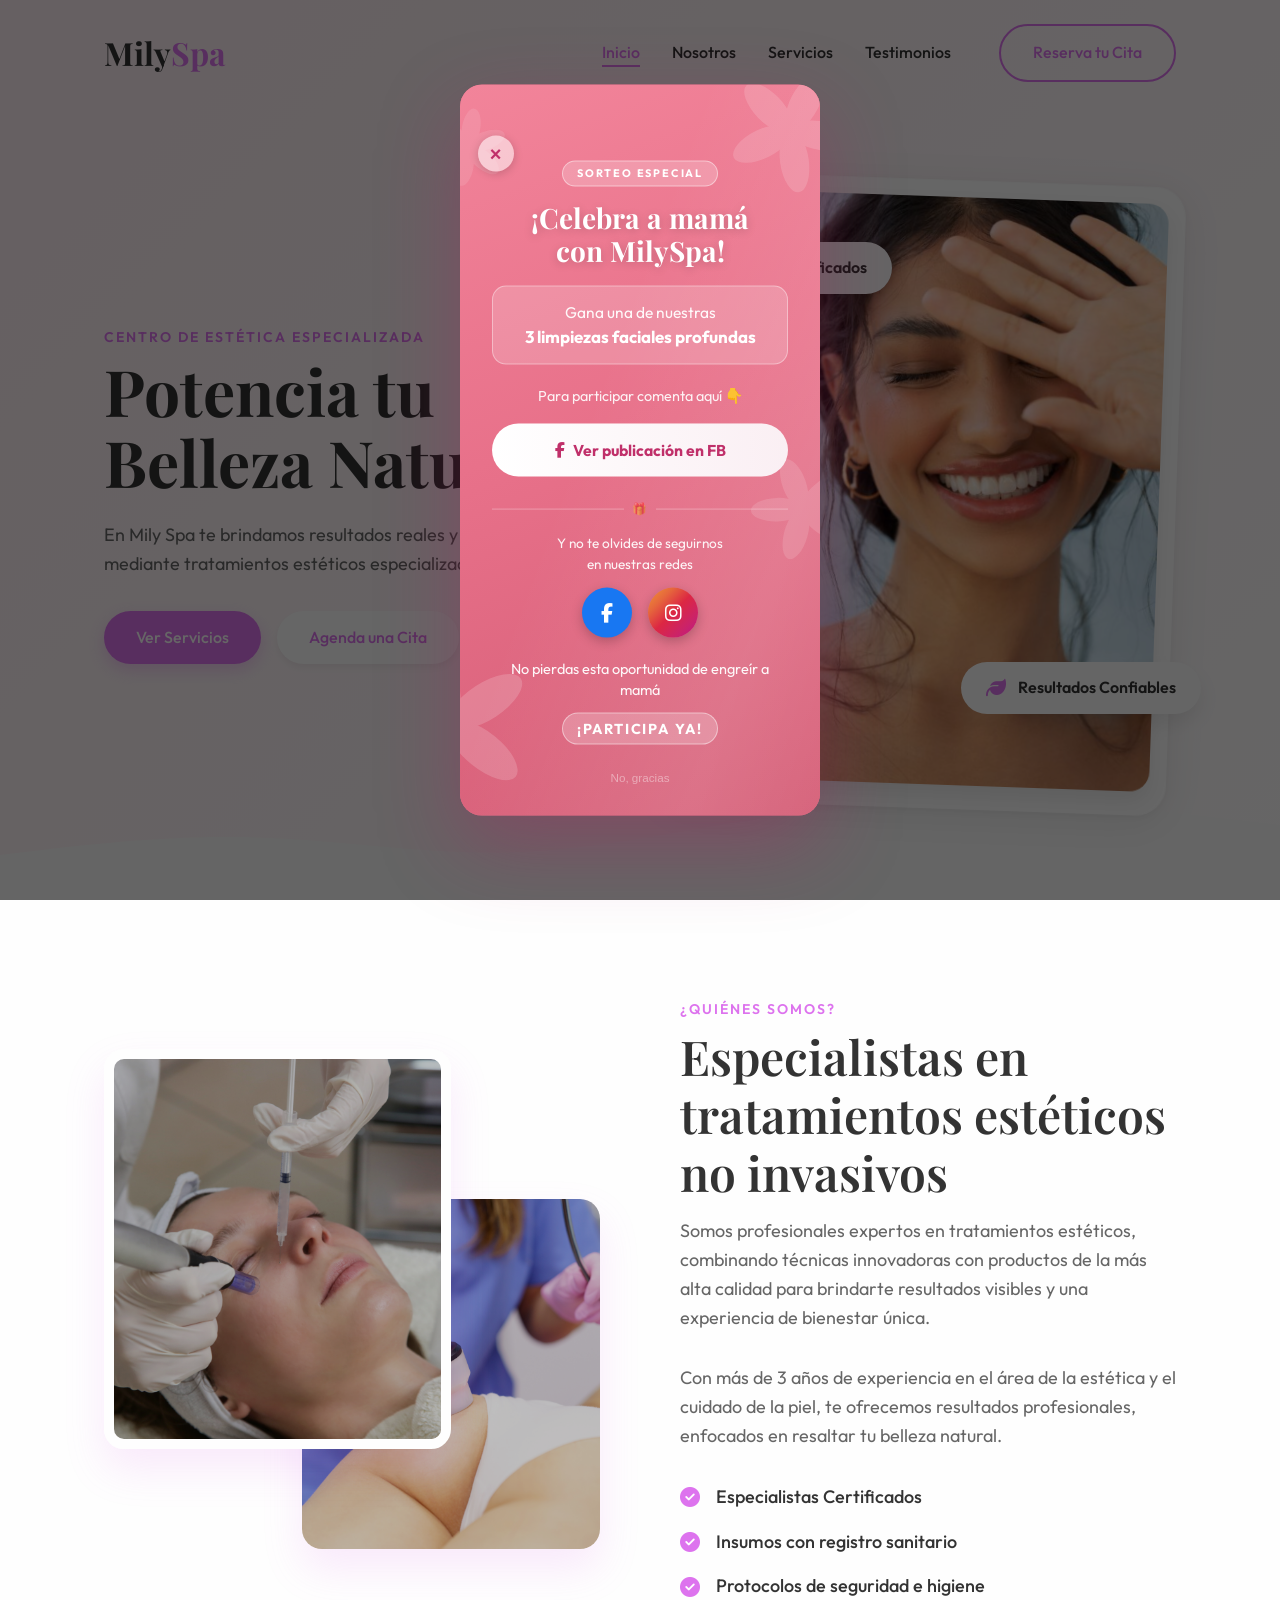
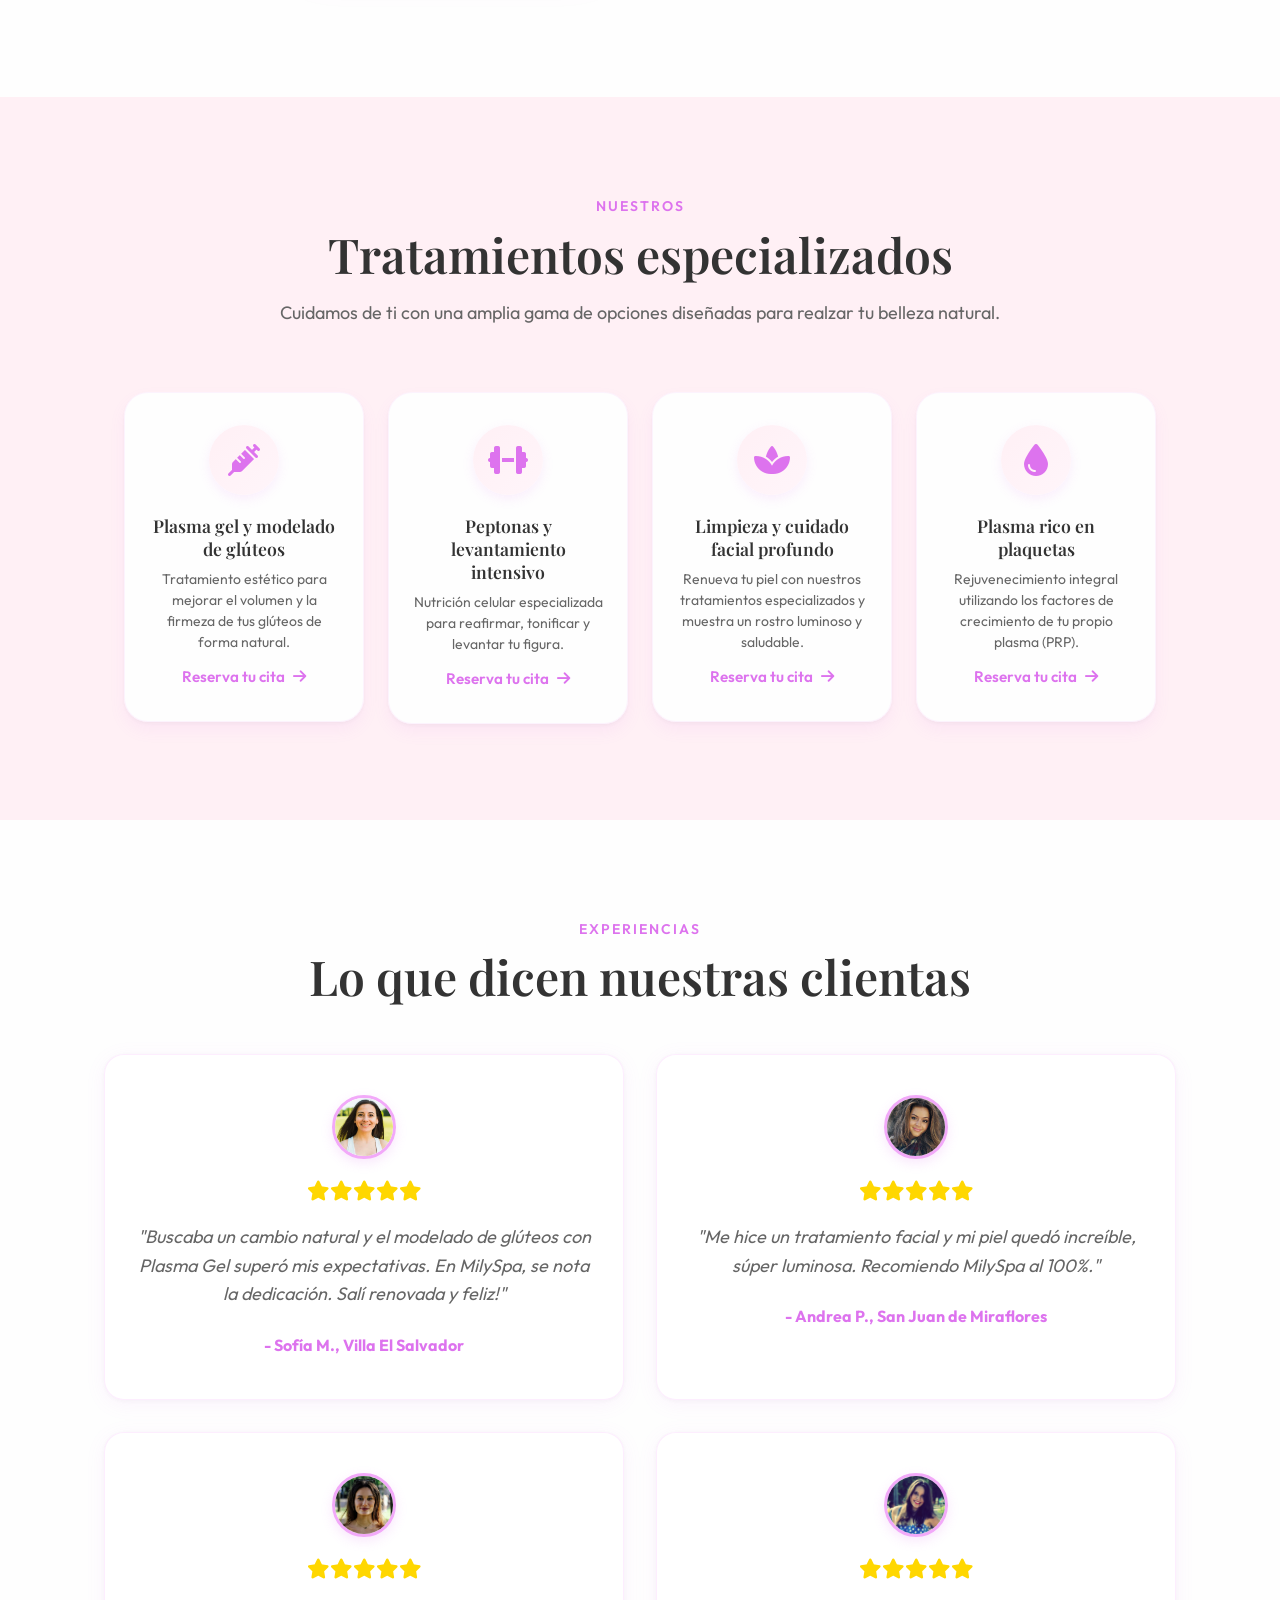
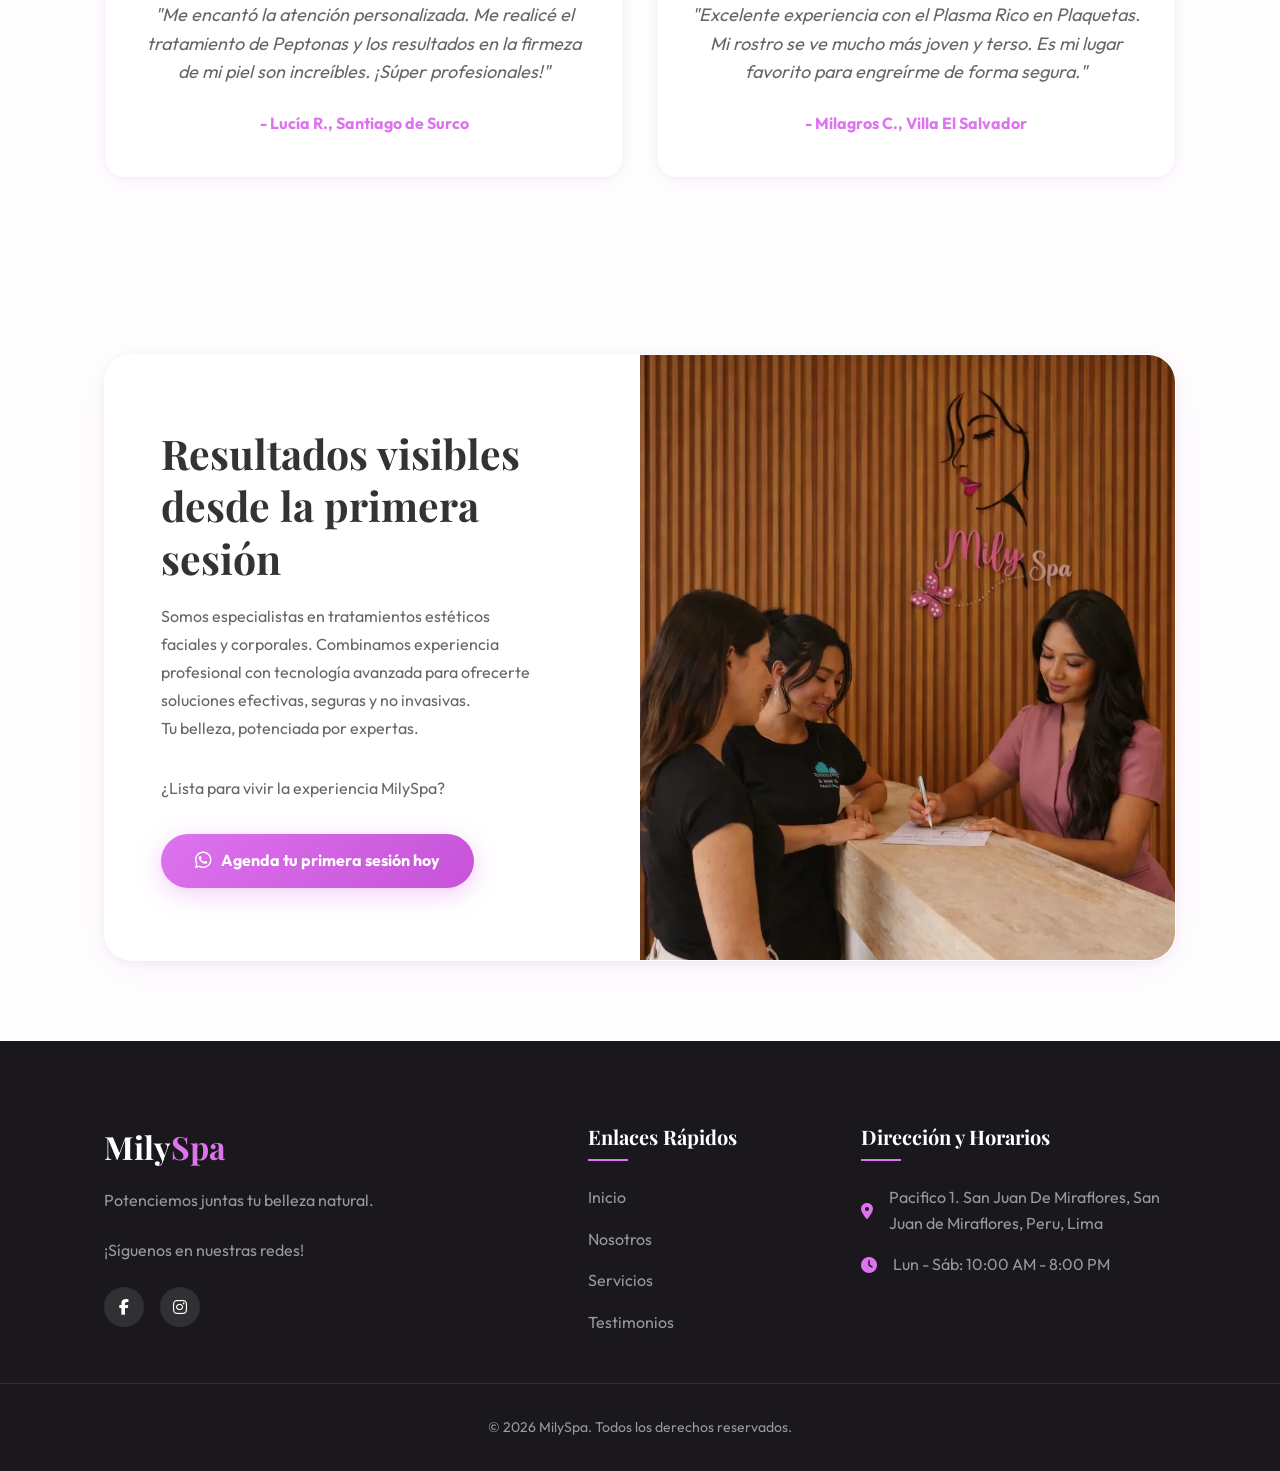
==== index.html @ a61ae5dc "agilizar" ====
﻿<!DOCTYPE html>
<html lang="es">

<head>
    <meta charset="UTF-8">
    <meta name="viewport" content="width=device-width, initial-scale=1.0">
    <title>MilySpa | Centro de Estética especializada en San Juan de Miraflores</title>
    <meta name="description"
        content="Centro de estética especializado en procedimientos no invasivos en San Juan de Miraflores. Potencia tu belleza natural con atención profesional.">
    
    <!-- Favicons -->
    <link rel="icon" type="image/png" href="favicon.png">
    <link rel="apple-touch-icon" href="favicon.png">
    <link rel="icon" type="image/png" sizes="192x192" href="favicon.png">
    <link rel="icon" type="image/png" sizes="512x512" href="favicon.png">
    
    <!-- Google tag (gtag.js) -->
    <script async src="https://www.googletagmanager.com/gtag/js?id=G-R5RX2D87QV"></script>
    <script>
        window.dataLayer = window.dataLayer || [];
        function gtag(){dataLayer.push(arguments);}
        gtag('js', new Date());

        gtag('config', 'G-R5RX2D87QV');
    </script>
    
    <!-- Google Fonts -->
    <link rel="preconnect" href="https://fonts.googleapis.com">
    <link rel="preconnect" href="https://fonts.gstatic.com" crossorigin>
    <link rel="preload" as="style" href="https://fonts.googleapis.com/css2?family=Outfit:wght@300;400;500;600&family=Playfair+Display:ital,wght@0,400;0,600;0,700;1,400&display=swap">
    <link rel="stylesheet" media="print" onload="this.media='all'" href="https://fonts.googleapis.com/css2?family=Outfit:wght@300;400;500;600&family=Playfair+Display:ital,wght@0,400;0,600;0,700;1,400&display=swap">
    <noscript><link rel="stylesheet" href="https://fonts.googleapis.com/css2?family=Outfit:wght@300;400;500;600&family=Playfair+Display:ital,wght@0,400;0,600;0,700;1,400&display=swap"></noscript>
    <!-- FontAwesome -->
    <link rel="preload" as="style" href="https://cdnjs.cloudflare.com/ajax/libs/font-awesome/6.4.0/css/all.min.css">
    <link rel="stylesheet" media="print" onload="this.media='all'" href="https://cdnjs.cloudflare.com/ajax/libs/font-awesome/6.4.0/css/all.min.css">
    <noscript><link rel="stylesheet" href="https://cdnjs.cloudflare.com/ajax/libs/font-awesome/6.4.0/css/all.min.css"></noscript>
    <!-- Custom CSS -->
    <link rel="stylesheet" href="styles.css">

    <!-- Pop-up Día de la Madre -->
    <style>
        /* ===== POP-UP DÍA DE LA MADRE — ESTILO TEMU ===== */

        /* --- Animaciones --- */
        @keyframes madreSpring {
            0%   { transform: translate(-50%, -50%) scale(0) rotate(-4deg); opacity: 0; }
            50%  { transform: translate(-50%, -50%) scale(1.13) rotate(1deg); opacity: 1; }
            70%  { transform: translate(-50%, -50%) scale(0.95) rotate(-0.5deg); opacity: 1; }
            85%  { transform: translate(-50%, -50%) scale(1.04) rotate(0deg); opacity: 1; }
            100% { transform: translate(-50%, -50%) scale(1) rotate(0deg); opacity: 1; }
        }
        @keyframes madrePulse {
            0%, 100% { box-shadow: 0 0 0 0 rgba(255,255,255,0.6), 0 4px 18px rgba(0,0,0,0.15); }
            50%       { box-shadow: 0 0 0 8px rgba(255,255,255,0), 0 4px 18px rgba(0,0,0,0.15); }
        }
        @keyframes madreShimmer {
            0%   { background-position: -200% center; }
            100% { background-position: 200% center; }
        }

        /* --- Overlay --- */
        #madre-overlay {
            position: fixed;
            inset: 0;
            background: rgba(0, 0, 0, 0);
            z-index: 9998;
            pointer-events: none;
            transition: background 0.35s ease;
        }
        #madre-overlay.visible {
            background: rgba(0, 0, 0, 0.6);
            pointer-events: all;
        }

        /* --- Tarjeta principal (fondo rosa uniforme, como el bosquejo) --- */
        #madre-popup {
            position: fixed;
            top: 50%;
            left: 50%;
            transform: translate(-50%, -50%) scale(0);
            width: min(360px, calc(100vw - 2rem));
            background: #e8718a;
            border-radius: 22px;
            overflow: hidden;
            box-shadow: 0 30px 80px rgba(176,32,96,0.35);
            z-index: 9999;
            opacity: 0;
            font-family: 'Outfit', sans-serif;
            text-align: center;
        }
        #madre-popup.open {
            animation: madreSpring 0.7s cubic-bezier(0.22, 1.4, 0.36, 1) forwards;
        }

        /* --- Tarjeta: fondo rosa con flores SVG de fondo --- */
        .madre-card {
            background: linear-gradient(160deg, #f2849a 0%, #e8718a 45%, #d45c75 100%);
            position: relative;
            padding: 2.4rem 2rem 2rem;
            overflow: hidden;
        }
        /* Shimmer Temu por encima de las flores */
        .madre-card::before {
            content: '';
            position: absolute;
            inset: 0;
            background: linear-gradient(110deg, transparent 25%, rgba(255,255,255,0.12) 50%, transparent 75%);
            background-size: 200% 100%;
            animation: madreShimmer 2.6s linear infinite;
            pointer-events: none;
            z-index: 1;
        }

        /* SVG flores decorativas de fondo */
        .madre-deco {
            position: absolute;
            inset: 0;
            width: 100%;
            height: 100%;
            pointer-events: none;
            z-index: 0;
        }

        /* Todo el contenido por encima de flores y shimmer */
        .madre-card > *:not(.madre-deco) {
            position: relative;
            z-index: 2;
        }

        /* --- Botón cerrar --- */
        .madre-close {
            position: absolute;
            top: 0.8rem;
            right: 0.9rem;
            background: rgba(255,255,255,0.55);
            border: none;
            color: #c0306a;
            width: 36px;
            height: 36px;
            border-radius: 50%;
            cursor: pointer;
            font-size: 1.25rem;
            font-weight: 700;
            display: flex;
            align-items: center;
            justify-content: center;
            transition: background 0.2s, transform 0.2s, box-shadow 0.2s;
            line-height: 1;
            z-index: 10;
            box-shadow: 0 2px 10px rgba(0,0,0,0.18);
        }
        .madre-close:hover {
            background: #fff;
            transform: scale(1.12);
            box-shadow: 0 4px 14px rgba(0,0,0,0.22);
        }

        /* --- Etiqueta tipo Temu --- */
        .madre-label {
            display: inline-block;
            background: rgba(255,255,255,0.22);
            color: #fff;
            font-size: 0.68rem;
            font-weight: 700;
            letter-spacing: 1.8px;
            text-transform: uppercase;
            padding: 0.22rem 0.9rem;
            border-radius: 50px;
            border: 1px solid rgba(255,255,255,0.45);
            margin-bottom: 0.85rem;
        }

        /* --- Título --- */
        .madre-card h2 {
            font-family: 'Playfair Display', serif;
            color: #fff;
            font-size: 1.75rem;
            font-weight: 700;
            line-height: 1.2;
            margin: 0 0 1.1rem;
            text-shadow: 0 2px 10px rgba(0,0,0,0.18);
        }

        /* --- Caja del premio (glass) --- */
        .madre-prize {
            background: rgba(255,255,255,0.18);
            border: 1px solid rgba(255,255,255,0.38);
            border-radius: 14px;
            padding: 0.85rem 1.1rem;
            margin-bottom: 1.25rem;
        }
        .madre-prize p {
            margin: 0;
            color: rgba(255,255,255,0.95);
            font-size: 0.97rem;
            line-height: 1.55;
        }
        .madre-prize strong {
            color: #fff;
            font-size: 1.06rem;
            font-weight: 700;
        }

        /* --- Texto participar --- */
        .madre-participate {
            color: rgba(255,255,255,0.9);
            font-size: 0.9rem;
            margin: 0 0 1rem;
        }

        /* --- Botón CTA con pulso blanco (estilo Temu) --- */
        .madre-cta-fb {
            display: inline-flex;
            align-items: center;
            justify-content: center;
            gap: 0.5rem;
            background: #fff;
            color: #c0306a;
            text-decoration: none;
            font-size: 0.98rem;
            font-weight: 700;
            padding: 0.85rem 1.6rem;
            border-radius: 50px;
            width: 100%;
            box-sizing: border-box;
            animation: madrePulse 1.8s ease-in-out infinite;
            transition: transform 0.15s, background 0.2s;
            margin-bottom: 1.45rem;
            position: relative;
            overflow: hidden;
        }
        .madre-cta-fb::after {
            content: '';
            position: absolute;
            inset: 0;
            background: linear-gradient(90deg, transparent, rgba(192,48,106,0.08), transparent);
            background-size: 200% 100%;
            animation: madreShimmer 1.8s linear infinite;
        }
        .madre-cta-fb:hover { transform: scale(1.03); background: #ffe8f0; }
        .madre-cta-fb i { font-size: 1rem; }

        /* --- Separador sutil --- */
        .madre-sep {
            display: flex;
            align-items: center;
            gap: 0.5rem;
            margin-bottom: 0.9rem;
            color: rgba(255,255,255,0.55);
            font-size: 0.73rem;
            letter-spacing: 0.5px;
        }
        .madre-sep::before, .madre-sep::after {
            content: '';
            flex: 1;
            height: 1px;
            background: rgba(255,255,255,0.3);
        }

        /* --- Label redes --- */
        .madre-social-label {
            color: rgba(255,255,255,0.92);
            font-size: 0.85rem;
            line-height: 1.55;
            margin: 0 0 0.85rem;
        }

        /* --- Iconos de redes sociales --- */
        .madre-social-icons {
            display: flex;
            justify-content: center;
            gap: 1rem;
            margin-bottom: 1.2rem;
        }
        .madre-social-icons a {
            display: flex;
            align-items: center;
            justify-content: center;
            width: 50px;
            height: 50px;
            border-radius: 50%;
            color: #fff;
            font-size: 1.2rem;
            text-decoration: none;
            transition: transform 0.2s, box-shadow 0.2s;
            box-shadow: 0 4px 12px rgba(0,0,0,0.22);
        }
        .madre-social-icons a.fb-icon { background: #1877f2; }
        .madre-social-icons a.ig-icon { background: linear-gradient(135deg,#f09433,#e6683c,#dc2743,#cc2366,#bc1888); }
        .madre-social-icons a:hover   { transform: scale(1.15) translateY(-3px); box-shadow: 0 7px 18px rgba(0,0,0,0.28); }

        /* --- Texto final motivacional --- */
        .madre-footer-text {
            color: rgba(255,255,255,0.95);
            font-size: 14.5px;
            line-height: 1.5;
            margin: 0 0 0.75rem;
        }
        .madre-footer-text strong { color: #fff; font-weight: 700; }

        /* --- Link "No gracias" --- */
        .madre-skip {
            display: block;
            color: rgba(255,255,255,0.42);
            font-size: 0.73rem;
            margin-top: 0.75rem;
            cursor: pointer;
            background: none;
            border: none;
            width: 100%;
            padding: 0;
            transition: color 0.2s;
        }
        .madre-skip:hover { color: rgba(255,255,255,0.78); }

        /* --- Responsive para celulares (Mobile-First / anti-penalización Google) --- */
        @media (max-width: 480px) {
            /*
             * Scale 0.85: el popup NO tapa el 100% de la pantalla.
             * Google interpreta que hay contenido de fondo visible → evita penalización
             * por "Intrusive Interstitials".
             */
            #madre-popup {
                width: calc(100vw - 1.25rem);
                /* Escala ligeramente el popup para mostrar contexto de fondo */
                transform: translate(-50%, -50%) scale(0.85);
                /* Overflow-y interno si el contenido es largo */
                max-height: 80dvh;
                max-height: 80vh; /* fallback navegadores sin dvh */
                overflow-y: auto;
                -webkit-overflow-scrolling: touch;
                scrollbar-width: none;
            }
            /* Animar desde scale(0) hasta scale(0.85) en móvil */
            @keyframes madreSpringMobile {
                0%   { transform: translate(-50%, -50%) scale(0) rotate(-4deg); opacity: 0; }
                50%  { transform: translate(-50%, -50%) scale(0.96) rotate(1deg); opacity: 1; }
                70%  { transform: translate(-50%, -50%) scale(0.81) rotate(-0.5deg); opacity: 1; }
                85%  { transform: translate(-50%, -50%) scale(0.88) rotate(0deg); opacity: 1; }
                100% { transform: translate(-50%, -50%) scale(0.85) rotate(0deg); opacity: 1; }
            }
            #madre-popup.open {
                animation: madreSpringMobile 0.7s cubic-bezier(0.22, 1.4, 0.36, 1) forwards;
            }
            #madre-popup::-webkit-scrollbar { display: none; }

            /* Área táctil X: mínimo 44×44px (Google UX guidelines) */
            .madre-close {
                width: 44px;
                height: 44px;
                font-size: 1.4rem;
                top: 0.65rem;
                right: 0.65rem;
            }

            .madre-card {
                padding: 1.9rem 1.35rem 1.5rem;
            }

            .madre-card h2 {
                font-size: 1.45rem;
                margin-bottom: 0.85rem;
            }

            .madre-prize {
                padding: 0.7rem 0.85rem;
                margin-bottom: 1rem;
            }

            .madre-prize p {
                font-size: 0.88rem;
            }

            .madre-cta-fb {
                padding: 0.75rem 1.25rem;
                font-size: 0.9rem;
                margin-bottom: 1.1rem;
            }

            .madre-social-icons a {
                width: 44px;
                height: 44px;
                font-size: 1.05rem;
            }

            .madre-footer-text {
                font-size: 13px;
                margin-bottom: 0.6rem;
            }

            .madre-label {
                font-size: 0.62rem;
            }
        }
    </style>
</head>

<body>
    <header class="header" id="header">
        <div class="container header-container">
            <a href="#" class="logo">Mily<span>Spa</span></a>
            <nav class="nav-menu" id="nav-menu">
                <ul class="nav-list">
                    <li><a href="#inicio" class="nav-link active">Inicio</a></li>
                    <li><a href="#nosotros" class="nav-link">Nosotros</a></li>
                    <li><a href="#servicios" class="nav-link">Servicios</a></li>
                    <li><a href="#testimonios" class="nav-link">Testimonios</a></li>
                </ul>
                <a href="#contacto" class="btn btn-outline nav-btn">Reserva tu Cita</a>
            </nav>
            <div class="menu-toggle" id="menu-toggle">
                <i class="fas fa-bars"></i>
            </div>
        </div>
    </header>

    <main>
        <!-- Hero Section -->
        <section class="hero" id="inicio">
            <div class="container hero-container">
                <div class="hero-content">
                    <span class="subtitle">Centro de estética especializada</span>
                    <h1 class="title"> Potencia tu Belleza Natural </h1>
                    <p class="description">
                        En Mily Spa te brindamos resultados reales y armoniosos mediante tratamientos estéticos
                        especializados y confiables.
                    </p>
                    <div class="hero-btns">
                        <a href="#servicios" class="btn btn-primary">Ver Servicios</a>
                        <a href="#contacto" class="btn btn-secondary">Agenda una Cita</a>
                    </div>
                </div>
                <div class="hero-image">
                    <div class="image-wrapper glass">
                        <!-- High quality image representing the aesthetic -->
                        <img src="img\hero-ambiente-milyspa.jpg" alt="Ambiente MilySpa Tratamiento Relajante">
                    </div>
                    <div class="floating-badge badge-1 glass">
                        <i class="fas fa-star"></i>
                        <span>Especialistas Certificados</span>
                    </div>
                    <div class="floating-badge badge-2 glass">
                        <i class="fas fa-leaf"></i>
                        <span>Resultados Confiables</span>
                    </div>
                </div>
            </div>
            <!-- Custom curved separator -->
            <div class="hero-shape">
                <svg viewBox="0 0 1440 320" preserveAspectRatio="none">
                    <path fill="#FEFEFE" fill-opacity="1"
                        d="M0,224L48,213.3C96,203,192,181,288,186.7C384,192,480,224,576,218.7C672,213,768,171,864,144C960,117,1056,107,1152,112C1248,117,1344,139,1392,149.3L1440,160L1440,320L1392,320C1344,320,1248,320,1152,320C1056,320,960,320,864,320C768,320,672,320,576,320C480,320,384,320,288,320C192,320,96,320,48,320L0,320Z">
                    </path>
                </svg>
            </div>
        </section>

        <!-- About Section -->
        <section class="about" id="nosotros">
            <div class="container about-container">
                <div class="about-images">
                    <img src="img\tratamiento-plasma-rico.png" alt="Tratamiento Facial MilySpa" class="about-img-1">
                    <img src="img\modelado-gluteos-plasma.png" alt="Masaje Relajante" class="about-img-2">
                </div>
                <div class="about-content">
                    <span class="section-subtitle">¿Quiénes Somos?</span>
                    <h2 class="section-title">Especialistas  en  tratamientos  estéticos  no  invasivos</h2>
                    <p class="section-text">
                        Somos profesionales expertos en tratamientos estéticos, combinando
                        técnicas innovadoras con productos de la más alta calidad para brindarte resultados visibles y
                        una experiencia de bienestar única.
                    </p>
                    <p class="section-text">
                        Con más de 3 años de experiencia en el área de la estética y el cuidado de la piel, te ofrecemos resultados profesionales, enfocados en resaltar tu belleza natural.
                    </p>
                    <ul class="about-features">
                        <li><i class="fas fa-check-circle"></i> Especialistas Certificados</li>
                        <li><i class="fas fa-check-circle"></i> Insumos con registro sanitario</li>
                        <li><i class="fas fa-check-circle"></i> Protocolos de seguridad e higiene</li>
                    </ul>
                </div>
            </div>
        </section>

        <!-- Services Section -->
        <section class="services" id="servicios">
            <div class="container">
                <div class="section-header center">
                    <span class="section-subtitle">NuestroS</span>
                    <h2 class="section-title">Tratamientos especializados</h2>
                    <p class="section-description">Cuidamos de ti con una amplia gama de opciones diseñadas para realzar
                        tu belleza natural.</p>
                </div>

                <div class="services-grid">
                    <div class="service-card glass">
                        <div class="service-icon">
                            <i class="fas fa-syringe"></i>
                        </div>
                        <h3>Plasma gel y modelado de glúteos</h3>
                        <p>Tratamiento estético para mejorar el volumen y la firmeza de tus glúteos de forma natural.</p>
                        <a href="#contacto" class="service-link">Reserva tu cita <i class="fas fa-arrow-right"></i></a>
                    </div>

                    <div class="service-card glass">
                        <div class="service-icon">
                            <i class="fas fa-dumbbell"></i>
                        </div>
                        <h3>Peptonas y levantamiento intensivo</h3>
                        <p>Nutrición celular especializada para reafirmar, tonificar y levantar tu figura.</p>
                        <a href="#contacto" class="service-link">Reserva tu cita <i class="fas fa-arrow-right"></i></a>
                    </div>

                    <div class="service-card glass">
                        <div class="service-icon">
                            <i class="fas fa-spa"></i>
                        </div>
                        <h3>Limpieza y cuidado facial profundo</h3>
                        <p>Renueva tu piel con nuestros tratamientos especializados y muestra un rostro luminoso y saludable.</p>
                        <a href="#contacto" class="service-link">Reserva tu cita <i class="fas fa-arrow-right"></i></a>
                    </div>

                    <div class="service-card glass">
                        <div class="service-icon">
                            <i class="fas fa-droplet"></i>
                        </div>
                        <h3>Plasma rico en plaquetas</h3>
                        <p>Rejuvenecimiento integral utilizando los factores de crecimiento de tu propio plasma (PRP).
                        </p>
                        <a href="#contacto" class="service-link">Reserva tu cita <i class="fas fa-arrow-right"></i></a>
                    </div>
                </div>
            </div>
        </section>

        <!-- Testimonials Section -->
        <section class="testimonials" id="testimonios">
            <div class="container">
                <div class="section-header center">
                    <span class="section-subtitle">Experiencias</span>
                    <h2 class="section-title">Lo que dicen nuestras clientas</h2>
                </div>
                <div class="testimonial-grid">
                    <div class="testimonial-card">
                        <img src="img/testimonios%204.webp" alt="Avatar Sofía" class="testimonial-avatar">
                        <div class="stars">
                            <i class="fas fa-star"></i><i class="fas fa-star"></i><i class="fas fa-star"></i><i
                                class="fas fa-star"></i><i class="fas fa-star"></i>
                        </div>
                        <p>"Buscaba un cambio natural y el modelado de glúteos con Plasma Gel superó mis expectativas.
                            En MilySpa, se nota la dedicación. Salí renovada y feliz!"</p>
                        <h4>- Sofía M., Villa El Salvador</h4>
                    </div>
                    <div class="testimonial-card">
                        <img src="img/testimonios%202.webp" alt="Avatar Andrea" class="testimonial-avatar">
                        <div class="stars">
                            <i class="fas fa-star"></i><i class="fas fa-star"></i><i class="fas fa-star"></i><i
                                class="fas fa-star"></i><i class="fas fa-star"></i>
                        </div>
                        <p>"Me hice un tratamiento facial y mi piel quedó increíble, súper luminosa. Recomiendo MilySpa
                            al 100%."</p>
                        <h4>- Andrea P., San Juan de Miraflores</h4>
                    </div>
                    <div class="testimonial-card">
                        <img src="img/testimonios%203.webp" alt="Avatar Lucía" class="testimonial-avatar">
                        <div class="stars">
                            <i class="fas fa-star"></i><i class="fas fa-star"></i><i class="fas fa-star"></i><i
                                class="fas fa-star"></i><i class="fas fa-star"></i>
                        </div>
                        <p>"Me encantó la atención personalizada. Me realicé el tratamiento de Peptonas y los resultados en la firmeza de mi piel son increíbles. ¡Súper profesionales!"</p>
                        <h4>- Lucía R., Santiago de Surco</h4>
                    </div>
                    <div class="testimonial-card">
                        <img src="img/testimonios%201.webp" alt="Avatar Milagros" class="testimonial-avatar">
                        <div class="stars">
                            <i class="fas fa-star"></i><i class="fas fa-star"></i><i class="fas fa-star"></i><i
                                class="fas fa-star"></i><i class="fas fa-star"></i>
                        </div>
                        <p>"Excelente experiencia con el Plasma Rico en Plaquetas. Mi rostro se ve mucho más joven y terso. Es mi lugar favorito para engreírme de forma segura."</p>
                        <h4>- Milagros C., Villa El Salvador</h4>
                    </div>
                </div>
            </div>
        </section>

        <!-- CTA Section -->
        <section class="cta" id="contacto">
            <div class="container">
                <div class="cta-container glass-dark reveal">
                    <div class="cta-content">
                        <h2>
                            <strong>Resultados <span class="italic-serif">visibles</span> desde la primera sesi&oacute;n</strong>
                        </h2>
                        <p>Somos especialistas en tratamientos est&eacute;ticos faciales y corporales. Combinamos experiencia profesional con tecnolog&iacute;a avanzada para ofrecerte soluciones efectivas, seguras y no invasivas.<br>Tu belleza, potenciada por expertas.</p>
                        <p>&iquest;Lista para vivir la experiencia MilySpa?</p>
                        
                        <a href="https://api.whatsapp.com/send?phone=51977728546&text=Hola%2C%20quiero%20agendar%20mi%20primera%20sesi%C3%B3n%20en%20MilySpa."
                            target="_blank" rel="noopener noreferrer" class="cta-btn-pro">
                            <i class="fab fa-whatsapp"></i> Agenda tu primera sesi&oacute;n hoy
                        </a>
                    </div>
                    <div class="cta-image">
                        <img src="img/Separa%20tu%20cita%20en%20milyspa.webp" alt="Separa tu cita en MilySpa" loading="lazy">
                    </div>
                </div>
            </div>
        </section>
    </main>

    <footer class="footer">
        <div class="container footer-container">
            <div class="footer-brand">
                <a href="#" class="logo">Mily<span>Spa</span></a>
                <p>Potenciemos juntas tu belleza natural.</p>
                <p>¡Síguenos en nuestras redes!</p>
                <div class="social-links">
                    <a href="https://www.facebook.com/MILYSPAOFICIAL/#" aria-label="Facebook"><i
                            class="fab fa-facebook-f"></i></a>
                    <a href="https://www.instagram.com/milyspa1/" aria-label="Instagram" target="_blank" rel="noopener noreferrer"><i
                            class="fab fa-instagram"></i></a>

                </div>
            </div>

            <div class="footer-links">
                <h3>Enlaces Rápidos</h3>
                <ul>
                    <li><a href="#inicio">Inicio</a></li>
                    <li><a href="#nosotros">Nosotros</a></li>
                    <li><a href="#servicios">Servicios</a></li>
                    <li><a href="#testimonios">Testimonios</a></li>
                </ul>
            </div>

            <div class="footer-contact">
                <h3>Dirección y Horarios</h3>
                <ul>
                    <li><i class="fas fa-map-marker-alt"></i> Pacifico 1. San Juan De Miraflores, San Juan de
                        Miraflores, Peru, Lima</li>

                    <li><i class="fas fa-clock"></i> Lun - Sáb: 10:00 AM - 8:00 PM</li>
                </ul>
            </div>
        </div>
        <div class="footer-bottom">
            <p>&copy; 2026 MilySpa. Todos los derechos reservados.</p>
        </div>
    </footer>

    <script src="script.js" defer></script>

    <!-- === POP-UP DÍA DE LA MADRE === -->
    <div id="madre-overlay" aria-hidden="true"></div>

    <div id="madre-popup" role="dialog" aria-modal="true" aria-labelledby="madre-titulo">
        <div class="madre-card">
            <button class="madre-close" id="madre-close-btn" aria-label="Cerrar">&times;</button>

            <!-- Flores decorativas SVG de fondo (sin emojis, puro CSS/SVG) -->
            <svg class="madre-deco" aria-hidden="true" xmlns="http://www.w3.org/2000/svg" viewBox="0 0 360 560" preserveAspectRatio="xMidYMid slice">
                <!-- Flor grande, zona inferior izquierda -->
                <g transform="translate(35, 490) rotate(-15)" opacity="0.17">
                    <ellipse cx="0" cy="-32" rx="14" ry="32" fill="white"/>
                    <ellipse cx="0" cy="-32" rx="14" ry="32" fill="white" transform="rotate(72)"/>
                    <ellipse cx="0" cy="-32" rx="14" ry="32" fill="white" transform="rotate(144)"/>
                    <ellipse cx="0" cy="-32" rx="14" ry="32" fill="white" transform="rotate(216)"/>
                    <ellipse cx="0" cy="-32" rx="14" ry="32" fill="white" transform="rotate(288)"/>
                    <circle cx="0" cy="0" r="12" fill="white"/>
                </g>
                <!-- Flor mediana, zona superior derecha -->
                <g transform="translate(295, 35) rotate(28)" opacity="0.15">
                    <ellipse cx="0" cy="-24" rx="11" ry="24" fill="white"/>
                    <ellipse cx="0" cy="-24" rx="11" ry="24" fill="white" transform="rotate(72)"/>
                    <ellipse cx="0" cy="-24" rx="11" ry="24" fill="white" transform="rotate(144)"/>
                    <ellipse cx="0" cy="-24" rx="11" ry="24" fill="white" transform="rotate(216)"/>
                    <ellipse cx="0" cy="-24" rx="11" ry="24" fill="white" transform="rotate(288)"/>
                    <circle cx="0" cy="0" r="9" fill="white"/>
                </g>
                <!-- Flor pequeña (6 pétalos), zona superior izquierda -->
                <g transform="translate(48, 48) rotate(10)" opacity="0.11">
                    <ellipse cx="0" cy="-15" rx="7" ry="15" fill="white"/>
                    <ellipse cx="0" cy="-15" rx="7" ry="15" fill="white" transform="rotate(60)"/>
                    <ellipse cx="0" cy="-15" rx="7" ry="15" fill="white" transform="rotate(120)"/>
                    <ellipse cx="0" cy="-15" rx="7" ry="15" fill="white" transform="rotate(180)"/>
                    <ellipse cx="0" cy="-15" rx="7" ry="15" fill="white" transform="rotate(240)"/>
                    <ellipse cx="0" cy="-15" rx="7" ry="15" fill="white" transform="rotate(300)"/>
                    <circle cx="0" cy="0" r="6" fill="white"/>
                </g>
                <!-- Flor mediana, lateral derecho centro -->
                <g transform="translate(305, 325) rotate(-20)" opacity="0.13">
                    <ellipse cx="0" cy="-20" rx="9" ry="20" fill="white"/>
                    <ellipse cx="0" cy="-20" rx="9" ry="20" fill="white" transform="rotate(72)"/>
                    <ellipse cx="0" cy="-20" rx="9" ry="20" fill="white" transform="rotate(144)"/>
                    <ellipse cx="0" cy="-20" rx="9" ry="20" fill="white" transform="rotate(216)"/>
                    <ellipse cx="0" cy="-20" rx="9" ry="20" fill="white" transform="rotate(288)"/>
                    <circle cx="0" cy="0" r="7" fill="white"/>
                </g>
            </svg>

            <span class="madre-label">Sorteo especial </span>
            <h2 id="madre-titulo">¡Celebra a mamá<br>con MilySpa!</h2>
            <div class="madre-prize">
                <p>Gana una de nuestras<br><strong>3 limpiezas faciales profundas</strong></p>
            </div>
            <p class="madre-participate">Para participar comenta aquí 👇</p>
            <a href="https://www.facebook.com/share/r/18B414eYwk/" target="_blank" rel="noopener noreferrer" class="madre-cta-fb">
                <i class="fab fa-facebook-f"></i> Ver publicación en FB
            </a>
            <div class="madre-sep">🎁</div>
            <p class="madre-social-label">Y no te olvides de seguirnos<br>en nuestras redes</p>
            <div class="madre-social-icons">
                <a href="https://www.facebook.com/MILYSPAOFICIAL/" target="_blank" rel="noopener noreferrer" class="fb-icon" aria-label="Facebook">
                    <i class="fab fa-facebook-f"></i>
                </a>
                <a href="https://www.instagram.com/milyspa1/" target="_blank" rel="noopener noreferrer" class="ig-icon" aria-label="Instagram">
                    <i class="fab fa-instagram"></i>
                </a>
            </div>
            <p class="madre-footer-text">No pierdas esta oportunidad de engreír a mamá</p>
            <a href="https://www.facebook.com/share/r/18B414eYwk/" target="_blank" rel="noopener noreferrer" class="madre-label" style="font-size:0.90rem; text-decoration:none;">¡Participa ya!</a>
            <button class="madre-skip" id="madre-skip-btn">No, gracias</button>
        </div>
    </div>

    <script>
        (function () {
            var STORAGE_KEY = 'madre2026_closed';

            /* sessionStorage: si ya se cerró en esta sesión, no mostrar nunca más */
            if (sessionStorage.getItem(STORAGE_KEY)) return;

            var popup    = document.getElementById('madre-popup');
            var overlay  = document.getElementById('madre-overlay');
            var closeBtn = document.getElementById('madre-close-btn');
            var skipBtn  = document.getElementById('madre-skip-btn');

            function openModal() {
                popup.classList.add('open');
                overlay.classList.add('visible');
                popup.removeAttribute('aria-hidden');
            }

            function closeModal() {
                popup.classList.remove('open');
                overlay.classList.remove('visible');
                popup.setAttribute('aria-hidden', 'true');
                /* Guardar en sessionStorage: no vuelve a aparecer en toda la sesión */
                sessionStorage.setItem(STORAGE_KEY, '1');
            }

            /*
             * Trigger al 70% de scroll — detectado cuando la sección #testimonios
             * entra en el viewport (IntersectionObserver + fallback de scroll ratio).
             * Funciona igual en desktop y móvil.
             */
            var triggered = false;

            function doTrigger() {
                if (triggered) return;
                triggered = true;
                setTimeout(openModal, 1000);
            }

            var testimoniosSec = document.getElementById('testimonios');

            if (testimoniosSec && 'IntersectionObserver' in window) {
                /* Método preciso: dispara cuando testimonios es al menos 10% visible */
                var observer = new IntersectionObserver(function (entries) {
                    entries.forEach(function (entry) {
                        if (entry.isIntersecting) {
                            observer.disconnect();
                            doTrigger();
                        }
                    });
                }, { threshold: 0.1 });
                observer.observe(testimoniosSec);
            } else {
                /* Fallback: scroll al 70% del documento */
                function checkScroll() {
                    if (triggered) return;
                    var scrolled = window.scrollY + window.innerHeight;
                    var total    = document.documentElement.scrollHeight;
                    if (scrolled / total >= 0.70) {
                        window.removeEventListener('scroll', checkScroll);
                        doTrigger();
                    }
                }
                window.addEventListener('scroll', checkScroll, { passive: true });
            }

            /* Cerrar con X, con "No gracias" o tocando el overlay oscuro */
            closeBtn.addEventListener('click', closeModal);
            skipBtn.addEventListener('click',  closeModal);
            overlay.addEventListener('click',  function (e) {
                /* Solo cerrar si el tap fue directamente en el overlay, no en el popup */
                if (e.target === overlay) closeModal();
            });
        })();
    </script>


</body>

</html>
---- styles.css ----
/* --- CSS Reset and Variables --- */
:root {
    --primary: #DD73EE;
    /* Brand Pink/Purple */
    --primary-light: #F2A9F9;
    --primary-dark: hsl(292, 63%, 58%);
    --secondary: #FFF0F5;
    /* Lavender blush, soft background */
    --background: #FEFEFE;
    /* Brand White */
    --text-main: #333333;
    --text-light: #666666;
    --heading-font: 'Playfair Display', serif;
    --body-font: 'Outfit', sans-serif;

    --transition: all 0.3s cubic-bezier(0.25, 0.8, 0.25, 1);
    --transition-smooth: all 0.6s cubic-bezier(0.33, 1, 0.68, 1);
    --shadow-sm: 0 4px 6px rgba(0, 0, 0, 0.05);
    --shadow-md: 0 10px 20px rgba(0, 0, 0, 0.08);
    --shadow-lg: 0 20px 40px rgba(221, 115, 238, 0.15);
}

* {
    margin: 0;
    padding: 0;
    box-sizing: border-box;
}

html {
    scroll-behavior: smooth;
    font-size: 16px;
}

body {
    font-family: var(--body-font);
    background-color: var(--background);
    color: var(--text-main);
    line-height: 1.6;
    overflow-x: hidden;
}

/* --- Typography --- */
h1,
h2,
h3,
h4,
.logo {
    font-family: var(--heading-font);
    color: var(--text-main);
}

.title {
    font-size: clamp(2.5rem, 5vw, 4.5rem);
    line-height: 1.1;
    font-weight: 700;
    margin-bottom: 1.5rem;
}

.section-title {
    font-size: clamp(2rem, 4vw, 3rem);
    font-weight: 600;
    margin-bottom: 1rem;
    line-height: 1.2;
}

.subtitle,
.section-subtitle {
    font-family: var(--body-font);
    color: var(--primary);
    font-weight: 600;
    letter-spacing: 2px;
    text-transform: uppercase;
    font-size: 0.875rem;
    display: inline-block;
    margin-bottom: 0.5rem;
}

.description,
.section-text,
.section-description {
    color: var(--text-light);
    font-size: 1.125rem;
    margin-bottom: 2rem;
}

a {
    text-decoration: none;
    color: inherit;
    transition: var(--transition);
}

ul {
    list-style: none;
}

/* --- Layout Utilities --- */
.container {
    width: 100%;
    max-width: 1200px;
    margin: 0 auto;
    padding: 0 5%;
}

.center {
    text-align: center;
}

.glass {
    background: rgba(254, 254, 254, 0.7);
    backdrop-filter: blur(10px);
    -webkit-backdrop-filter: blur(10px);
    border: 1px solid rgba(254, 254, 254, 0.5);
    border-radius: 20px;
    box-shadow: var(--shadow-md);
}

.glass-dark {
    background: linear-gradient(140deg, #c0306a 0%, #9b3db8 60%, #7c2d9e 100%);
    color: white;
    border-radius: 28px;
    box-shadow: 0 24px 60px rgba(192, 48, 106, 0.28), 0 6px 20px rgba(0,0,0,0.12);
    position: relative;
    overflow: hidden;
}

/* --- Buttons --- */
.btn {
    display: inline-flex;
    align-items: center;
    justify-content: center;
    padding: 0.875rem 2rem;
    border-radius: 50px;
    font-family: var(--body-font);
    font-weight: 500;
    font-size: 1rem;
    cursor: pointer;
    transition: var(--transition);
    border: none;
    gap: 0.5rem;
}

.btn-primary {
    background-color: #DD73EE;
    color: white;
    box-shadow: 0 6px 15px rgba(221, 115, 238, 0.30);
}

.btn-primary:hover {
    background-color: #C652D8;
    transform: translateY(-3px);
    box-shadow: 0 10px 20px rgba(221, 115, 238, 0.40);
    color: white;
}

.btn-secondary {
    background-color: white;
    color: #DD73EE;
    box-shadow: var(--shadow-sm);
}

.btn-secondary:hover {
    transform: translateY(-3px);
    box-shadow: var(--shadow-md);
}

.btn-outline {
    background-color: transparent;
    border: 2px solid #DD73EE;
    color: #DD73EE;
    animation: navBtnPulse 2.8s ease-in-out 2s infinite;
}

@keyframes navBtnPulse {
    0%   { transform: scale(1);    box-shadow: 0 0 0 0 rgba(221, 115, 238, 0.5); }
    50%  { transform: scale(1.05); box-shadow: 0 0 0 8px rgba(221, 115, 238, 0); }
    100% { transform: scale(1);    box-shadow: 0 0 0 0 rgba(221, 115, 238, 0); }
}

.btn-outline:hover {
    background-color: #DD73EE;
    color: white;
    animation: none;
}

.btn-large {
    padding: 1rem 2.5rem;
    font-size: 1.125rem;
}

/* --- Header & Nav --- */
.header {
    position: fixed;
    top: 0;
    left: 0;
    width: 100%;
    z-index: 1000;
    transition: var(--transition);
    padding: 1.5rem 0;
}

.header.scrolled {
    background-color: rgba(254, 254, 254, 0.95);
    backdrop-filter: blur(10px);
    padding: 1rem 0;
    box-shadow: var(--shadow-sm);
}

.header-container {
    display: flex;
    justify-content: space-between;
    align-items: center;
}

.logo {
    font-size: 2rem;
    font-weight: 700;
    color: var(--text-main);
}

.logo span {
    color: var(--primary);
}

.nav-menu {
    display: flex;
    align-items: center;
    gap: 3rem;
}

.nav-list {
    display: flex;
    gap: 2rem;
}

.nav-link {
    font-weight: 500;
    color: var(--text-main);
    position: relative;
}

.nav-link::after {
    content: '';
    position: absolute;
    bottom: -5px;
    left: 0;
    width: 0;
    height: 2px;
    background-color: var(--primary);
    transition: var(--transition);
}

.nav-link:hover::after,
.nav-link.active::after {
    width: 100%;
}

.nav-link:hover,
.nav-link.active {
    color: var(--primary);
}

.menu-toggle {
    display: none;
    font-size: 1.5rem;
    color: var(--text-main);
    cursor: pointer;
}

/* --- Hero Section --- */
.hero {
    position: relative;
    padding-top: 5.5rem;
    /* header offset */
    min-height: 100vh;
    display: flex;
    align-items: center;
    background: linear-gradient(135deg, var(--secondary) 0%, #FFFFFF 100%);
    overflow: hidden;
}

.hero-container {
    display: grid;
    grid-template-columns: 1fr 1fr;
    gap: 4rem;
    align-items: center;
    position: relative;
    z-index: 2;
}

.hero-content {
    opacity: 0;
    transform: translateY(40px);
    animation: heroFadeUp 1s ease-out 0.3s forwards;
    will-change: transform, opacity;
}

.hero-content .subtitle {
    opacity: 0;
    transform: translateY(20px);
    animation: fadeUpStagger 0.8s ease-out 0.5s forwards;
}

.hero-content .title {
    opacity: 0;
    transform: translateY(20px);
    animation: fadeUpStagger 0.8s ease-out 0.7s forwards;
}

.hero-content .description {
    opacity: 0;
    transform: translateY(20px);
    animation: fadeUpStagger 0.8s ease-out 0.9s forwards;
}

.hero-content .hero-btns {
    opacity: 0;
    transform: translateY(20px);
    animation: fadeUpStagger 0.8s ease-out 1.1s forwards;
}

@keyframes heroFadeUp {
    to {
        opacity: 1;
        transform: translateY(0);
    }
}

@keyframes fadeUpStagger {
    to {
        opacity: 1;
        transform: translateY(0);
    }
}

.hero-btns {
    display: flex;
    gap: 1rem;
    margin-top: 2rem;
}

.hero-image {
    position: relative;
    opacity: 0;
    transform: scale(0.95) translateY(30px);
    animation: imageZoomIn 1s ease-out 0.6s forwards;
    will-change: transform, opacity;
}

@keyframes imageZoomIn {
    to {
        opacity: 1;
        transform: scale(1) translateY(0);
    }
}

.image-wrapper {
    position: relative;
    border-radius: 30px;
    padding: 1rem;
    background: #ffffff;
    box-shadow: 0 8px 40px rgba(0, 0, 0, 0.08), 0 2px 10px rgba(0, 0, 0, 0.05);
    transform: rotate(2deg);
    transition: var(--transition-smooth);
}

.image-wrapper:hover {
    transform: rotate(0deg) scale(1.02);
    box-shadow: 0 30px 60px rgba(221, 115, 238, 0.2);
}

.image-wrapper img {
    width: 100%;
    height: auto;
    border-radius: 20px;
    object-fit: cover;
    aspect-ratio: 4/5;
    box-shadow: var(--shadow-md);
}

.floating-badge {
    position: absolute;
    display: flex;
    align-items: center;
    gap: 0.75rem;
    padding: 0.75rem 1.5rem;
    border-radius: 50px;
    font-weight: 600;
    color: var(--text-main);
    background-color: var(--background);
    z-index: 3;
    animation: float 4s ease-in-out infinite;
    opacity: 0;
}

.badge-1 {
    animation: float 4s ease-in-out infinite, badgeFadeIn 0.8s ease-out 1.2s forwards;
}

.badge-2 {
    animation: float 4s ease-in-out infinite, badgeFadeIn 0.8s ease-out 1.4s forwards;
    animation-delay: 2s, 1.4s;
}

@keyframes badgeFadeIn {
    to {
        opacity: 1;
    }
}

.floating-badge i {
    color: var(--primary);
    font-size: 1.25rem;
}

.badge-1 {
    top: 10%;
    left: -10%;
}

.badge-2 {
    bottom: 15%;
    right: -5%;
}

@keyframes float {

    0%,
    100% {
        transform: translateY(0);
    }

    50% {
        transform: translateY(-15px);
    }
}

.hero-shape {
    position: absolute;
    bottom: 0;
    left: 0;
    width: 100%;
    line-height: 0;
    z-index: 1;
}

.hero-shape svg {
    display: block;
    width: 100%;
    height: 150px;
}

/* --- About Section --- */
.about {
    padding: 6rem 0;
    background-color: var(--background);
    position: relative;
}

.about-container {
    display: grid;
    grid-template-columns: 1fr 1fr;
    gap: 5rem;
    align-items: center;
}

/* Scroll animations for about section */
.about-images,
.about-content {
    opacity: 0;
    transform: translateY(40px);
    transition: var(--transition-smooth);
}

.about-images.animate-in {
    opacity: 1;
    transform: translateY(0);
}

.about-content.animate-in {
    opacity: 1;
    transform: translateY(0);
    transition-delay: 0.2s;
}

.about-content .section-subtitle,
.about-content .section-title,
.about-content .section-text {
    opacity: 0;
    transform: translateY(20px);
    transition: var(--transition-smooth);
}

.about-content.animate-in .section-subtitle {
    opacity: 1;
    transform: translateY(0);
    transition-delay: 0.3s;
}

.about-content.animate-in .section-title {
    opacity: 1;
    transform: translateY(0);
    transition-delay: 0.4s;
}

.about-content.animate-in .section-text {
    opacity: 1;
    transform: translateY(0);
    transition-delay: 0.5s;
}

.about-images {
    position: relative;
    height: 500px;
}

.about-img-1,
.about-img-2 {
    position: absolute;
    border-radius: 20px;
    box-shadow: var(--shadow-lg);
    object-fit: cover;
    transition: var(--transition-smooth);
}

.about-img-1 {
    width: 70%;
    height: 80%;
    top: 0;
    left: 0;
    z-index: 2;
    border: 10px solid var(--background);
}

.about-img-2 {
    width: 60%;
    height: 70%;
    bottom: 0;
    right: 0;
    z-index: 1;
}

.about-img-1:hover {
    transform: scale(1.05) translateY(-5px);
    box-shadow: 0 25px 50px rgba(221, 115, 238, 0.2);
    z-index: 3;
}

.about-img-2:hover {
    transform: scale(1.05) translateY(-5px);
    box-shadow: 0 25px 50px rgba(221, 115, 238, 0.2);
    z-index: 3;
}

.about-features {
    margin-top: 2rem;
    display: grid;
    grid-template-columns: 1fr;
    gap: 1rem;
}

.about-features li {
    display: flex;
    align-items: center;
    gap: 1rem;
    font-weight: 500;
    font-size: 1.125rem;
}

.about-features i {
    color: var(--primary);
    font-size: 1.25rem;
}

/* --- Services Section --- */
.services {
    padding: 6rem 0;
    background-color: var(--secondary);
}

/* Section header animations */
.section-header {
    opacity: 0;
    transform: translateY(30px);
    transition: var(--transition-smooth);
}

.section-header.animate-in {
    opacity: 1;
    transform: translateY(0);
}

.section-header .section-subtitle {
    opacity: 0;
    transform: translateY(15px);
    transition: var(--transition-smooth);
}

.section-header.animate-in .section-subtitle {
    opacity: 1;
    transform: translateY(0);
    transition-delay: 0.1s;
}

.section-header .section-title {
    opacity: 0;
    transform: translateY(15px);
    transition: var(--transition-smooth);
}

.section-header.animate-in .section-title {
    opacity: 1;
    transform: translateY(0);
    transition-delay: 0.2s;
}

.section-header .section-description {
    opacity: 0;
    transform: translateY(15px);
    transition: var(--transition-smooth);
}

.section-header.animate-in .section-description {
    opacity: 1;
    transform: translateY(0);
    transition-delay: 0.3s;
}

.services-grid {
    display: grid;
    grid-template-columns: repeat(4, minmax(200px, 240px));
    gap: 1.5rem;
    margin-top: 4rem;
    justify-content: center;
}

.service-card {
    padding: 2rem 1.5rem;
    text-align: center;
    transition: all 0.4s cubic-bezier(0.25, 0.8, 0.25, 1);
    background-color: rgba(254, 254, 254, 0.95);
    aspect-ratio: 1 / 1;
    display: flex;
    flex-direction: column;
    justify-content: center;
    align-items: center;
    border-radius: 24px;
    border: 1px solid rgba(221, 115, 238, 0.08);
    box-shadow: 0 8px 16px rgba(221, 115, 238, 0.08), 0 2px 4px rgba(0, 0, 0, 0.04);
    opacity: 0;
    transform: translateY(30px);
    animation: fadeUp 0.8s ease-out forwards;
    animation-play-state: paused;
}

@keyframes fadeUp {
    to {
        opacity: 1;
        transform: translateY(0);
    }
}

.service-card:nth-child(1) { animation-delay: 0.1s; }
.service-card:nth-child(2) { animation-delay: 0.2s; }
.service-card:nth-child(3) { animation-delay: 0.3s; }
.service-card:nth-child(4) { animation-delay: 0.4s; }

.service-card:hover {
    transform: translateY(-12px) scale(1.02);
    border-color: rgba(221, 115, 238, 0.2);
    box-shadow: 0 20px 40px rgba(221, 115, 238, 0.18), 0 8px 16px rgba(0, 0, 0, 0.08);
    background-color: rgba(254, 254, 254, 1);
}

.service-icon {
    width: 70px;
    height: 70px;
    background: linear-gradient(135deg, var(--secondary) 0%, #FFF5FA 100%);
    border-radius: 50%;
    display: flex;
    align-items: center;
    justify-content: center;
    margin: 0 auto 1.25rem;
    color: var(--primary);
    font-size: 2rem;
    transition: all 0.4s cubic-bezier(0.25, 0.8, 0.25, 1);
    box-shadow: 0 4px 12px rgba(221, 115, 238, 0.12);
}

.service-card:hover .service-icon {
    background: linear-gradient(135deg, var(--primary) 0%, var(--primary-dark) 100%);
    color: white;
    transform: scale(1.1) rotate(5deg);
    box-shadow: 0 8px 20px rgba(221, 115, 238, 0.3);
}

.service-card h3 {
    font-size: 1.1rem;
    margin-bottom: 0.5rem;
    line-height: 1.3;
    font-weight: 600;
    color: var(--text-main);
    transition: color 0.3s ease;
}

.service-card:hover h3 {
    color: var(--primary);
}

.service-card p {
    color: var(--text-light);
    margin-bottom: 0.75rem;
    font-size: 0.875rem;
    line-height: 1.5;
}

.service-link {
    color: var(--primary);
    font-weight: 600;
    display: inline-flex;
    align-items: center;
    gap: 0.5rem;
    font-size: 0.95rem;
    margin-top: auto;
}

.service-link i {
    transition: var(--transition);
}

.service-link:hover i {
    transform: translateX(5px);
}

/* --- Testimonials Section --- */
.testimonials {
    padding: 6rem 0;
    background-color: var(--background);
}

.testimonial-grid {
    display: grid;
    grid-template-columns: repeat(2, 1fr);
    gap: 2rem;
    margin-top: 3rem;
}

.testimonial-card {
    background-color: #ffffff;
    border-radius: 20px;
    padding: 2.5rem 2rem;
    text-align: center;
    transition: var(--transition-smooth);
    opacity: 0;
    transform: translateY(40px);
    box-shadow: 0 4px 20px rgba(221, 115, 238, 0.08), 0 1px 6px rgba(0,0,0,0.04);
    border: 1px solid rgba(242, 169, 249, 0.20);
}

.testimonial-card.animate-in {
    opacity: 1;
    transform: translateY(0);
}

.testimonial-card:nth-child(1).animate-in { transition-delay: 0.1s; }
.testimonial-card:nth-child(2).animate-in { transition-delay: 0.2s; }
.testimonial-card:nth-child(3).animate-in { transition-delay: 0.3s; }
.testimonial-card:nth-child(4).animate-in { transition-delay: 0.4s; }

.testimonial-card:hover {
    box-shadow: 0 20px 40px rgba(221, 115, 238, 0.15);
    transform: translateY(-8px) scale(1.01);
    background-color: rgba(255, 240, 245, 0.9);
}

.testimonial-avatar {
    width: 64px;
    height: 64px;
    border-radius: 50%;
    object-fit: cover;
    display: block;
    margin: 0 auto 1rem;
    border: 3px solid var(--primary-light);
    box-shadow: 0 4px 12px rgba(221, 115, 238, 0.18);
}

.stars {
    color: #FFD700;
    margin-bottom: 1rem;
    font-size: 1.25rem;
}

.testimonial-card p {
    font-style: italic;
    color: var(--text-light);
    margin-bottom: 1.5rem;
    font-size: 1.125rem;
}

.testimonial-card h4 {
    color: var(--primary);
    font-family: var(--body-font);
}

/* --- CTA Section --- */
.cta {
    padding: 5rem 0;
    background-color: var(--background);
}

@keyframes ctaShimmer {
    0%   { background-position: -200% center; }
    100% { background-position: 200% center; }
}

.glass-dark {
    background: rgba(255, 255, 255, 0.70);
    backdrop-filter: blur(12px);
    -webkit-backdrop-filter: blur(12px);
    border-radius: 28px;
    box-shadow: 0 8px 40px rgba(221, 115, 238, 0.10), 0 2px 12px rgba(0,0,0,0.06);
    border: 1px solid rgba(255, 255, 255, 0.4);
    position: relative;
    overflow: hidden;
}

.glass-dark::before {
    display: none;
}

@keyframes fadeInUp {
    from {
        opacity: 0;
        transform: translateY(30px);
    }
    to {
        opacity: 1;
        transform: translateY(0);
    }
}

/* Layout dos columnas */
.cta-container {
    display: grid;
    grid-template-columns: 1fr 1fr;
    align-items: stretch;
    min-height: 400px;
    opacity: 0;
    transition: background 0.4s ease, box-shadow 0.4s ease;
}

.cta-container:hover {
    background: rgba(255, 235, 245, 0.95) !important;
    box-shadow: 0 16px 48px rgba(221, 115, 238, 0.18), 0 4px 16px rgba(0,0,0,0.06);
}

.cta-container.reveal.animate-in {
    animation: fadeInUp 1.2s ease-out forwards;
}

/* Columna izquierda: texto */
.cta-content {
    padding: 4.5rem 2.5rem 4.5rem 3.5rem;
    display: flex;
    flex-direction: column;
    justify-content: center;
    text-align: left;
}

.cta-badge {
    display: inline-block;
    font-family: var(--body-font);
    font-size: 0.75rem;
    font-weight: 600;
    letter-spacing: 1.8px;
    text-transform: uppercase;
    color: #DD73EE;
    background: #fdf5ff;
    border: 1px solid #f2c8fa;
    border-radius: 50px;
    padding: 0.3rem 1rem;
    margin-bottom: 1.2rem;
    align-self: flex-start;
}

.italic-serif {
    font-family: 'Playfair Display', serif;
    font-style: normal;
    color: #333333;
    font-weight: 700;
}

.cta-content h2 {
    font-family: var(--heading-font);
    font-size: clamp(1.9rem, 3.2vw, 2.8rem);
    font-weight: 700;
    color: #333333;
    line-height: 1.28;
    margin-bottom: 1.1rem;
}

.cta-content h2 strong {
    font-weight: 700;
    color: #333333;
}

.cta-content p {
    font-size: 1rem;
    color: #666666;
    line-height: 1.75;
    max-width: 380px;
    margin-bottom: 2rem;
}

.cta-features {
    list-style: none;
    margin-bottom: 1.5rem;
    display: flex;
    flex-direction: column;
    gap: 0.5rem;
}

.cta-features li {
    display: flex;
    align-items: center;
    gap: 0.6rem;
    font-size: 0.95rem;
    font-weight: 500;
    color: var(--text-main);
}

.cta-features li i {
    color: var(--primary);
    font-size: 0.85rem;
    flex-shrink: 0;
}

/* Botón WhatsApp blanco */
@keyframes ctaBtnBounce {
    0%   { transform: translateY(0)    scale(1); }
    25%  { transform: translateY(-6px) scale(1.03); }
    50%  { transform: translateY(-2px) scale(1.01); }
    75%  { transform: translateY(-5px) scale(1.02); }
    100% { transform: translateY(-3px) scale(1.02); }
}

@keyframes waBell {
    0%   { transform: rotate(0deg)   scale(1); }
    8%   { transform: rotate(18deg)  scale(1.15); }
    16%  { transform: rotate(-16deg) scale(1.18); }
    24%  { transform: rotate(14deg)  scale(1.12); }
    32%  { transform: rotate(-10deg) scale(1.08); }
    40%  { transform: rotate(6deg)   scale(1.04); }
    48%  { transform: rotate(-4deg)  scale(1.02); }
    56%  { transform: rotate(2deg)   scale(1); }
    64%  { transform: rotate(0deg)   scale(1); }
    100% { transform: rotate(0deg)   scale(1); }
}

.cta-btn-pro {
    display: inline-flex;
    align-items: center;
    gap: 0.6rem;
    background: linear-gradient(135deg, #DD73EE 0%, #C652D8 100%);
    color: #ffffff;
    font-family: var(--body-font);
    font-weight: 700;
    font-size: 1rem;
    padding: 0.9rem 2.1rem;
    border-radius: 50px;
    text-decoration: none;
    width: fit-content;
    box-shadow: 0 6px 24px rgba(221, 115, 238, 0.35);
    transition: transform 0.25s ease, box-shadow 0.25s ease;
}

.cta-btn-pro i {
    font-size: 1.2rem;
    color: #ffffff;
    animation: waBell 2.4s ease-in-out 1.2s infinite;
    transform-origin: top center;
    display: inline-block;
}

.cta-btn-pro:hover {
    transform: translateY(-5px);
    box-shadow: 0 14px 36px rgba(221, 115, 238, 0.50);
    color: #ffffff;
}

.cta-btn-pro:hover i {
    animation: none;
    transform: rotate(-10deg) scale(1.2);
}

/* Columna derecha: imagen */
.cta-image {
    overflow: hidden;
    position: relative;
}

.cta-image img {
    position: absolute;
    inset: 0;
    width: 100%;
    height: 100%;
    object-fit: cover;
    object-position: center top;
    display: block;
}

/* --- Footer --- */
.footer {
    background-color: #1A181C;
    /* Dark theme footer */
    color: #FFFFFF;
    padding: 5rem 0 2rem;
}

.footer-container {
    display: grid;
    grid-template-columns: 2fr 1fr 1.5fr;
    gap: 4rem;
    margin-bottom: 3rem;
}

.footer-brand .logo {
    color: white;
    margin-bottom: 1rem;
    display: inline-block;
}

.footer-brand p {
    color: #999999;
    margin-bottom: 1.5rem;
    max-width: 300px;
}

.social-links {
    display: flex;
    gap: 1rem;
}

.social-links a {
    display: inline-flex;
    align-items: center;
    justify-content: center;
    width: 40px;
    height: 40px;
    border-radius: 50%;
    background-color: rgba(255, 255, 255, 0.1);
    color: white;
    transition: var(--transition);
}

.social-links a:hover {
    background-color: var(--primary);
    transform: translateY(-3px);
}

.footer h3 {
    font-family: var(--heading-font);
    font-size: 1.25rem;
    margin-bottom: 1.5rem;
    position: relative;
    padding-bottom: 0.5rem;
    color: white;
}

.footer h3::after {
    content: '';
    position: absolute;
    bottom: 0;
    left: 0;
    width: 40px;
    height: 2px;
    background-color: var(--primary);
}

.footer-links ul,
.footer-contact ul {
    display: flex;
    flex-direction: column;
    gap: 1rem;
}

.footer-links a {
    color: #999999;
    transition: var(--transition);
}

.footer-links a:hover {
    color: var(--primary);
    padding-left: 5px;
}

.footer-contact li {
    display: flex;
    align-items: center;
    gap: 1rem;
    color: #999999;
}

.footer-contact i {
    color: var(--primary);
}

.footer-bottom {
    text-align: center;
    padding-top: 2rem;
    border-top: 1px solid rgba(255, 255, 255, 0.1);
    color: #999999;
    font-size: 0.875rem;
}

/* --- Media Queries --- */
@media (max-width: 992px) {
    .header {
        padding: 1rem 0;
    }

    .hero-container,
    .about-container,
    .footer-container {
        grid-template-columns: 1fr;
        gap: 3rem;
    }

    .hero-content {
        text-align: center;
        order: 1;
    }

    .hero-btns {
        justify-content: center;
    }

    .hero-image {
        order: 2;
        max-width: 500px;
        margin: 0 auto;
    }

    .badge-1 {
        left: 0;
    }

    .badge-2 {
        right: 0;
    }

    .about-images {
        height: 400px;
        order: 2;
    }

    .about-content {
        order: 1;
    }

    .services-grid {
        grid-template-columns: repeat(2, minmax(200px, 240px));
        justify-content: center;
    }

    .cta-container {
        padding: 3rem 1.5rem;
    }
}

@media (max-width: 768px) {
    .nav-menu {
        position: fixed;
        top: 0;
        right: -100%;
        width: 80%;
        max-width: 400px;
        height: 100vh;
        background-color: rgba(254, 254, 254, 0.98);
        flex-direction: column;
        justify-content: center;
        align-items: center;
        transition: var(--transition);
        box-shadow: -5px 0 15px rgba(0, 0, 0, 0.1);
    }

    .nav-menu.active {
        right: 0;
    }

    .nav-list {
        flex-direction: column;
        align-items: center;
        gap: 2rem;
        margin-bottom: 2rem;
    }

    .menu-toggle {
        display: block;
        z-index: 1001;
        /* Above nav menu */
    }

    .hero-btns {
        flex-direction: column;
        align-items: center;
        gap: 0.85rem;
    }

    /* No forzar width 100% — se override correctamente en 480px */
    .hero-btns .btn {
        width: 100%;
        max-width: 320px;
    }

    .testimonial-grid {
        grid-template-columns: 1fr;
        gap: 1.5rem;
        padding: 0;
    }

    .testimonial-card {
        margin: 0 auto;
        max-width: 100%;
    }

    .services-grid {
        grid-template-columns: 1fr;
        padding: 0;
    }

    .service-card {
        max-width: 100%;
        margin: 0 auto;
    }

    .container {
        padding: 0 1rem;
    }

    /* CTA mobile: columna única, imagen arriba */
    .cta-container {
        grid-template-columns: 1fr;
    }

    .cta-image {
        min-height: 0;
        height: 72vw;
        max-height: 380px;
        order: -1;
    }

    .cta-image img {
        object-position: center 20%;
    }

    .glass-dark {
        padding: 1.5rem;
    }

    .cta-content {
        padding: 2rem 1rem 2.25rem;
        text-align: center;
        align-items: center;
    }

    .cta-content h2 {
        font-size: clamp(1.4rem, 6vw, 1.8rem);
    }

    .cta-content p {
        max-width: 100%;
        font-size: 0.97rem;
        margin-bottom: 1.5rem;
    }

    .cta-badge {
        align-self: center;
    }

    .cta {
        padding: 3rem 0;
    }

    .cta-btn-pro {
        width: 100%;
        justify-content: center;
        font-size: 1rem;
        padding: 0.9rem 1.5rem;
    }

    .section-title {
        font-size: clamp(1.75rem, 5vw, 2.5rem);
    }

    .footer-container {
        gap: 2rem;
    }

    .footer {
        padding: 3rem 0 1.5rem;
    }

    .service-icon {
        width: 60px;
        height: 60px;
        font-size: 1.75rem;
        margin-bottom: 1rem;
    }

    .hero-image {
        max-width: 100%;
    }

    .floating-badge {
        padding: 0.5rem 1rem;
        font-size: 0.75rem;
    }

    .floating-badge i {
        font-size: 1rem;
    }

    .about-features li {
        font-size: 0.95rem;
    }

    .btn-large {
        padding: 0.875rem 1.5rem;
        font-size: 1rem;
    }

    .btn {
        font-size: 0.95rem;
        padding: 0.75rem 1.5rem;
    }

    .nav-btn {
        display: none;
    }

    /* Reducir padding de secciones en móvil */
    .about,
    .services,
    .testimonials {
        padding: 3.5rem 0;
    }

    /* Hero: reducir offset superior */
    .hero {
        padding-top: 5.5rem;
        min-height: auto;
    }

    /* About images: reducir alto en tablets */
    .about-images {
        height: 300px;
    }

    /* Quitar restricción cuadrada en tarjetas de servicio */
    .service-card {
        aspect-ratio: auto;
    }

    /* Footer: colapsar columnas en 1 */
    .footer-container {
        grid-template-columns: 1fr;
    }
}

/* --- Breakpoint teléfonos (≤ 480px) --- */
@media (max-width: 480px) {
    /* Hero más compacto con buena respiración */
    .hero {
        padding-top: 4.25rem;
        padding-bottom: 2rem;
        min-height: auto;
        align-items: flex-start;
    }

    .hero-container {
        gap: 1.75rem;
    }

    .hero-content {
        text-align: center;
    }

    /* Etiqueta superior: espacio arriba y abajo para que respire */
    .hero-content .subtitle {
        margin-top: 1rem;
        margin-bottom: 0.85rem;
        font-size: 0.75rem;
        letter-spacing: 2.5px;
    }

    /* Título principal: tamaño y márgen inferior cómodo */
    .title {
        font-size: clamp(1.75rem, 7.5vw, 2.4rem);
        line-height: 1.2;
        margin-bottom: 1rem;
    }

    /* Descripción: más aire y tamaño legible */
    .description {
        font-size: 0.97rem;
        line-height: 1.7;
        color: var(--text-light);
        margin-bottom: 0;
        padding: 0 0.25rem;
    }

    /* Botones: pills centrados, NO full-width */
    .hero-btns {
        flex-direction: column;
        align-items: center;
        gap: 0.75rem;
        margin-top: 1.5rem;
    }

    .hero-btns .btn {
        width: auto !important;
        min-width: 190px;
        max-width: 260px;
        padding: 0.7rem 1.75rem;
        font-size: 0.95rem;
    }

    /* Botón secundario: solo borde fino, sin caja blanca pesada */
    .hero-btns .btn-secondary {
        background: transparent;
        box-shadow: none;
        border: 1.5px solid var(--primary);
    }

    /* Imagen sin rotación en mobile */
    .hero-image .image-wrapper {
        transform: rotate(0deg);
    }

    /* Ocultar badges flotantes */
    .floating-badge {
        display: none;
    }

    /* Secciones más compactas */
    .about,
    .services,
    .testimonials {
        padding: 3rem 0;
    }

    .about-images {
        height: 240px;
    }

    .section-description {
        font-size: 1rem;
    }

    .testimonial-card {
        padding: 1.75rem 1.25rem;
    }

    .testimonial-card p {
        font-size: 1rem;
    }

    .footer {
        padding: 2.5rem 0 1.25rem;
    }

    .footer-container {
        gap: 1.5rem;
    }

    .cta {
        padding: 2.5rem 0;
    }
}

/* --- Reduced Motion Accessibility --- */
@media (prefers-reduced-motion: reduce) {
    *,
    *::before,
    *::after {
        animation-duration: 0.01ms !important;
        animation-iteration-count: 1 !important;
        transition-duration: 0.01ms !important;
        scroll-behavior: auto !important;
    }

    .hero-content,
    .hero-image,
    .floating-badge,
    .service-card,
    .testimonial-card,
    .about-images,
    .about-content {
        animation: none !important;
        opacity: 1 !important;
        transform: none !important;
    }
}

/* --- Performance Optimizations --- */
.hero-content,
.hero-image,
.service-card,
.testimonial-card,
.about-images,
.cta-container {
    will-change: auto;
}

.hero-content:hover,
.hero-image:hover,
.service-card:hover,
.testimonial-card:hover {
    will-change: transform, opacity;
}
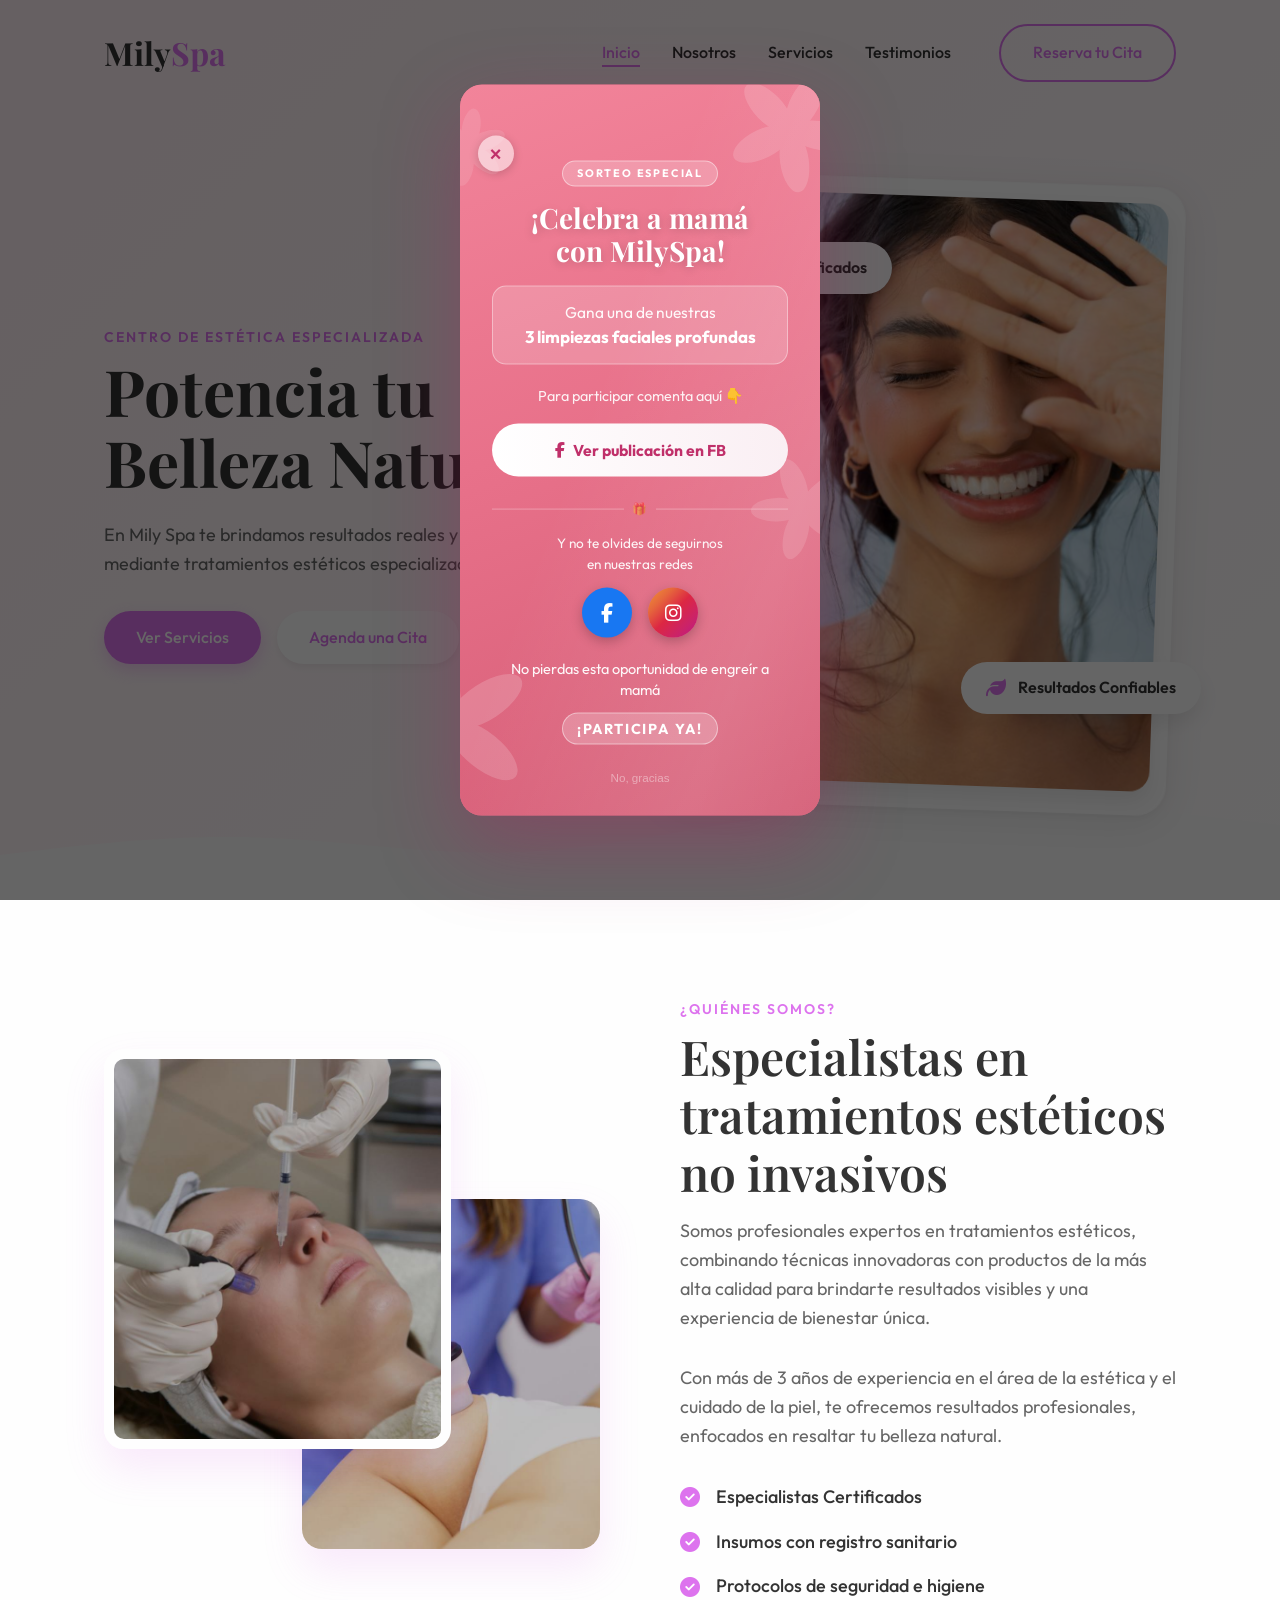
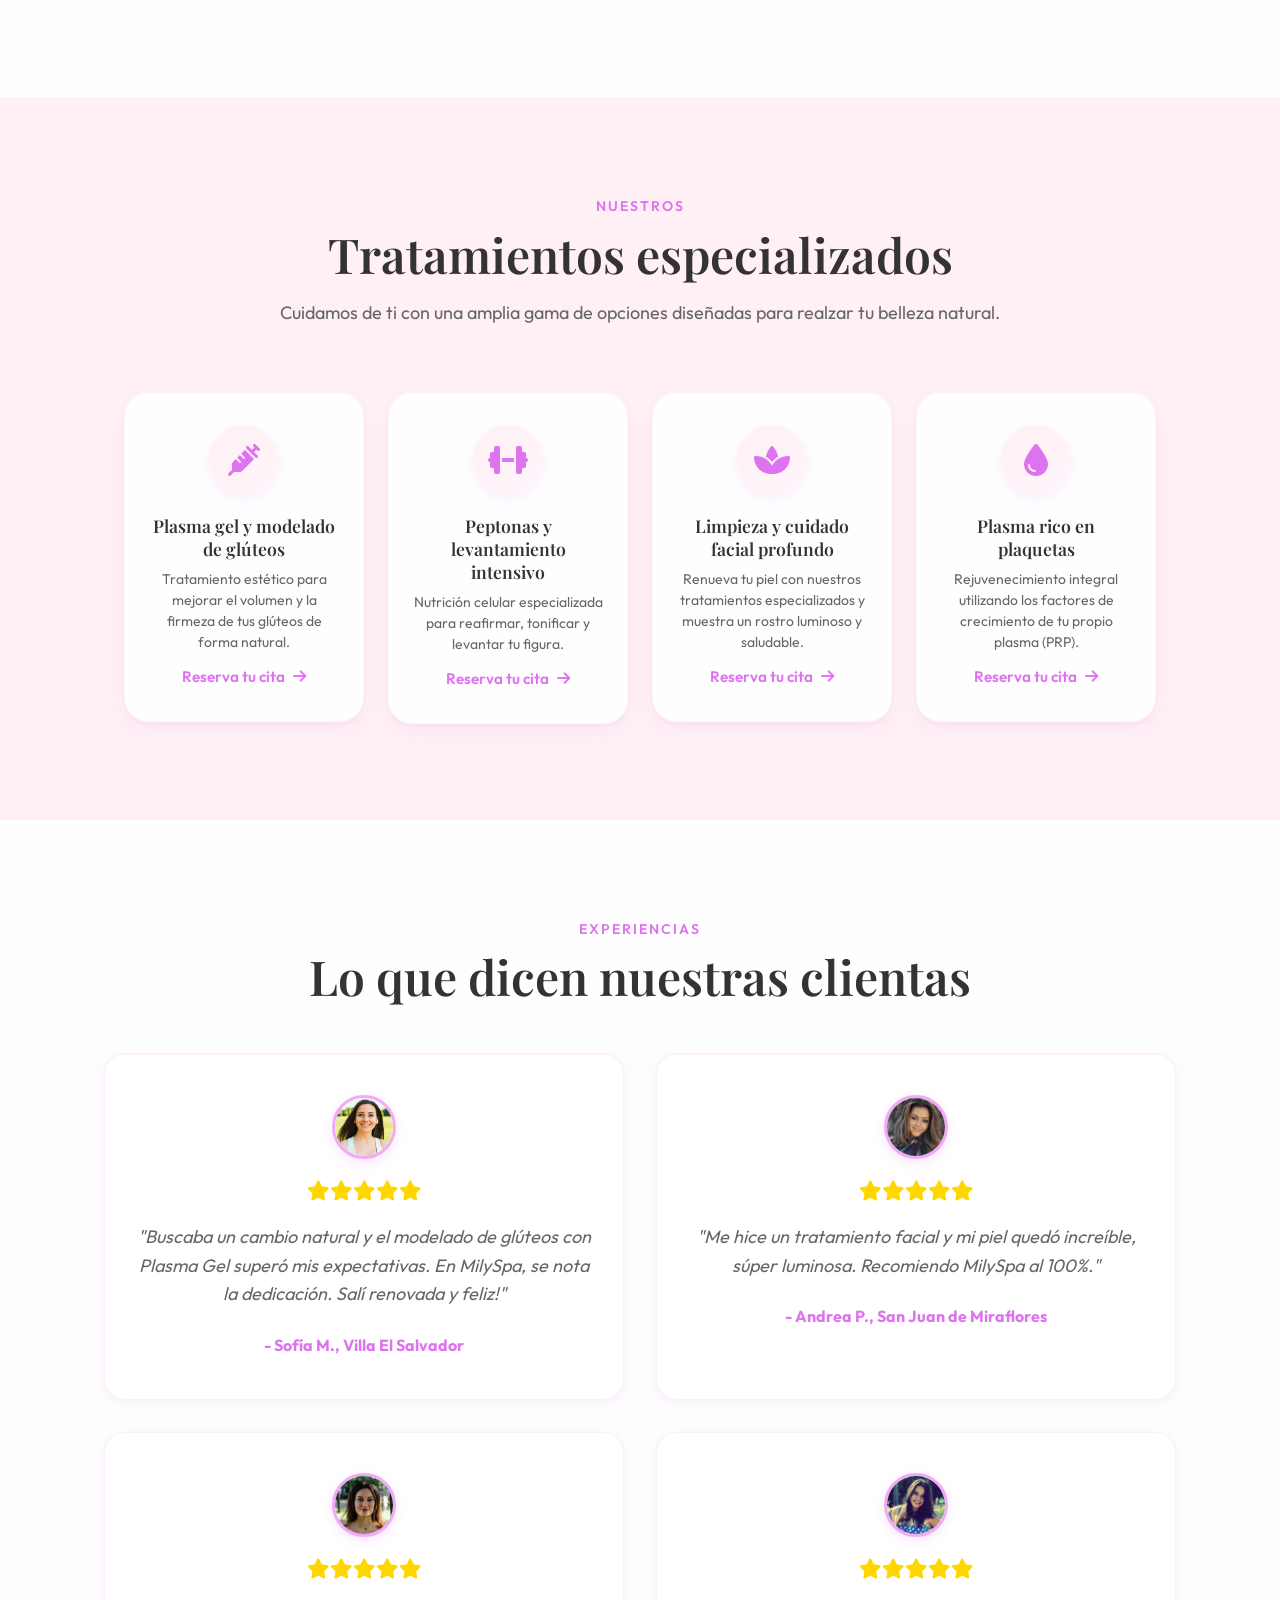
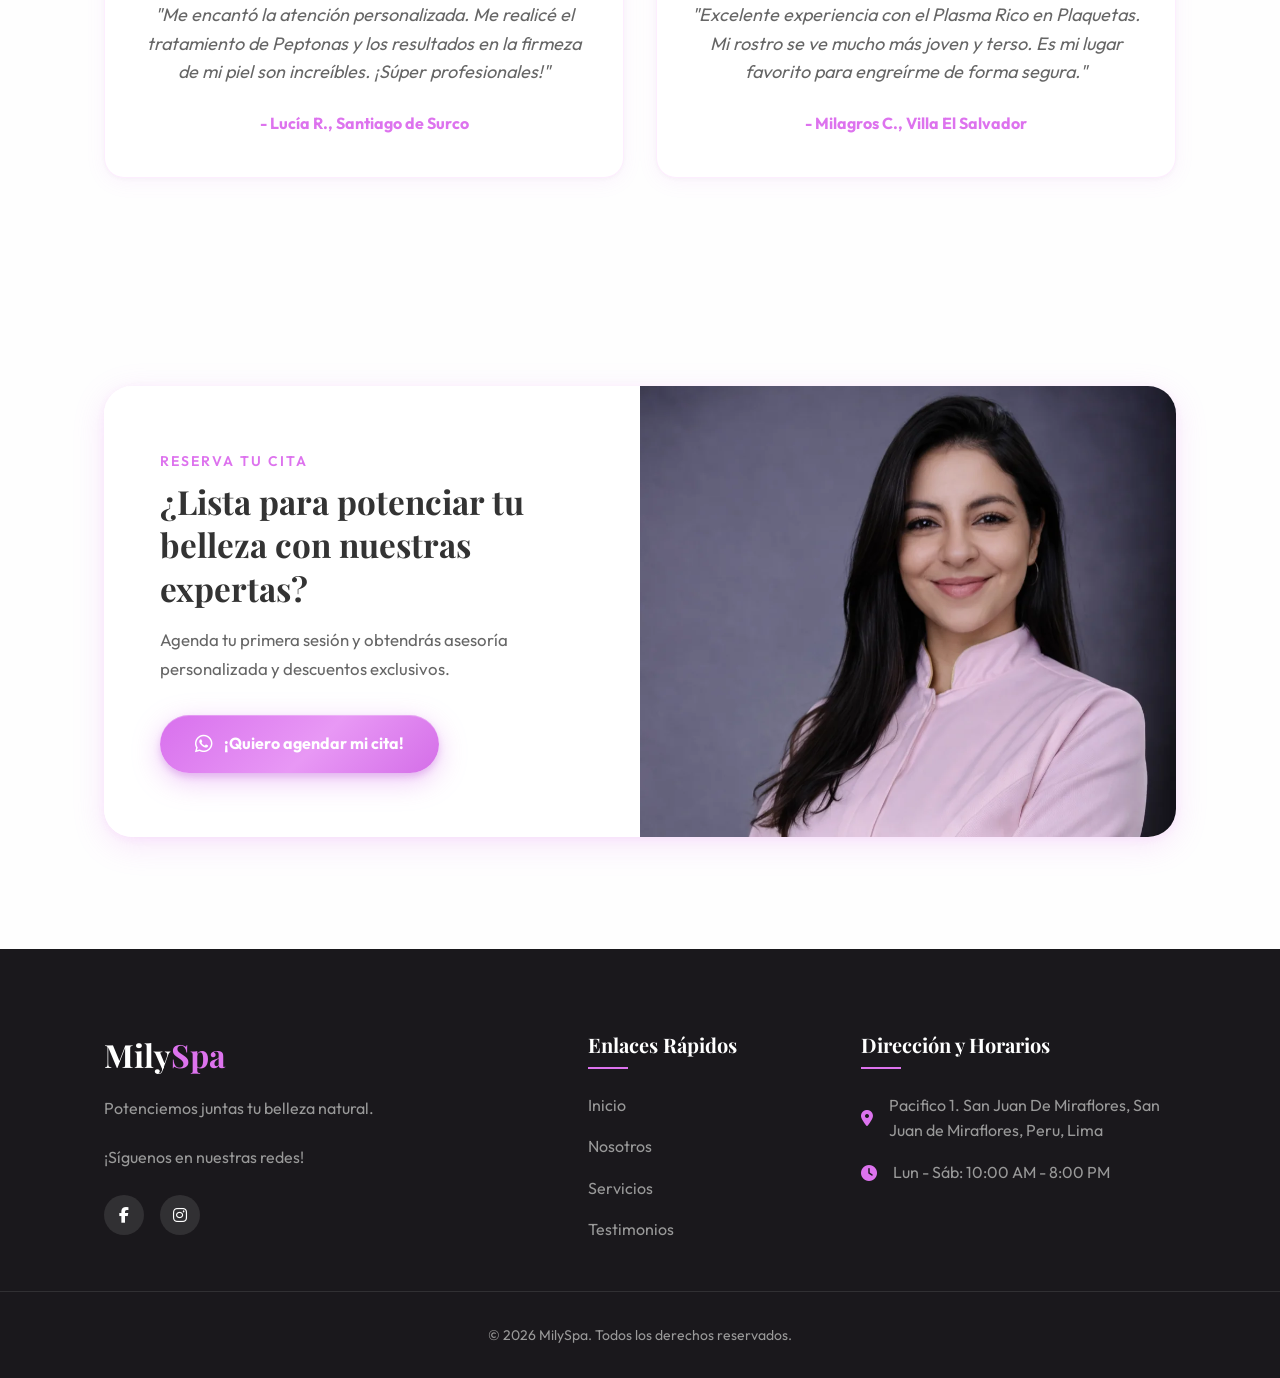
==== commit 7cbd4c01: "cambios finales" ====
--- a/index.html
+++ b/index.html
@@ -14,6 +14,9 @@
     <link rel="icon" type="image/png" sizes="192x192" href="favicon.png">
     <link rel="icon" type="image/png" sizes="512x512" href="favicon.png">
     
+    <!-- Preload LCP image -->
+    <link rel="preload" as="image" href="img/hero-ambiente-milyspa.jpg" fetchpriority="high">
+
     <!-- Google tag (gtag.js) -->
     <script async src="https://www.googletagmanager.com/gtag/js?id=G-R5RX2D87QV"></script>
     <script>
@@ -107,6 +110,7 @@
             background: linear-gradient(110deg, transparent 25%, rgba(255,255,255,0.12) 50%, transparent 75%);
             background-size: 200% 100%;
             animation: madreShimmer 2.6s linear infinite;
+            animation-play-state: paused;
             pointer-events: none;
             z-index: 1;
         }
@@ -224,6 +228,7 @@
             width: 100%;
             box-sizing: border-box;
             animation: madrePulse 1.8s ease-in-out infinite;
+            animation-play-state: paused;
             transition: transform 0.15s, background 0.2s;
             margin-bottom: 1.45rem;
             position: relative;
@@ -236,6 +241,12 @@
             background: linear-gradient(90deg, transparent, rgba(192,48,106,0.08), transparent);
             background-size: 200% 100%;
             animation: madreShimmer 1.8s linear infinite;
+            animation-play-state: paused;
+        }
+        #madre-popup.open .madre-card::before,
+        #madre-popup.open .madre-cta-fb,
+        #madre-popup.open .madre-cta-fb::after {
+            animation-play-state: running;
         }
         .madre-cta-fb:hover { transform: scale(1.03); background: #ffe8f0; }
         .madre-cta-fb i { font-size: 1rem; }
@@ -433,7 +444,7 @@
                 <div class="hero-image">
                     <div class="image-wrapper glass">
                         <!-- High quality image representing the aesthetic -->
-                        <img src="img\hero-ambiente-milyspa.jpg" alt="Ambiente MilySpa Tratamiento Relajante">
+                        <img src="img/hero-ambiente-milyspa.jpg" alt="Ambiente MilySpa Tratamiento Relajante" fetchpriority="high">
                     </div>
                     <div class="floating-badge badge-1 glass">
                         <i class="fas fa-star"></i>
@@ -459,8 +470,8 @@
         <section class="about" id="nosotros">
             <div class="container about-container">
                 <div class="about-images">
-                    <img src="img\tratamiento-plasma-rico.png" alt="Tratamiento Facial MilySpa" class="about-img-1">
-                    <img src="img\modelado-gluteos-plasma.png" alt="Masaje Relajante" class="about-img-2">
+                    <img src="img/tratamiento-plasma-rico.jpg" alt="Tratamiento Facial MilySpa" class="about-img-1" loading="lazy">
+                    <img src="img/modelado-gluteos-plasma.jpg" alt="Masaje Relajante" class="about-img-2" loading="lazy">
                 </div>
                 <div class="about-content">
                     <span class="section-subtitle">¿Quiénes Somos?</span>
@@ -586,21 +597,18 @@
         <!-- CTA Section -->
         <section class="cta" id="contacto">
             <div class="container">
-                <div class="cta-container glass-dark reveal">
+                <div class="cta-container reveal">
                     <div class="cta-content">
-                        <h2>
-                            <strong>Resultados <span class="italic-serif">visibles</span> desde la primera sesi&oacute;n</strong>
-                        </h2>
-                        <p>Somos especialistas en tratamientos est&eacute;ticos faciales y corporales. Combinamos experiencia profesional con tecnolog&iacute;a avanzada para ofrecerte soluciones efectivas, seguras y no invasivas.<br>Tu belleza, potenciada por expertas.</p>
-                        <p>&iquest;Lista para vivir la experiencia MilySpa?</p>
-                        
+                        <span class="section-subtitle">Reserva tu cita</span>
+                        <h2>¿Lista para potenciar tu belleza con nuestras expertas?</h2>
+                        <p class="cta-subheading">Agenda tu primera sesión y obtendrás asesoría personalizada y descuentos exclusivos.</p>
                         <a href="https://api.whatsapp.com/send?phone=51977728546&text=Hola%2C%20quiero%20agendar%20mi%20primera%20sesi%C3%B3n%20en%20MilySpa."
                             target="_blank" rel="noopener noreferrer" class="cta-btn-pro">
-                            <i class="fab fa-whatsapp"></i> Agenda tu primera sesi&oacute;n hoy
+                            <i class="fab fa-whatsapp"></i> ¡Quiero agendar mi cita!
                         </a>
                     </div>
                     <div class="cta-image">
-                        <img src="img/Separa%20tu%20cita%20en%20milyspa.webp" alt="Separa tu cita en MilySpa" loading="lazy">
+                        <img src="img/cosmetologamily.webp" alt="Cosmetóloga MilySpa" loading="lazy">
                     </div>
                 </div>
             </div>
--- a/styles.css
+++ b/styles.css
@@ -803,199 +803,119 @@
 
 /* --- CTA Section --- */
 .cta {
-    padding: 5rem 0;
+    padding: 7rem 0;
     background-color: var(--background);
 }
 
-@keyframes ctaShimmer {
-    0%   { background-position: -200% center; }
-    100% { background-position: 200% center; }
-}
-
-.glass-dark {
-    background: rgba(255, 255, 255, 0.70);
-    backdrop-filter: blur(12px);
-    -webkit-backdrop-filter: blur(12px);
-    border-radius: 28px;
-    box-shadow: 0 8px 40px rgba(221, 115, 238, 0.10), 0 2px 12px rgba(0,0,0,0.06);
-    border: 1px solid rgba(255, 255, 255, 0.4);
-    position: relative;
-    overflow: hidden;
-}
-
-.glass-dark::before {
-    display: none;
-}
-
 @keyframes fadeInUp {
-    from {
-        opacity: 0;
-        transform: translateY(30px);
-    }
-    to {
-        opacity: 1;
-        transform: translateY(0);
-    }
-}
-
-/* Layout dos columnas */
+    from { opacity: 0; transform: translateY(30px); }
+    to   { opacity: 1; transform: translateY(0); }
+}
+
+/* Contenedor dos columnas */
 .cta-container {
     display: grid;
     grid-template-columns: 1fr 1fr;
     align-items: stretch;
-    min-height: 400px;
-    opacity: 0;
-    transition: background 0.4s ease, box-shadow 0.4s ease;
+    min-height: 420px;
+    opacity: 0;
+    border-radius: 28px;
+    overflow: hidden;
+    background: #ffffff;
+    box-shadow: 0 8px 32px rgba(221, 115, 238, 0.18), 0 2px 10px rgba(221, 115, 238, 0.10);
+    transition: box-shadow 0.4s ease;
 }
 
 .cta-container:hover {
-    background: rgba(255, 235, 245, 0.95) !important;
-    box-shadow: 0 16px 48px rgba(221, 115, 238, 0.18), 0 4px 16px rgba(0,0,0,0.06);
+    box-shadow: 0 20px 60px rgba(221, 115, 238, 0.18), 0 4px 16px rgba(0,0,0,0.07);
 }
 
 .cta-container.reveal.animate-in {
-    animation: fadeInUp 1.2s ease-out forwards;
-}
-
-/* Columna izquierda: texto */
+    animation: fadeInUp 1s ease-out forwards;
+}
+
+/* Columna izquierda */
 .cta-content {
-    padding: 4.5rem 2.5rem 4.5rem 3.5rem;
+    padding: 4rem 3rem 4rem 3.5rem;
     display: flex;
     flex-direction: column;
     justify-content: center;
     text-align: left;
-}
-
-.cta-badge {
-    display: inline-block;
-    font-family: var(--body-font);
-    font-size: 0.75rem;
-    font-weight: 600;
-    letter-spacing: 1.8px;
-    text-transform: uppercase;
-    color: #DD73EE;
-    background: #fdf5ff;
-    border: 1px solid #f2c8fa;
-    border-radius: 50px;
-    padding: 0.3rem 1rem;
-    margin-bottom: 1.2rem;
-    align-self: flex-start;
-}
-
-.italic-serif {
-    font-family: 'Playfair Display', serif;
-    font-style: normal;
-    color: #333333;
-    font-weight: 700;
+    background: #ffffff;
 }
 
 .cta-content h2 {
     font-family: var(--heading-font);
-    font-size: clamp(1.9rem, 3.2vw, 2.8rem);
+    font-size: clamp(1.6rem, 2.6vw, 2.2rem);
     font-weight: 700;
     color: #333333;
-    line-height: 1.28;
-    margin-bottom: 1.1rem;
-}
-
-.cta-content h2 strong {
-    font-weight: 700;
-    color: #333333;
-}
-
-.cta-content p {
-    font-size: 1rem;
+    line-height: 1.3;
+    margin-bottom: 1rem;
+}
+
+.cta-subheading {
+    font-family: var(--body-font);
+    font-size: 1.05rem;
+    font-weight: 400;
     color: #666666;
-    line-height: 1.75;
-    max-width: 380px;
+    line-height: 1.7;
     margin-bottom: 2rem;
-}
-
-.cta-features {
-    list-style: none;
-    margin-bottom: 1.5rem;
-    display: flex;
-    flex-direction: column;
-    gap: 0.5rem;
-}
-
-.cta-features li {
-    display: flex;
-    align-items: center;
-    gap: 0.6rem;
-    font-size: 0.95rem;
-    font-weight: 500;
-    color: var(--text-main);
-}
-
-.cta-features li i {
-    color: var(--primary);
-    font-size: 0.85rem;
-    flex-shrink: 0;
-}
-
-/* Botón WhatsApp blanco */
-@keyframes ctaBtnBounce {
-    0%   { transform: translateY(0)    scale(1); }
-    25%  { transform: translateY(-6px) scale(1.03); }
-    50%  { transform: translateY(-2px) scale(1.01); }
-    75%  { transform: translateY(-5px) scale(1.02); }
-    100% { transform: translateY(-3px) scale(1.02); }
-}
-
+    max-width: 360px;
+}
+
+/* Botón WhatsApp */
 @keyframes waBell {
-    0%   { transform: rotate(0deg)   scale(1); }
-    8%   { transform: rotate(18deg)  scale(1.15); }
-    16%  { transform: rotate(-16deg) scale(1.18); }
-    24%  { transform: rotate(14deg)  scale(1.12); }
-    32%  { transform: rotate(-10deg) scale(1.08); }
-    40%  { transform: rotate(6deg)   scale(1.04); }
-    48%  { transform: rotate(-4deg)  scale(1.02); }
-    56%  { transform: rotate(2deg)   scale(1); }
-    64%  { transform: rotate(0deg)   scale(1); }
-    100% { transform: rotate(0deg)   scale(1); }
+    0%,100% { transform: rotate(0deg)   scale(1); }
+    8%       { transform: rotate(18deg)  scale(1.15); }
+    16%      { transform: rotate(-16deg) scale(1.18); }
+    24%      { transform: rotate(14deg)  scale(1.12); }
+    32%      { transform: rotate(-10deg) scale(1.08); }
+    40%      { transform: rotate(6deg)   scale(1.04); }
+    56%      { transform: rotate(0deg)   scale(1); }
 }
 
 .cta-btn-pro {
     display: inline-flex;
     align-items: center;
-    gap: 0.6rem;
-    background: linear-gradient(135deg, #DD73EE 0%, #C652D8 100%);
+    gap: 0.65rem;
+    background: linear-gradient(135deg, #D870ED 0%, #E898F5 55%, #D46EE8 100%);
     color: #ffffff;
     font-family: var(--body-font);
     font-weight: 700;
     font-size: 1rem;
-    padding: 0.9rem 2.1rem;
+    padding: 1rem 2.2rem;
     border-radius: 50px;
     text-decoration: none;
     width: fit-content;
-    box-shadow: 0 6px 24px rgba(221, 115, 238, 0.35);
-    transition: transform 0.25s ease, box-shadow 0.25s ease;
+    box-shadow: 0 4px 6px rgba(180, 80, 210, 0.25), 0 8px 28px rgba(216, 112, 237, 0.38), inset 0 1px 0 rgba(255,255,255,0.25);
+    transition: transform 0.25s ease, box-shadow 0.25s ease, filter 0.25s ease;
 }
 
 .cta-btn-pro i {
-    font-size: 1.2rem;
+    font-size: 1.25rem;
     color: #ffffff;
-    animation: waBell 2.4s ease-in-out 1.2s infinite;
+    animation: waBell 2.8s ease-in-out 1.5s infinite;
     transform-origin: top center;
     display: inline-block;
 }
 
 .cta-btn-pro:hover {
-    transform: translateY(-5px);
-    box-shadow: 0 14px 36px rgba(221, 115, 238, 0.50);
+    filter: brightness(1.07);
+    transform: translateY(-4px);
+    box-shadow: 0 4px 6px rgba(180, 80, 210, 0.20), 0 16px 40px rgba(216, 112, 237, 0.50), inset 0 1px 0 rgba(255,255,255,0.30);
     color: #ffffff;
 }
 
 .cta-btn-pro:hover i {
     animation: none;
-    transform: rotate(-10deg) scale(1.2);
+    transform: rotate(-12deg) scale(1.2);
 }
 
 /* Columna derecha: imagen */
 .cta-image {
     overflow: hidden;
     position: relative;
+    align-self: stretch;
 }
 
 .cta-image img {
@@ -1237,55 +1157,79 @@
         padding: 0 1rem;
     }
 
-    /* CTA mobile: columna única, imagen arriba */
+    /* CTA mobile */
+    .cta {
+        padding: 4rem 0;
+    }
+
     .cta-container {
         grid-template-columns: 1fr;
-    }
-
-    .cta-image {
-        min-height: 0;
-        height: 72vw;
-        max-height: 380px;
-        order: -1;
-    }
-
-    .cta-image img {
-        object-position: center 20%;
-    }
-
-    .glass-dark {
-        padding: 1.5rem;
+        min-height: unset;
+        border-radius: 20px;
+        position: relative;
+        isolation: isolate;
+        background:
+            repeating-linear-gradient(
+                124deg,
+                transparent 0px,
+                transparent 38px,
+                rgba(242, 169, 249, 0.32) 38px,
+                rgba(242, 169, 249, 0.32) 39px,
+                transparent 39px,
+                transparent 82px,
+                rgba(242, 169, 249, 0.22) 82px,
+                rgba(242, 169, 249, 0.22) 83px
+            ),
+            repeating-linear-gradient(
+                47deg,
+                transparent 0px,
+                transparent 60px,
+                rgba(242, 169, 249, 0.18) 60px,
+                rgba(242, 169, 249, 0.18) 61px,
+                transparent 61px,
+                transparent 110px
+            ),
+            linear-gradient(160deg, #fdf8fe 0%, #faeefe 50%, #fdf5fe 100%);
+        border: 1px solid #E2B4D8;
+        box-shadow: 0 8px 32px rgba(221, 115, 238, 0.22), 0 2px 10px rgba(221, 115, 238, 0.12);
+    }
+
+    .cta-container::before {
+        display: none;
     }
 
     .cta-content {
-        padding: 2rem 1rem 2.25rem;
+        position: relative;
+        z-index: 1;
+        padding: 1.75rem 1.75rem 2.5rem;
         text-align: center;
         align-items: center;
+        background: transparent;
     }
 
     .cta-content h2 {
-        font-size: clamp(1.4rem, 6vw, 1.8rem);
-    }
-
-    .cta-content p {
+        font-size: clamp(1.3rem, 5.5vw, 1.7rem);
+        margin-bottom: 0.75rem;
+    }
+
+    .cta-subheading {
+        font-size: 0.95rem;
+        margin-bottom: 1.75rem;
         max-width: 100%;
-        font-size: 0.97rem;
-        margin-bottom: 1.5rem;
-    }
-
-    .cta-badge {
-        align-self: center;
-    }
-
-    .cta {
-        padding: 3rem 0;
     }
 
     .cta-btn-pro {
         width: 100%;
         justify-content: center;
-        font-size: 1rem;
-        padding: 0.9rem 1.5rem;
+        padding: 1rem 1.5rem;
+    }
+
+    .cta-image {
+        display: none;
+    }
+
+    .cta {
+        padding: 3rem 0;
     }
 
     .section-title {
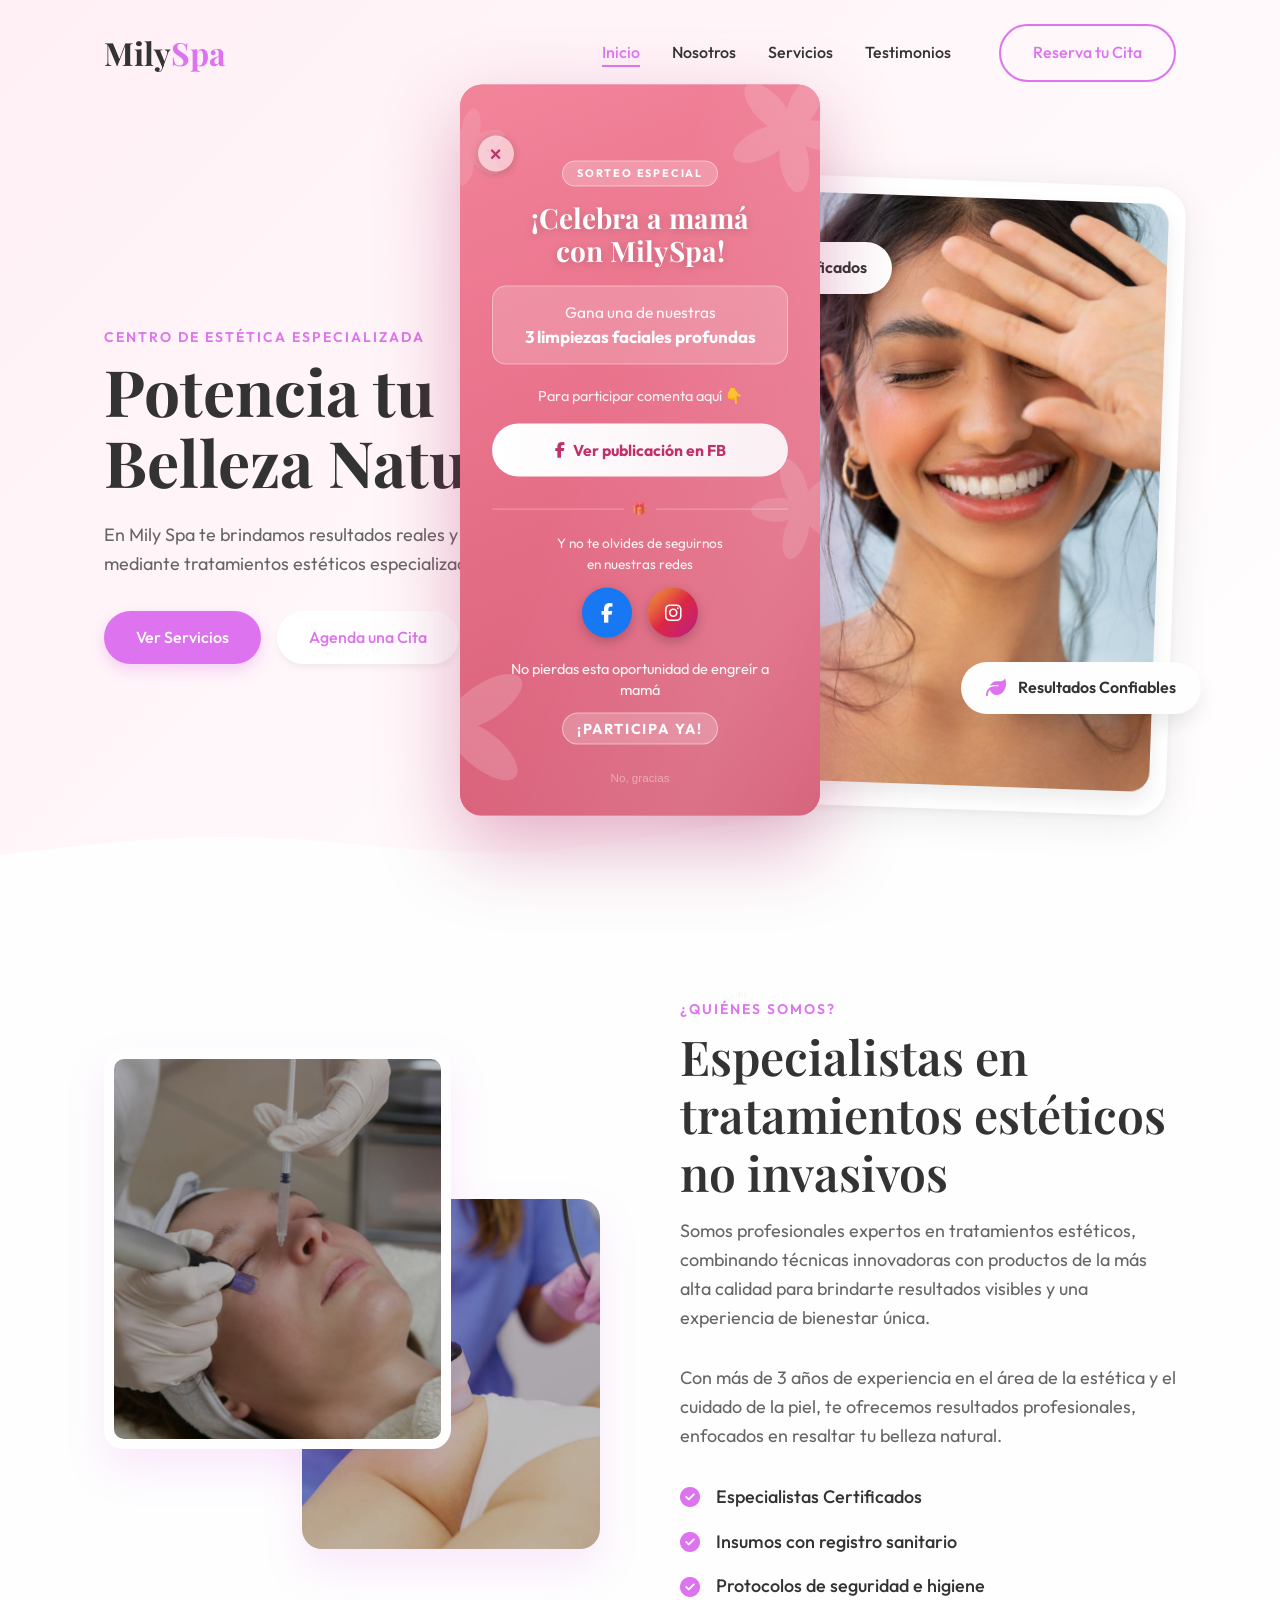
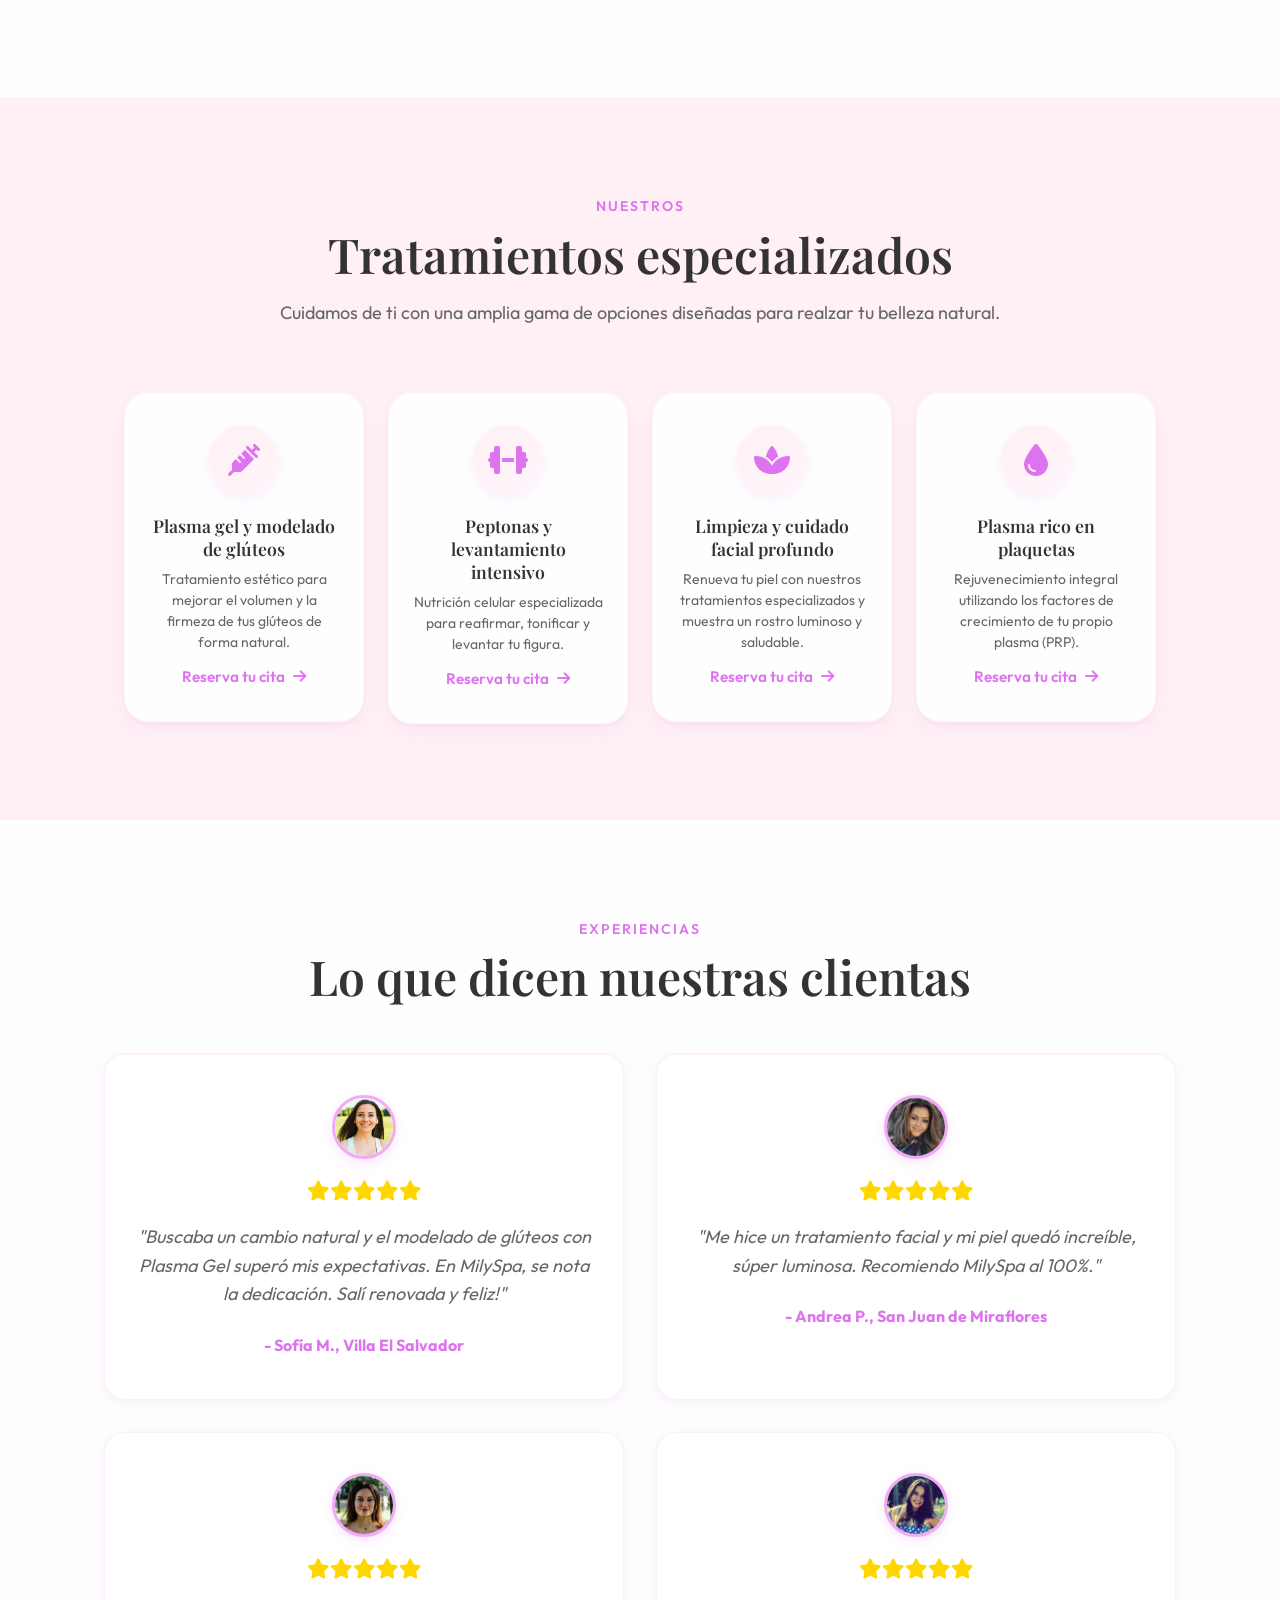
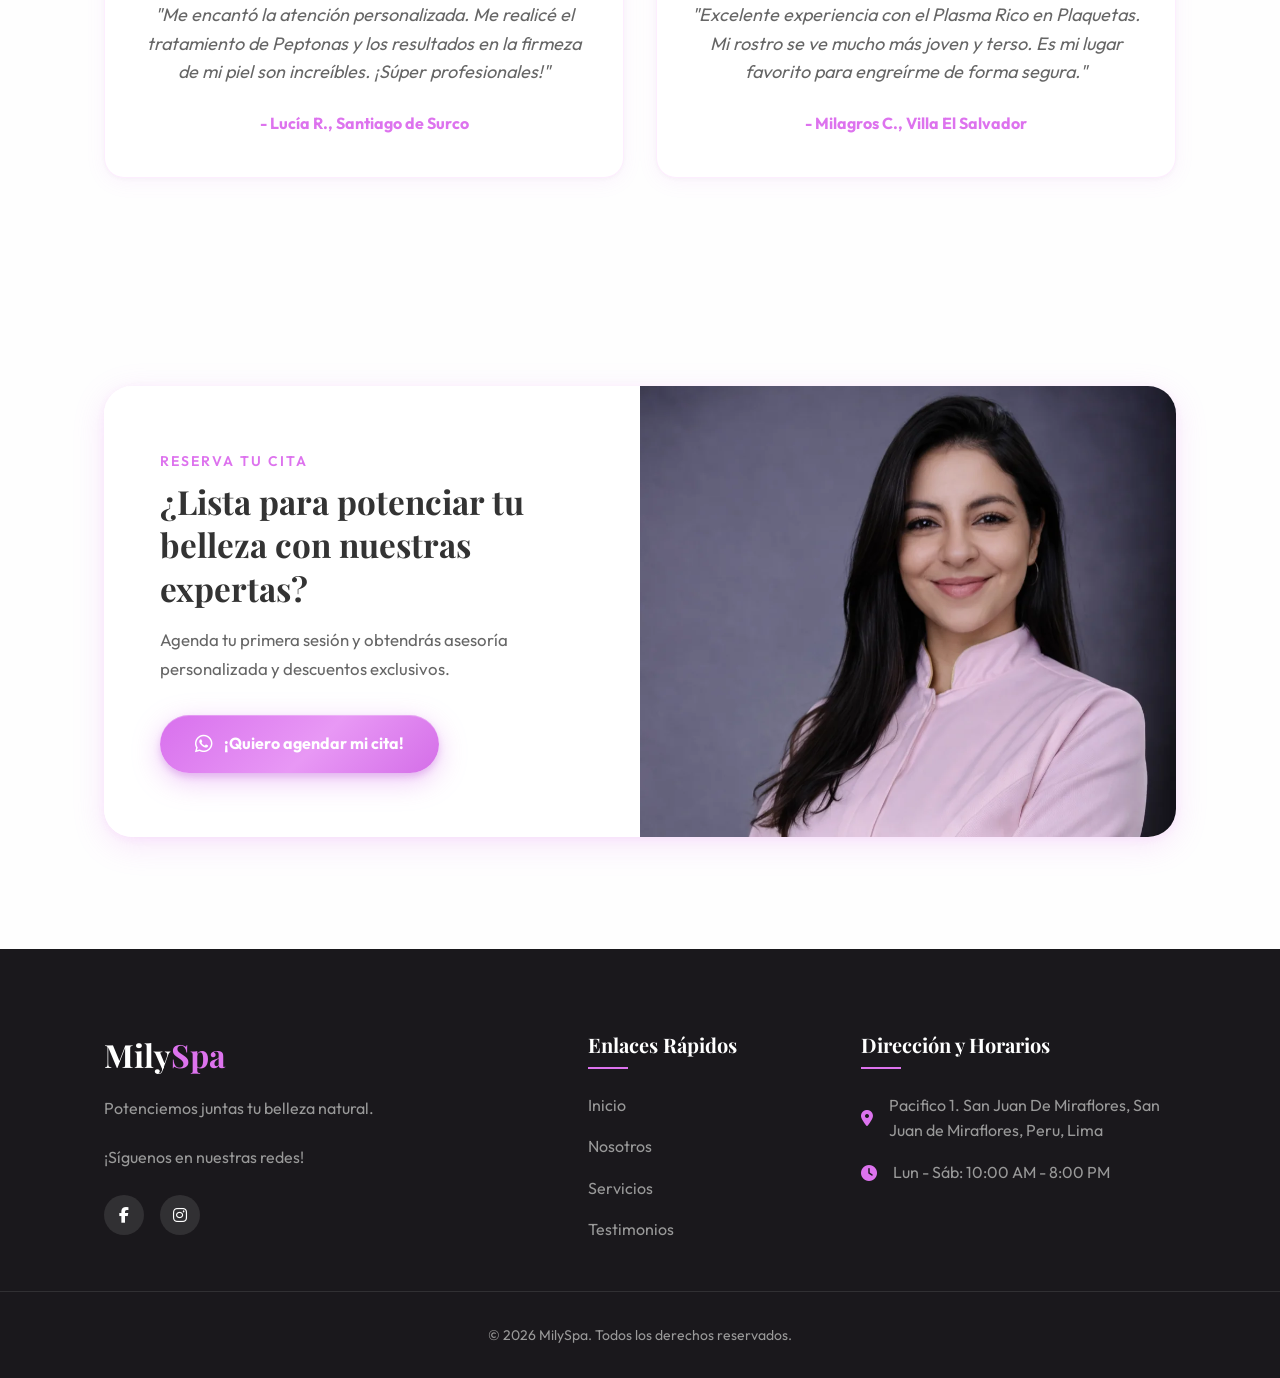
==== commit 0705dab6: "final de finales" ====
--- a/index.html
+++ b/index.html
@@ -66,9 +66,10 @@
             position: fixed;
             inset: 0;
             background: rgba(0, 0, 0, 0);
-            z-index: 9998;
+            z-index: 500;
             pointer-events: none;
             transition: background 0.35s ease;
+            display: none;
         }
         #madre-overlay.visible {
             background: rgba(0, 0, 0, 0.6);
@@ -86,13 +87,17 @@
             border-radius: 22px;
             overflow: hidden;
             box-shadow: 0 30px 80px rgba(176,32,96,0.35);
-            z-index: 9999;
+            z-index: 501;
             opacity: 0;
             font-family: 'Outfit', sans-serif;
             text-align: center;
+            display: none;
+            pointer-events: none;
         }
         #madre-popup.open {
             animation: madreSpring 0.7s cubic-bezier(0.22, 1.4, 0.36, 1) forwards;
+            display: block;
+            pointer-events: auto;
         }
 
         /* --- Tarjeta: fondo rosa con flores SVG de fondo --- */
@@ -419,9 +424,9 @@
                 </ul>
                 <a href="#contacto" class="btn btn-outline nav-btn">Reserva tu Cita</a>
             </nav>
-            <div class="menu-toggle" id="menu-toggle">
+            <button class="menu-toggle" id="menu-toggle" type="button" aria-label="Abrir menú" aria-expanded="false" aria-controls="nav-menu">
                 <i class="fas fa-bars"></i>
-            </div>
+            </button>
         </div>
     </header>
 
@@ -743,6 +748,8 @@
             var skipBtn  = document.getElementById('madre-skip-btn');
 
             function openModal() {
+                popup.style.display = '';
+                overlay.style.display = '';
                 popup.classList.add('open');
                 overlay.classList.add('visible');
                 popup.removeAttribute('aria-hidden');
@@ -754,6 +761,7 @@
                 popup.setAttribute('aria-hidden', 'true');
                 /* Guardar en sessionStorage: no vuelve a aparecer en toda la sesión */
                 sessionStorage.setItem(STORAGE_KEY, '1');
+                setTimeout(function () { popup.style.display = 'none'; overlay.style.display = 'none'; }, 400);
             }
 
             /*
--- a/styles.css
+++ b/styles.css
@@ -134,7 +134,7 @@
     font-weight: 500;
     font-size: 1rem;
     cursor: pointer;
-    transition: var(--transition);
+    transition: background-color 0.3s ease, transform 0.3s ease, box-shadow 0.3s ease, color 0.3s ease;
     border: none;
     gap: 0.5rem;
 }
@@ -194,7 +194,7 @@
     left: 0;
     width: 100%;
     z-index: 1000;
-    transition: var(--transition);
+    transition: background-color 0.3s ease, box-shadow 0.3s ease, padding 0.3s ease;
     padding: 1.5rem 0;
 }
 
@@ -236,6 +236,7 @@
     font-weight: 500;
     color: var(--text-main);
     position: relative;
+    transition: color 0.3s ease;
 }
 
 .nav-link::after {
@@ -246,7 +247,7 @@
     width: 0;
     height: 2px;
     background-color: var(--primary);
-    transition: var(--transition);
+    transition: width 0.3s ease;
 }
 
 .nav-link:hover::after,
@@ -264,6 +265,10 @@
     font-size: 1.5rem;
     color: var(--text-main);
     cursor: pointer;
+    background: none;
+    border: none;
+    padding: 0.5rem;
+    line-height: 1;
 }
 
 /* --- Hero Section --- */
@@ -724,7 +729,7 @@
 }
 
 .service-link i {
-    transition: var(--transition);
+    transition: transform 0.3s ease;
 }
 
 .service-link:hover i {
@@ -749,7 +754,7 @@
     border-radius: 20px;
     padding: 2.5rem 2rem;
     text-align: center;
-    transition: var(--transition-smooth);
+    transition: transform 0.4s ease, box-shadow 0.4s ease, background-color 0.4s ease, opacity 0.6s cubic-bezier(0.33, 1, 0.68, 1);
     opacity: 0;
     transform: translateY(40px);
     box-shadow: 0 4px 20px rgba(221, 115, 238, 0.08), 0 1px 6px rgba(0,0,0,0.04);
@@ -969,7 +974,7 @@
     border-radius: 50%;
     background-color: rgba(255, 255, 255, 0.1);
     color: white;
-    transition: var(--transition);
+    transition: background-color 0.3s ease, transform 0.3s ease;
 }
 
 .social-links a:hover {
@@ -1005,7 +1010,7 @@
 
 .footer-links a {
     color: #999999;
-    transition: var(--transition);
+    transition: color 0.3s ease, padding-left 0.3s ease;
 }
 
 .footer-links a:hover {
@@ -1091,7 +1096,7 @@
     .nav-menu {
         position: fixed;
         top: 0;
-        right: -100%;
+        right: 0;
         width: 80%;
         max-width: 400px;
         height: 100vh;
@@ -1099,12 +1104,15 @@
         flex-direction: column;
         justify-content: center;
         align-items: center;
-        transition: var(--transition);
+        transform: translateX(100%);
+        transition: transform 0.3s ease;
         box-shadow: -5px 0 15px rgba(0, 0, 0, 0.1);
+        z-index: 999;
+        overflow-y: auto;
     }
 
     .nav-menu.active {
-        right: 0;
+        transform: translateX(0);
     }
 
     .nav-list {
@@ -1116,8 +1124,10 @@
 
     .menu-toggle {
         display: block;
+        position: relative;
         z-index: 1001;
         /* Above nav menu */
+        touch-action: manipulation;
     }
 
     .hero-btns {
@@ -1166,30 +1176,9 @@
         grid-template-columns: 1fr;
         min-height: unset;
         border-radius: 20px;
-        position: relative;
-        isolation: isolate;
         background:
-            repeating-linear-gradient(
-                124deg,
-                transparent 0px,
-                transparent 38px,
-                rgba(242, 169, 249, 0.32) 38px,
-                rgba(242, 169, 249, 0.32) 39px,
-                transparent 39px,
-                transparent 82px,
-                rgba(242, 169, 249, 0.22) 82px,
-                rgba(242, 169, 249, 0.22) 83px
-            ),
-            repeating-linear-gradient(
-                47deg,
-                transparent 0px,
-                transparent 60px,
-                rgba(242, 169, 249, 0.18) 60px,
-                rgba(242, 169, 249, 0.18) 61px,
-                transparent 61px,
-                transparent 110px
-            ),
             linear-gradient(160deg, #fdf8fe 0%, #faeefe 50%, #fdf5fe 100%);
+        border-image: none;
         border: 1px solid #E2B4D8;
         box-shadow: 0 8px 32px rgba(221, 115, 238, 0.22), 0 2px 10px rgba(221, 115, 238, 0.12);
     }
@@ -1447,18 +1436,28 @@
 }
 
 /* --- Performance Optimizations --- */
-.hero-content,
-.hero-image,
-.service-card,
-.testimonial-card,
-.about-images,
-.cta-container {
-    will-change: auto;
-}
-
-.hero-content:hover,
-.hero-image:hover,
 .service-card:hover,
 .testimonial-card:hover {
-    will-change: transform, opacity;
+    will-change: transform;
+}
+
+/* Disable expensive animations and backdrop-filter on mobile */
+@media (max-width: 768px) {
+    .header.scrolled {
+        backdrop-filter: none;
+        -webkit-backdrop-filter: none;
+        background-color: rgba(254, 254, 254, 0.97);
+    }
+    .btn-outline {
+        animation: none;
+    }
+}
+
+/* Respect reduced-motion preferences */
+@media (prefers-reduced-motion: reduce) {
+    *, *::before, *::after {
+        animation-duration: 0.01ms !important;
+        animation-iteration-count: 1 !important;
+        transition-duration: 0.01ms !important;
+    }
 }
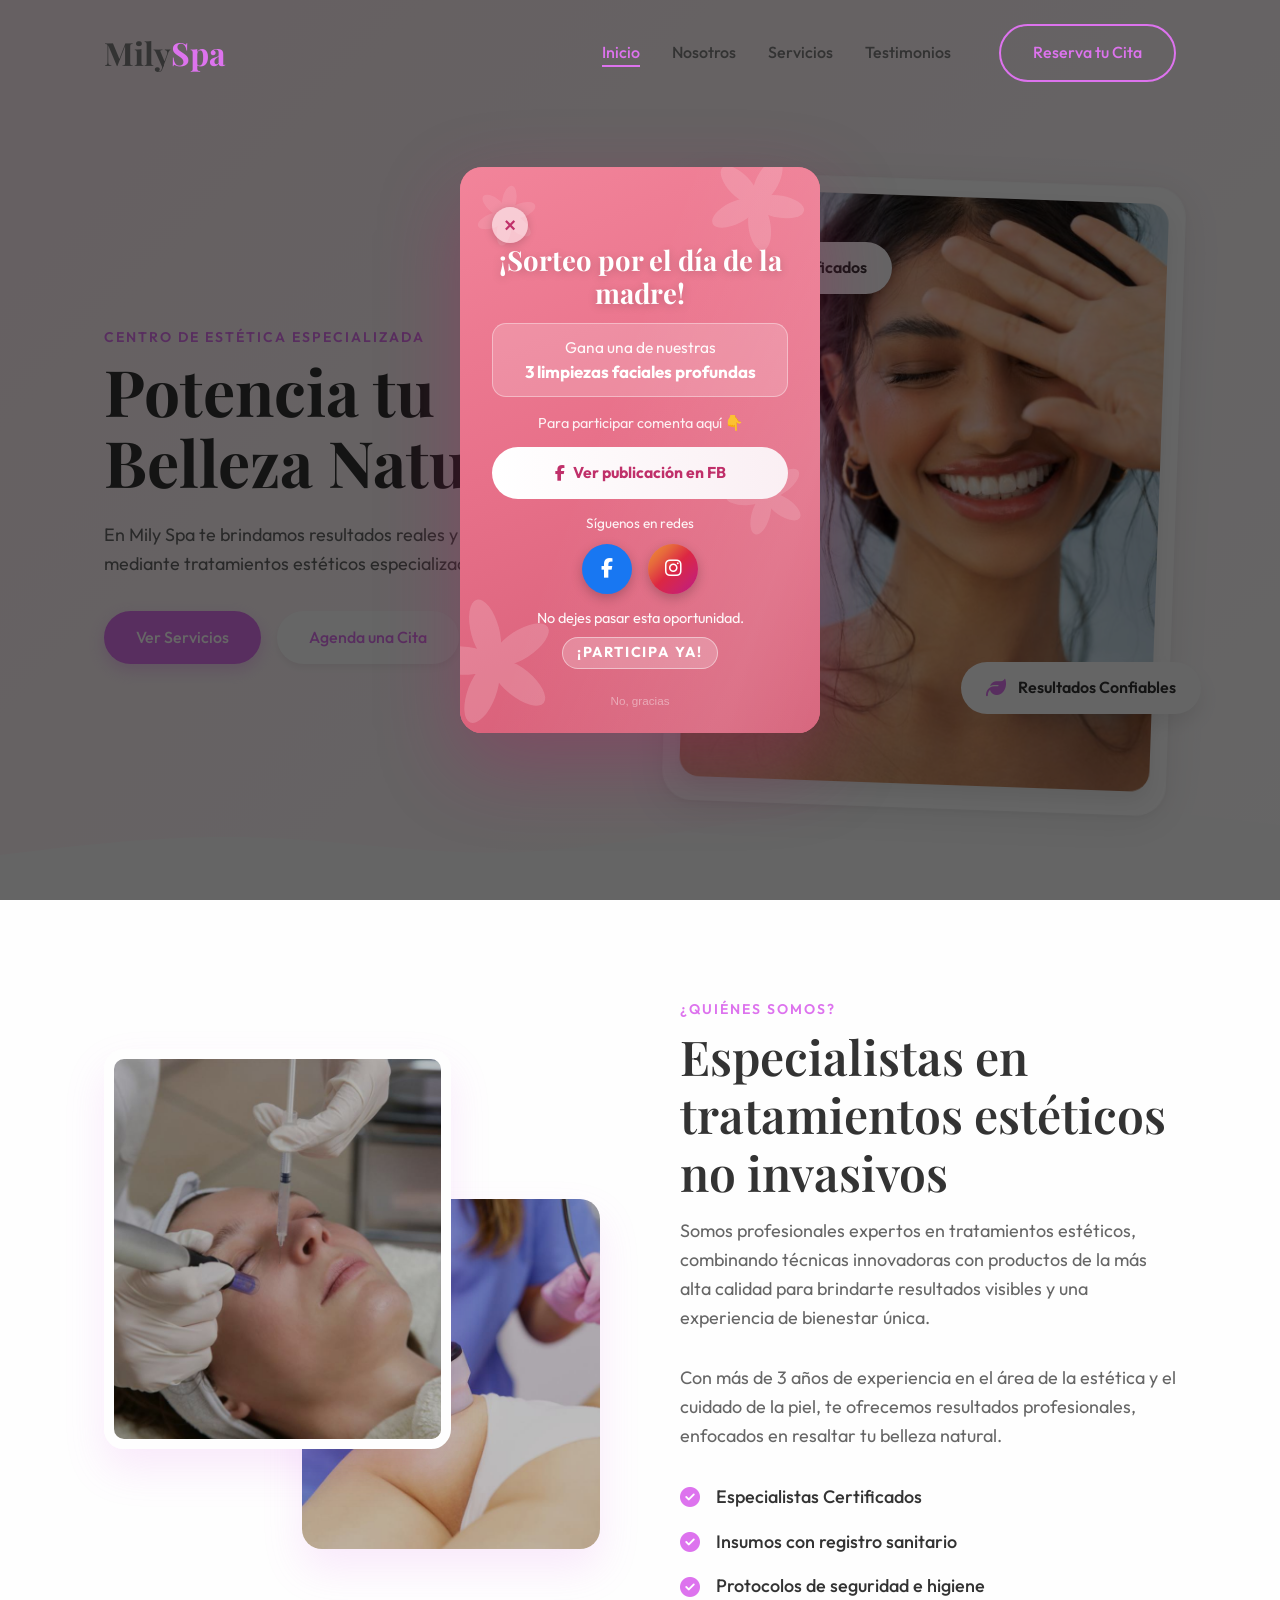
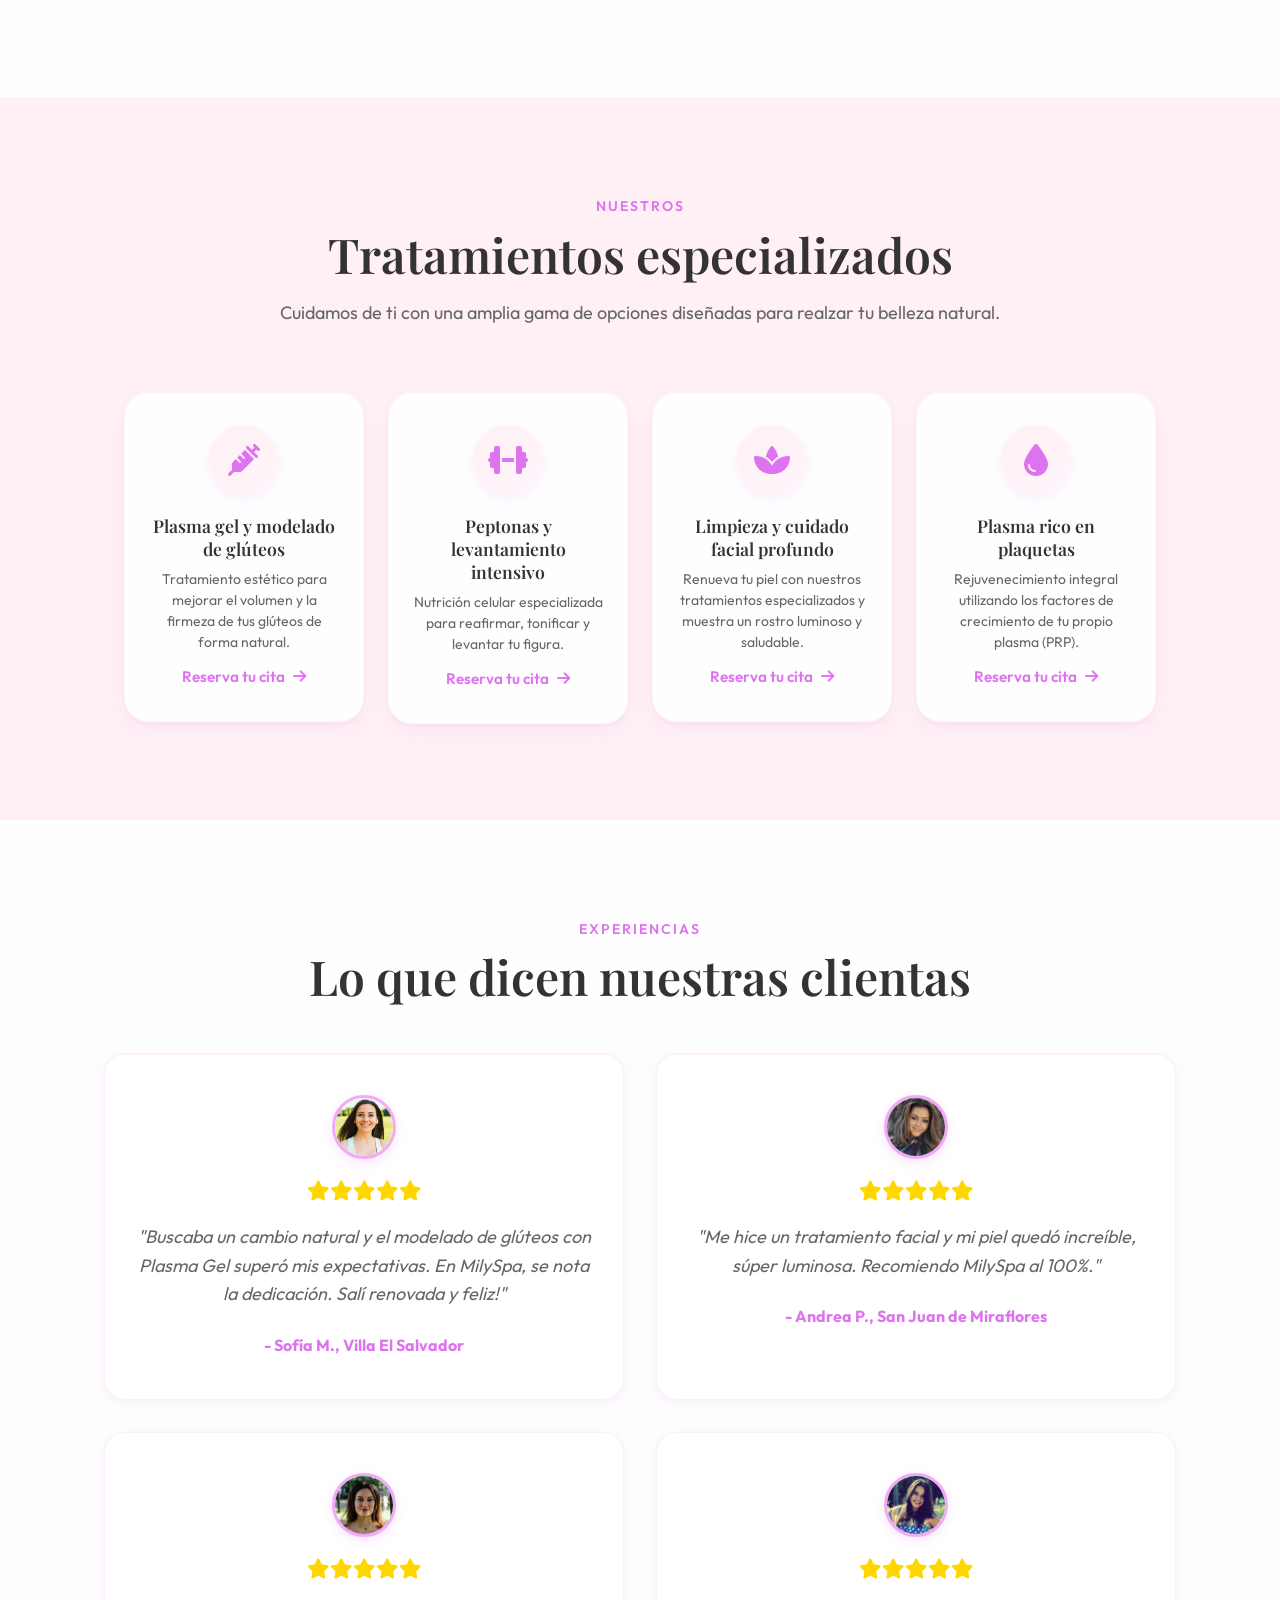
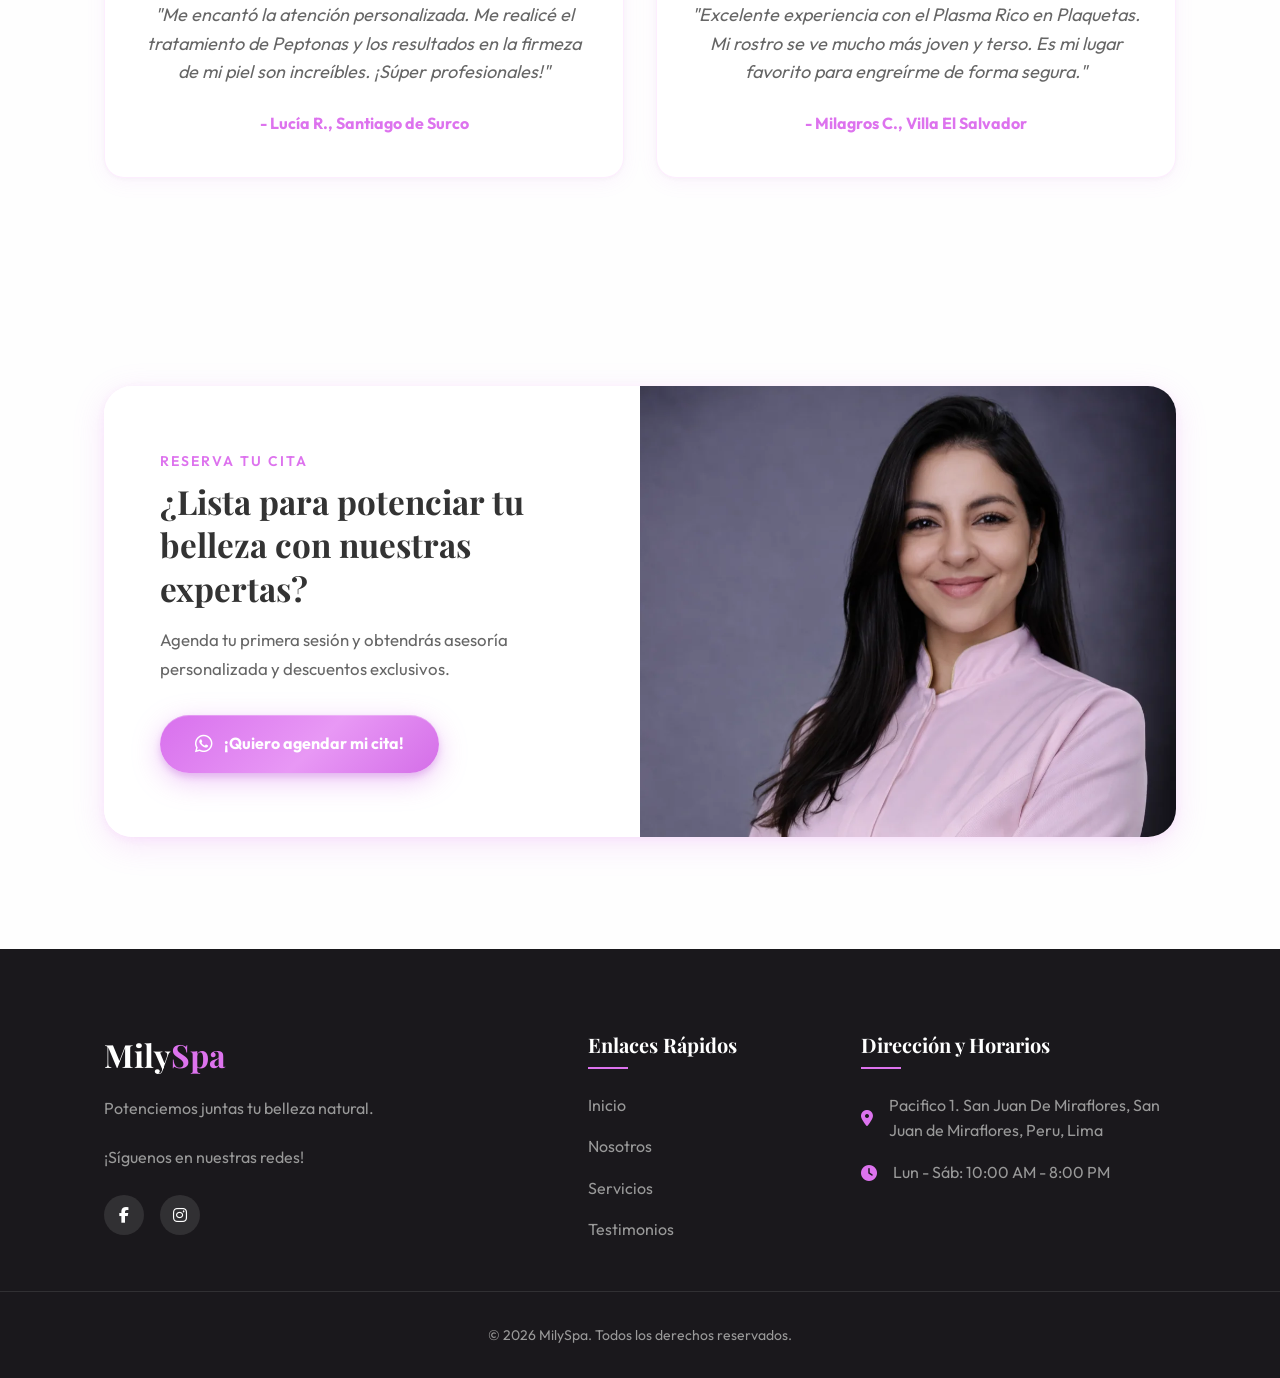
==== commit 0613c6d8: "para dormir" ====
--- a/index.html
+++ b/index.html
@@ -72,6 +72,7 @@
             display: none;
         }
         #madre-overlay.visible {
+            display: block;
             background: rgba(0, 0, 0, 0.6);
             pointer-events: all;
         }
@@ -85,7 +86,7 @@
             width: min(360px, calc(100vw - 2rem));
             background: #e8718a;
             border-radius: 22px;
-            overflow: hidden;
+            overflow: visible;
             box-shadow: 0 30px 80px rgba(176,32,96,0.35);
             z-index: 501;
             opacity: 0;
@@ -93,6 +94,8 @@
             text-align: center;
             display: none;
             pointer-events: none;
+            max-height: 90vh;
+            overflow-y: auto;
         }
         #madre-popup.open {
             animation: madreSpring 0.7s cubic-bezier(0.22, 1.4, 0.36, 1) forwards;
@@ -104,8 +107,8 @@
         .madre-card {
             background: linear-gradient(160deg, #f2849a 0%, #e8718a 45%, #d45c75 100%);
             position: relative;
-            padding: 2.4rem 2rem 2rem;
-            overflow: hidden;
+            padding: 3.5rem 2rem 1.6rem;
+            overflow: visible;
         }
         /* Shimmer Temu por encima de las flores */
         .madre-card::before {
@@ -138,9 +141,11 @@
 
         /* --- Botón cerrar --- */
         .madre-close {
-            position: absolute;
-            top: 0.8rem;
-            right: 0.9rem;
+            position: fixed;
+            top: auto;
+            right: auto;
+            margin-top: -1rem;
+            margin-right: -1rem;
             background: rgba(255,255,255,0.55);
             border: none;
             color: #c0306a;
@@ -155,7 +160,7 @@
             justify-content: center;
             transition: background 0.2s, transform 0.2s, box-shadow 0.2s;
             line-height: 1;
-            z-index: 10;
+            z-index: 20;
             box-shadow: 0 2px 10px rgba(0,0,0,0.18);
         }
         .madre-close:hover {
@@ -183,10 +188,10 @@
         .madre-card h2 {
             font-family: 'Playfair Display', serif;
             color: #fff;
-            font-size: 1.75rem;
+            font-size: 1.72rem;
             font-weight: 700;
             line-height: 1.2;
-            margin: 0 0 1.1rem;
+            margin: 0 0 0.85rem;
             text-shadow: 0 2px 10px rgba(0,0,0,0.18);
         }
 
@@ -195,8 +200,8 @@
             background: rgba(255,255,255,0.18);
             border: 1px solid rgba(255,255,255,0.38);
             border-radius: 14px;
-            padding: 0.85rem 1.1rem;
-            margin-bottom: 1.25rem;
+            padding: 0.7rem 1rem;
+            margin-bottom: 0.9rem;
         }
         .madre-prize p {
             margin: 0;
@@ -214,7 +219,7 @@
         .madre-participate {
             color: rgba(255,255,255,0.9);
             font-size: 0.9rem;
-            margin: 0 0 1rem;
+            margin: 0 0 0.75rem;
         }
 
         /* --- Botón CTA con pulso blanco (estilo Temu) --- */
@@ -235,7 +240,7 @@
             animation: madrePulse 1.8s ease-in-out infinite;
             animation-play-state: paused;
             transition: transform 0.15s, background 0.2s;
-            margin-bottom: 1.45rem;
+            margin-bottom: 0.9rem;
             position: relative;
             overflow: hidden;
         }
@@ -261,7 +266,7 @@
             display: flex;
             align-items: center;
             gap: 0.5rem;
-            margin-bottom: 0.9rem;
+            margin-bottom: 0.6rem;
             color: rgba(255,255,255,0.55);
             font-size: 0.73rem;
             letter-spacing: 0.5px;
@@ -278,7 +283,7 @@
             color: rgba(255,255,255,0.92);
             font-size: 0.85rem;
             line-height: 1.55;
-            margin: 0 0 0.85rem;
+            margin: 0 0 0.6rem;
         }
 
         /* --- Iconos de redes sociales --- */
@@ -286,7 +291,7 @@
             display: flex;
             justify-content: center;
             gap: 1rem;
-            margin-bottom: 1.2rem;
+            margin-bottom: 0.8rem;
         }
         .madre-social-icons a {
             display: flex;
@@ -310,7 +315,7 @@
             color: rgba(255,255,255,0.95);
             font-size: 14.5px;
             line-height: 1.5;
-            margin: 0 0 0.75rem;
+            margin: 0 0 0.5rem;
         }
         .madre-footer-text strong { color: #fff; font-weight: 700; }
 
@@ -365,16 +370,17 @@
                 width: 44px;
                 height: 44px;
                 font-size: 1.4rem;
-                top: 0.65rem;
-                right: 0.65rem;
+                top: 0.5rem;
+                right: 0.5rem;
             }
 
             .madre-card {
-                padding: 1.9rem 1.35rem 1.5rem;
+                padding: 3.5rem 1.35rem 1.35rem;
             }
 
             .madre-card h2 {
-                font-size: 1.45rem;
+                font-size: 1.6rem;
+                margin-top: 1rem;
                 margin-bottom: 0.85rem;
             }
 
@@ -710,8 +716,7 @@
                 </g>
             </svg>
 
-            <span class="madre-label">Sorteo especial </span>
-            <h2 id="madre-titulo">¡Celebra a mamá<br>con MilySpa!</h2>
+            <h2 id="madre-titulo">¡Sorteo por el día de la madre!</h2>
             <div class="madre-prize">
                 <p>Gana una de nuestras<br><strong>3 limpiezas faciales profundas</strong></p>
             </div>
@@ -719,8 +724,7 @@
             <a href="https://www.facebook.com/share/r/18B414eYwk/" target="_blank" rel="noopener noreferrer" class="madre-cta-fb">
                 <i class="fab fa-facebook-f"></i> Ver publicación en FB
             </a>
-            <div class="madre-sep">🎁</div>
-            <p class="madre-social-label">Y no te olvides de seguirnos<br>en nuestras redes</p>
+            <p class="madre-social-label">Síguenos en redes</p>
             <div class="madre-social-icons">
                 <a href="https://www.facebook.com/MILYSPAOFICIAL/" target="_blank" rel="noopener noreferrer" class="fb-icon" aria-label="Facebook">
                     <i class="fab fa-facebook-f"></i>
@@ -729,7 +733,7 @@
                     <i class="fab fa-instagram"></i>
                 </a>
             </div>
-            <p class="madre-footer-text">No pierdas esta oportunidad de engreír a mamá</p>
+            <p class="madre-footer-text">No dejes pasar esta oportunidad.</p>
             <a href="https://www.facebook.com/share/r/18B414eYwk/" target="_blank" rel="noopener noreferrer" class="madre-label" style="font-size:0.90rem; text-decoration:none;">¡Participa ya!</a>
             <button class="madre-skip" id="madre-skip-btn">No, gracias</button>
         </div>
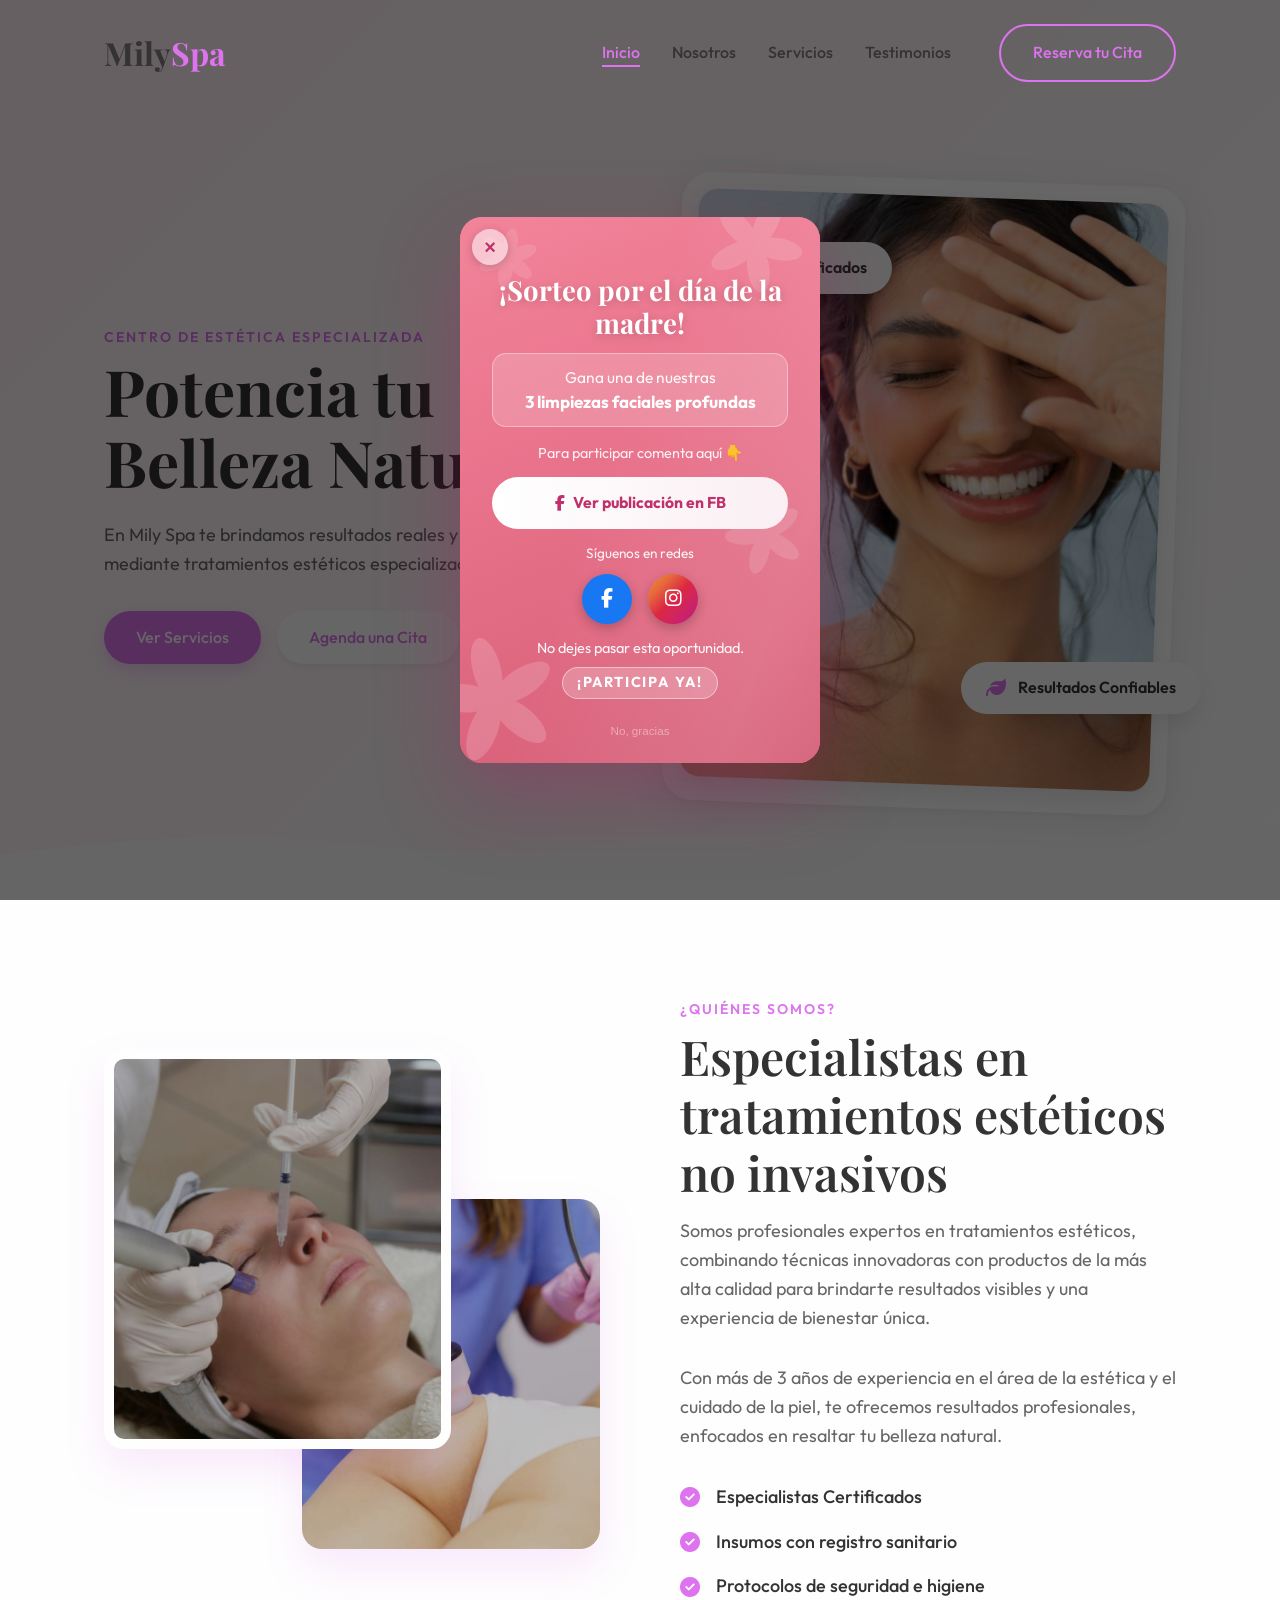
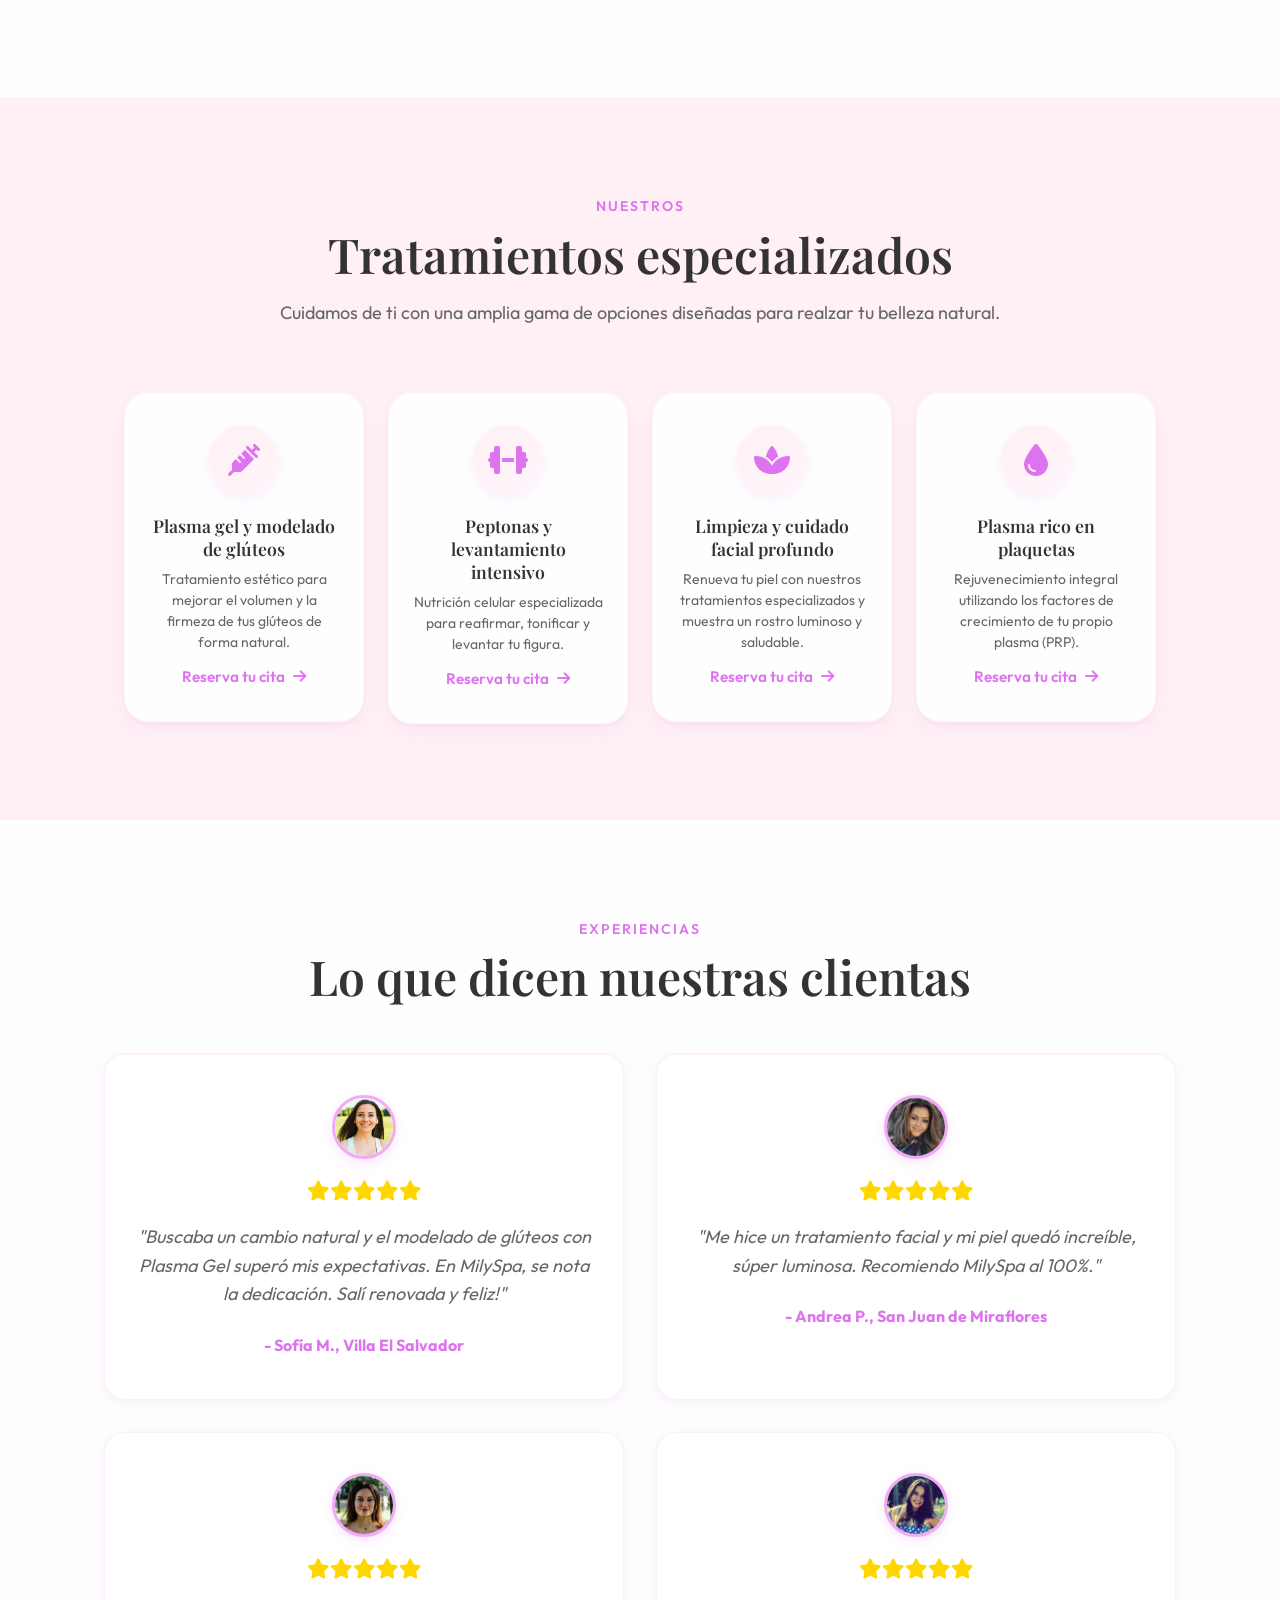
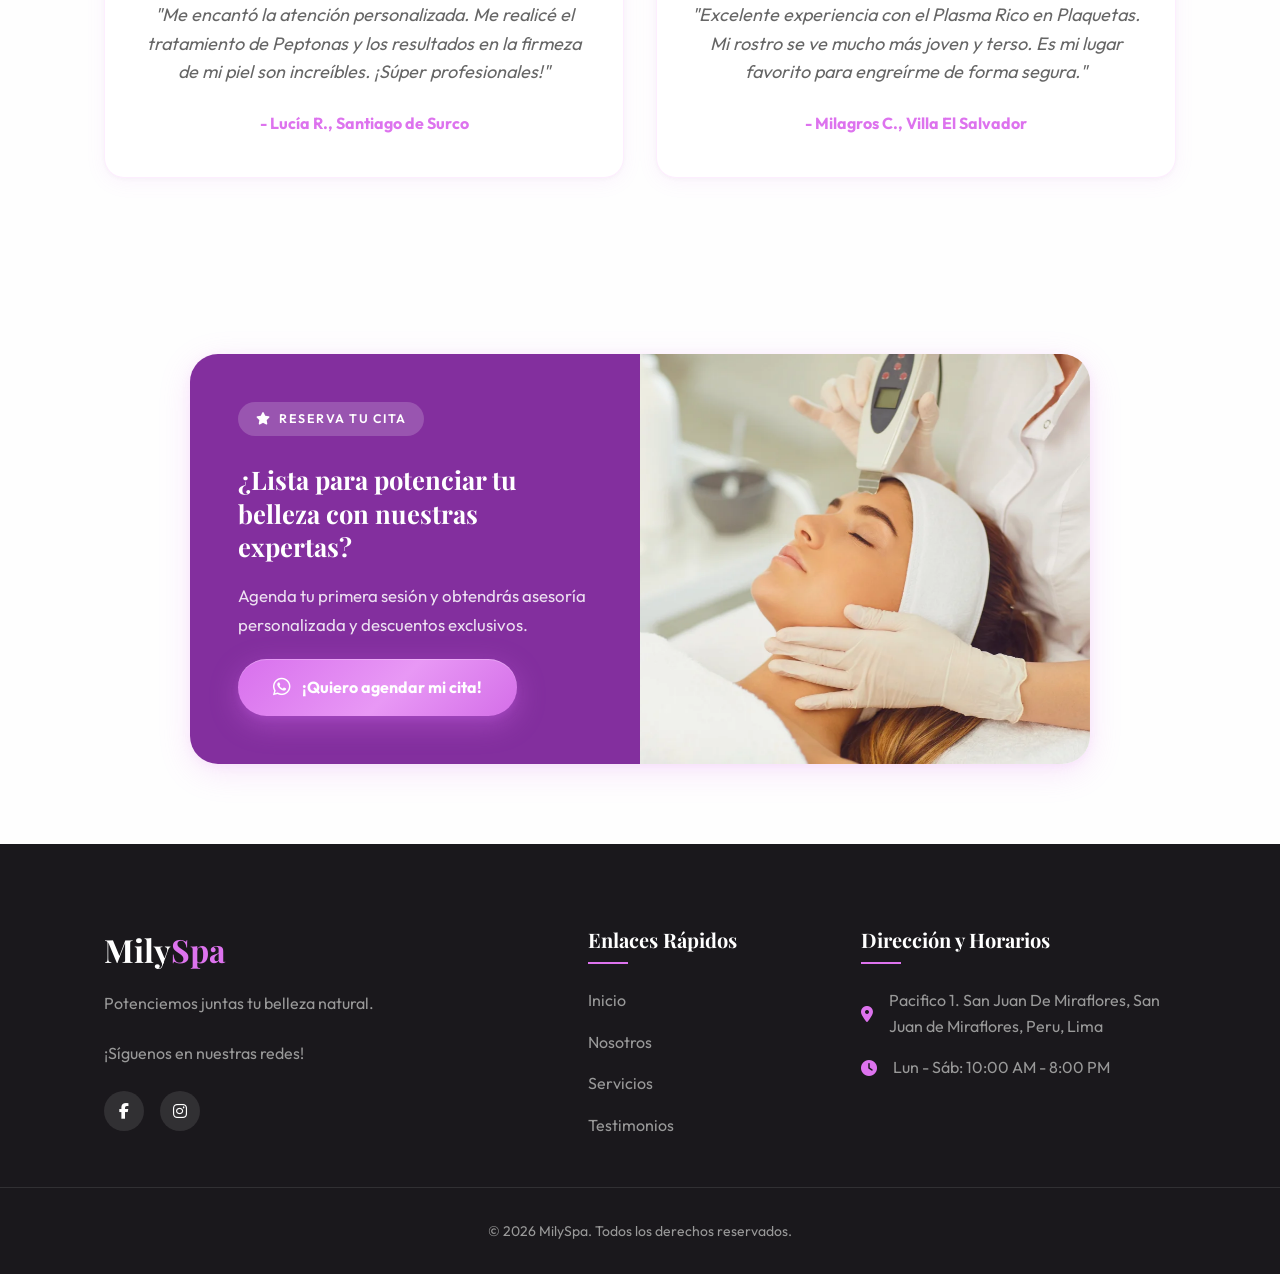
==== commit 9a0185eb: "finales" ====
--- a/index.html
+++ b/index.html
@@ -80,7 +80,7 @@
         /* --- Tarjeta principal (fondo rosa uniforme, como el bosquejo) --- */
         #madre-popup {
             position: fixed;
-            top: 50%;
+            top: calc(50% + 40px);
             left: 50%;
             transform: translate(-50%, -50%) scale(0);
             width: min(360px, calc(100vw - 2rem));
@@ -140,12 +140,10 @@
         }
 
         /* --- Botón cerrar --- */
-        .madre-close {
-            position: fixed;
-            top: auto;
-            right: auto;
-            margin-top: -1rem;
-            margin-right: -1rem;
+        .madre-card > .madre-close {
+            position: absolute;
+            top: 12px;
+            left: 12px;
             background: rgba(255,255,255,0.55);
             border: none;
             color: #c0306a;
@@ -163,7 +161,7 @@
             z-index: 20;
             box-shadow: 0 2px 10px rgba(0,0,0,0.18);
         }
-        .madre-close:hover {
+        .madre-card > .madre-close:hover {
             background: #fff;
             transform: scale(1.12);
             box-shadow: 0 4px 14px rgba(0,0,0,0.22);
@@ -342,6 +340,7 @@
              * por "Intrusive Interstitials".
              */
             #madre-popup {
+                top: 50%;
                 width: calc(100vw - 1.25rem);
                 /* Escala ligeramente el popup para mostrar contexto de fondo */
                 transform: translate(-50%, -50%) scale(0.85);
@@ -366,12 +365,12 @@
             #madre-popup::-webkit-scrollbar { display: none; }
 
             /* Área táctil X: mínimo 44×44px (Google UX guidelines) */
-            .madre-close {
+            .madre-card > .madre-close {
                 width: 44px;
                 height: 44px;
                 font-size: 1.4rem;
-                top: 0.5rem;
-                right: 0.5rem;
+                top: 12px;
+                left: 12px;
             }
 
             .madre-card {
@@ -609,8 +608,8 @@
         <section class="cta" id="contacto">
             <div class="container">
                 <div class="cta-container reveal">
-                    <div class="cta-content">
-                        <span class="section-subtitle">Reserva tu cita</span>
+                    <div class="cta-content glass-dark">
+                        <span class="section-subtitle"><i class="fas fa-star"></i> Reserva tu cita</span>
                         <h2>¿Lista para potenciar tu belleza con nuestras expertas?</h2>
                         <p class="cta-subheading">Agenda tu primera sesión y obtendrás asesoría personalizada y descuentos exclusivos.</p>
                         <a href="https://api.whatsapp.com/send?phone=51977728546&text=Hola%2C%20quiero%20agendar%20mi%20primera%20sesi%C3%B3n%20en%20MilySpa."
@@ -619,7 +618,7 @@
                         </a>
                     </div>
                     <div class="cta-image">
-                        <img src="img/cosmetologamily.webp" alt="Cosmetóloga MilySpa" loading="lazy">
+                        <img src="img/expertasmily.webp" alt="Cosmetóloga MilySpa" loading="lazy">
                     </div>
                 </div>
             </div>
--- a/styles.css
+++ b/styles.css
@@ -115,12 +115,7 @@
 }
 
 .glass-dark {
-    background: linear-gradient(140deg, #c0306a 0%, #9b3db8 60%, #7c2d9e 100%);
-    color: white;
-    border-radius: 28px;
-    box-shadow: 0 24px 60px rgba(192, 48, 106, 0.28), 0 6px 20px rgba(0,0,0,0.12);
-    position: relative;
-    overflow: hidden;
+    background-color: #9b3db8;
 }
 
 /* --- Buttons --- */
@@ -694,8 +689,8 @@
 .service-card:hover .service-icon {
     background: linear-gradient(135deg, var(--primary) 0%, var(--primary-dark) 100%);
     color: white;
-    transform: scale(1.1) rotate(5deg);
-    box-shadow: 0 8px 20px rgba(221, 115, 238, 0.3);
+    transform: scale(1.3) rotate(5deg);
+    box-shadow: 0 12px 28px rgba(221, 115, 238, 0.45);
 }
 
 .service-card h3 {
@@ -808,8 +803,12 @@
 
 /* --- CTA Section --- */
 .cta {
-    padding: 7rem 0;
+    padding: 5rem 0;
     background-color: var(--background);
+    display: flex;
+    align-items: center;
+    justify-content: center;
+    min-height: 500px;
 }
 
 @keyframes fadeInUp {
@@ -822,17 +821,20 @@
     display: grid;
     grid-template-columns: 1fr 1fr;
     align-items: stretch;
-    min-height: 420px;
-    opacity: 0;
+    min-height: 380px;
+    opacity: 1;
     border-radius: 28px;
     overflow: hidden;
     background: #ffffff;
     box-shadow: 0 8px 32px rgba(221, 115, 238, 0.18), 0 2px 10px rgba(221, 115, 238, 0.10);
-    transition: box-shadow 0.4s ease;
+    transition: transform 0.4s cubic-bezier(0.25, 0.8, 0.25, 1), box-shadow 0.4s ease;
+    max-width: 900px;
+    margin: 0 auto;
 }
 
 .cta-container:hover {
-    box-shadow: 0 20px 60px rgba(221, 115, 238, 0.18), 0 4px 16px rgba(0,0,0,0.07);
+    box-shadow: 0 30px 70px rgba(221, 115, 238, 0.32), 0 8px 24px rgba(130, 47, 158, 0.18);
+    transform: translateY(-8px) scale(1.02);
 }
 
 .cta-container.reveal.animate-in {
@@ -841,30 +843,45 @@
 
 /* Columna izquierda */
 .cta-content {
-    padding: 4rem 3rem 4rem 3.5rem;
+    padding: 3rem 3rem;
     display: flex;
     flex-direction: column;
     justify-content: center;
+    align-items: flex-start;
+    gap: 1.2rem;
     text-align: left;
-    background: #ffffff;
+    background-color: #832F9E;
+    flex: 1;
+}
+
+.cta-content .section-subtitle {
+    display: inline-flex;
+    align-items: center;
+    gap: 0.5rem;
+    background-color: rgba(255, 255, 255, 0.18);
+    color: #ffffff;
+    font-size: 0.78rem;
+    letter-spacing: 1.5px;
+    padding: 0.45rem 1.1rem;
+    border-radius: 50px;
+    font-weight: 600;
+    text-transform: uppercase;
 }
 
 .cta-content h2 {
     font-family: var(--heading-font);
-    font-size: clamp(1.6rem, 2.6vw, 2.2rem);
+    font-size: clamp(1.3rem, 2vw, 1.6rem);
     font-weight: 700;
-    color: #333333;
+    color: #ffffff;
     line-height: 1.3;
-    margin-bottom: 1rem;
 }
 
 .cta-subheading {
     font-family: var(--body-font);
     font-size: 1.05rem;
     font-weight: 400;
-    color: #666666;
+    color: rgba(255, 255, 255, 0.85);
     line-height: 1.7;
-    margin-bottom: 2rem;
     max-width: 360px;
 }
 
@@ -918,7 +935,7 @@
 
 /* Columna derecha: imagen */
 .cta-image {
-    overflow: hidden;
+    overflow: visible;
     position: relative;
     align-self: stretch;
 }
@@ -1190,15 +1207,28 @@
     .cta-content {
         position: relative;
         z-index: 1;
-        padding: 1.75rem 1.75rem 2.5rem;
+        padding: 2rem 1.5rem;
+        display: flex;
+        flex-direction: column;
+        justify-content: center;
+        align-items: center;
+        gap: 1rem;
         text-align: center;
-        align-items: center;
-        background: transparent;
+        background-color: transparent;
+        border-radius: 0;
+    }
+
+    .cta-content .section-subtitle {
+        background-color: rgba(131, 47, 158, 0.12);
+        color: #832F9E;
     }
 
     .cta-content h2 {
-        font-size: clamp(1.3rem, 5.5vw, 1.7rem);
-        margin-bottom: 0.75rem;
+        color: #333333;
+    }
+
+    .cta-subheading {
+        color: #666666;
     }
 
     .cta-subheading {
@@ -1328,7 +1358,7 @@
 
     /* Título principal: tamaño y márgen inferior cómodo */
     .title {
-        font-size: clamp(1.75rem, 7.5vw, 2.4rem);
+        font-size: clamp(1.9rem, 8vw, 2.55rem);
         line-height: 1.2;
         margin-bottom: 1rem;
     }
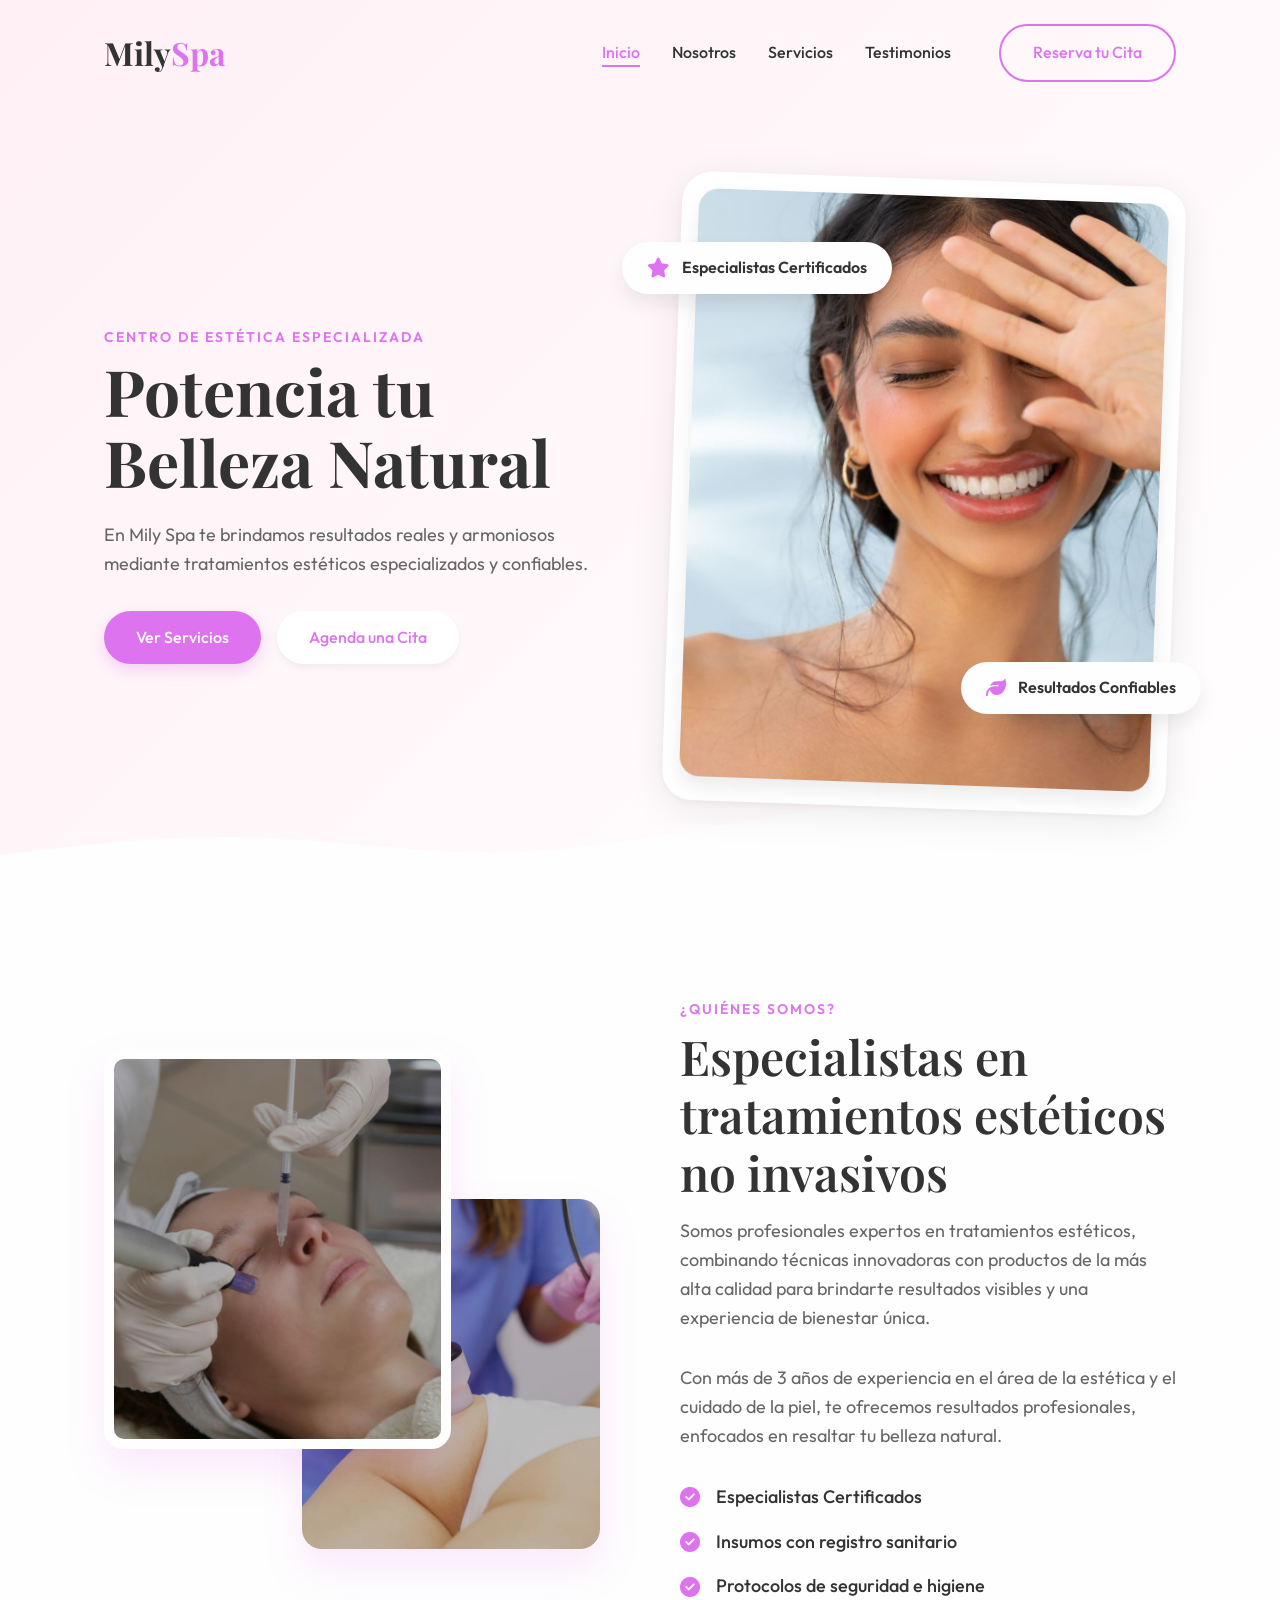
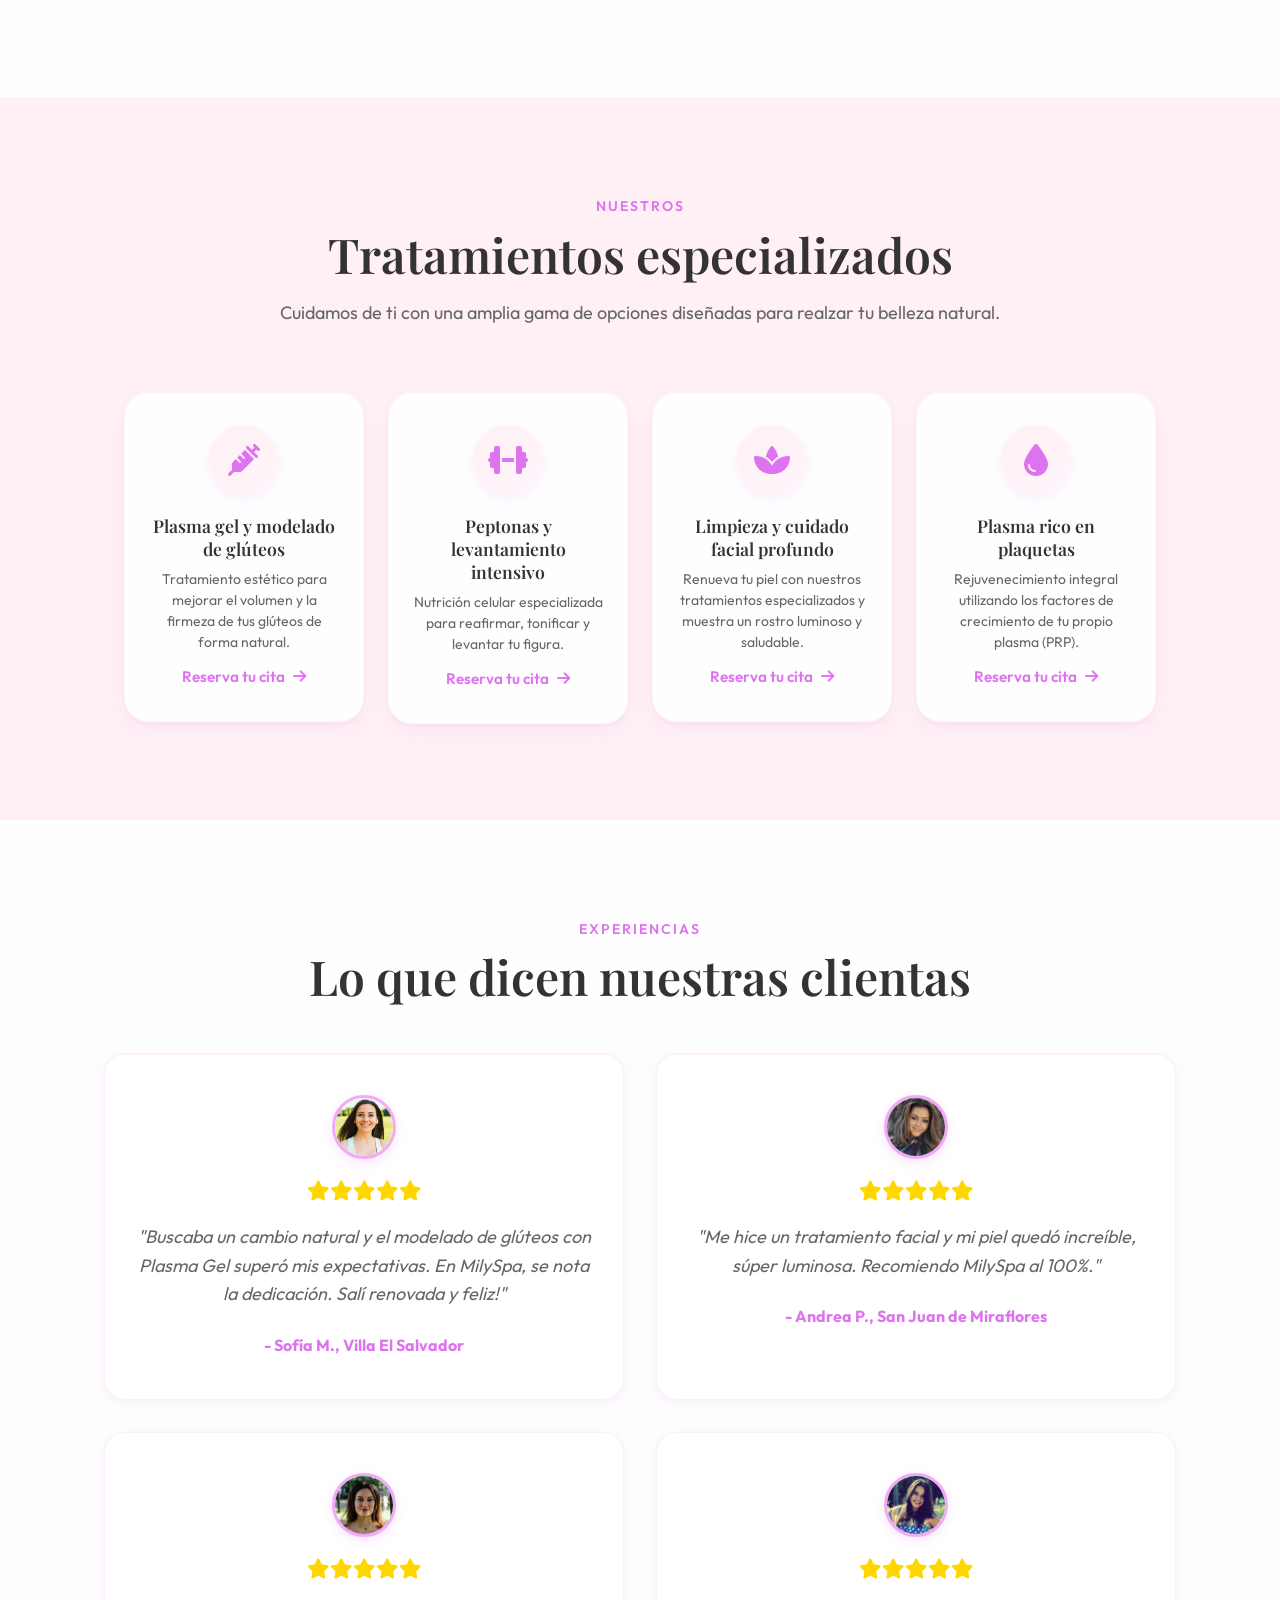
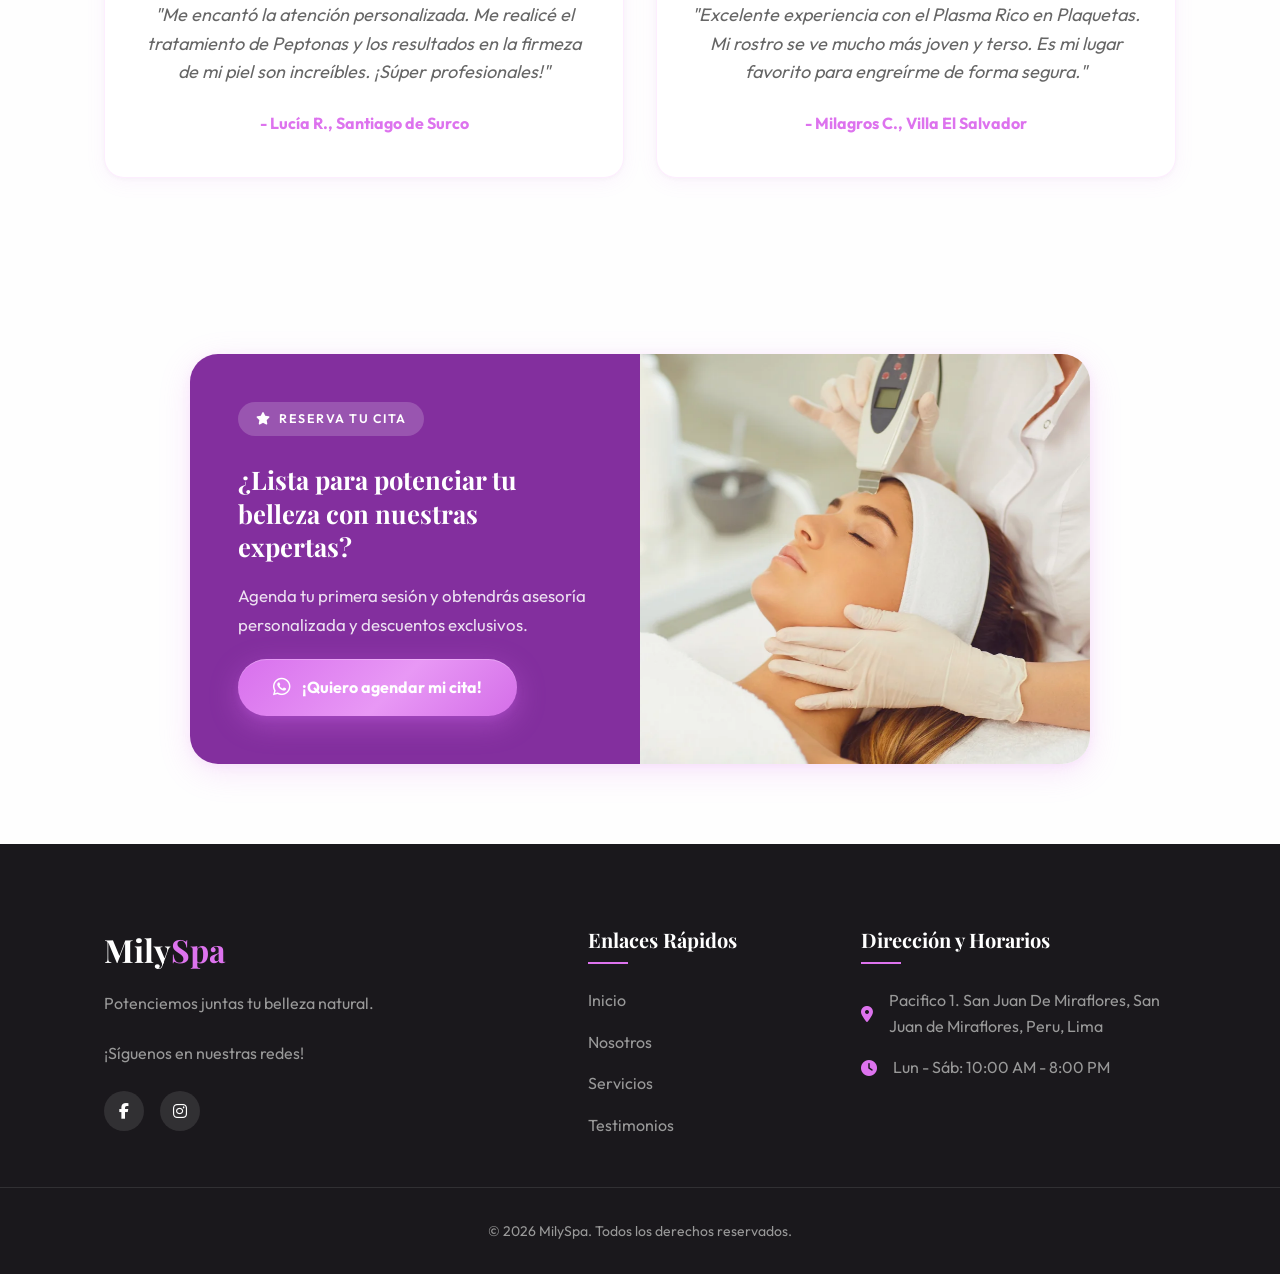
==== commit 7ab7e0f3: "quitar pop up" ====
--- a/index.html
+++ b/index.html
@@ -9,10 +9,34 @@
         content="Centro de estética especializado en procedimientos no invasivos en San Juan de Miraflores. Potencia tu belleza natural con atención profesional.">
     
     <!-- Favicons -->
-    <link rel="icon" type="image/png" href="favicon.png">
-    <link rel="apple-touch-icon" href="favicon.png">
-    <link rel="icon" type="image/png" sizes="192x192" href="favicon.png">
-    <link rel="icon" type="image/png" sizes="512x512" href="favicon.png">
+    <link rel="icon" type="image/x-icon" href="img/favicon.ico">
+    <link rel="icon" type="image/png" sizes="16x16" href="img/favicon-16x16.png">
+    <link rel="icon" type="image/png" sizes="32x32" href="img/favicon-32x32.png">
+    <link rel="icon" type="image/png" sizes="96x96" href="img/favicon-96x96.png">
+    <!-- Apple Touch Icons -->
+    <link rel="apple-touch-icon" href="img/apple-icon.png">
+    <link rel="apple-touch-icon" sizes="57x57" href="img/apple-icon-57x57.png">
+    <link rel="apple-touch-icon" sizes="60x60" href="img/apple-icon-60x60.png">
+    <link rel="apple-touch-icon" sizes="72x72" href="img/apple-icon-72x72.png">
+    <link rel="apple-touch-icon" sizes="76x76" href="img/apple-icon-76x76.png">
+    <link rel="apple-touch-icon" sizes="114x114" href="img/apple-icon-114x114.png">
+    <link rel="apple-touch-icon" sizes="120x120" href="img/apple-icon-120x120.png">
+    <link rel="apple-touch-icon" sizes="144x144" href="img/apple-icon-144x144.png">
+    <link rel="apple-touch-icon" sizes="152x152" href="img/apple-icon-152x152.png">
+    <link rel="apple-touch-icon" sizes="180x180" href="img/apple-icon-180x180.png">
+    <!-- Android / PWA -->
+    <link rel="icon" type="image/png" sizes="36x36" href="img/android-icon-36x36.png">
+    <link rel="icon" type="image/png" sizes="48x48" href="img/android-icon-48x48.png">
+    <link rel="icon" type="image/png" sizes="72x72" href="img/android-icon-72x72.png">
+    <link rel="icon" type="image/png" sizes="96x96" href="img/android-icon-96x96.png">
+    <link rel="icon" type="image/png" sizes="144x144" href="img/android-icon-144x144.png">
+    <link rel="icon" type="image/png" sizes="192x192" href="img/android-icon-192x192.png">
+    <!-- Windows Tiles -->
+    <meta name="msapplication-TileImage" content="img/ms-icon-144x144.png">
+    <meta name="msapplication-TileColor" content="#832F9E">
+    <meta name="msapplication-config" content="img/browserconfig.xml">
+    <meta name="theme-color" content="#832F9E">
+    <link rel="manifest" href="img/manifest.json">
     
     <!-- Preload LCP image -->
     <link rel="preload" as="image" href="img/hero-ambiente-milyspa.jpg" fetchpriority="high">
@@ -40,380 +64,12 @@
     <!-- Custom CSS -->
     <link rel="stylesheet" href="styles.css">
 
-    <!-- Pop-up Día de la Madre -->
-    <style>
-        /* ===== POP-UP DÍA DE LA MADRE — ESTILO TEMU ===== */
-
-        /* --- Animaciones --- */
-        @keyframes madreSpring {
-            0%   { transform: translate(-50%, -50%) scale(0) rotate(-4deg); opacity: 0; }
-            50%  { transform: translate(-50%, -50%) scale(1.13) rotate(1deg); opacity: 1; }
-            70%  { transform: translate(-50%, -50%) scale(0.95) rotate(-0.5deg); opacity: 1; }
-            85%  { transform: translate(-50%, -50%) scale(1.04) rotate(0deg); opacity: 1; }
-            100% { transform: translate(-50%, -50%) scale(1) rotate(0deg); opacity: 1; }
-        }
-        @keyframes madrePulse {
-            0%, 100% { box-shadow: 0 0 0 0 rgba(255,255,255,0.6), 0 4px 18px rgba(0,0,0,0.15); }
-            50%       { box-shadow: 0 0 0 8px rgba(255,255,255,0), 0 4px 18px rgba(0,0,0,0.15); }
-        }
-        @keyframes madreShimmer {
-            0%   { background-position: -200% center; }
-            100% { background-position: 200% center; }
-        }
-
-        /* --- Overlay --- */
-        #madre-overlay {
-            position: fixed;
-            inset: 0;
-            background: rgba(0, 0, 0, 0);
-            z-index: 500;
-            pointer-events: none;
-            transition: background 0.35s ease;
-            display: none;
-        }
-        #madre-overlay.visible {
-            display: block;
-            background: rgba(0, 0, 0, 0.6);
-            pointer-events: all;
-        }
-
-        /* --- Tarjeta principal (fondo rosa uniforme, como el bosquejo) --- */
-        #madre-popup {
-            position: fixed;
-            top: calc(50% + 40px);
-            left: 50%;
-            transform: translate(-50%, -50%) scale(0);
-            width: min(360px, calc(100vw - 2rem));
-            background: #e8718a;
-            border-radius: 22px;
-            overflow: visible;
-            box-shadow: 0 30px 80px rgba(176,32,96,0.35);
-            z-index: 501;
-            opacity: 0;
-            font-family: 'Outfit', sans-serif;
-            text-align: center;
-            display: none;
-            pointer-events: none;
-            max-height: 90vh;
-            overflow-y: auto;
-        }
-        #madre-popup.open {
-            animation: madreSpring 0.7s cubic-bezier(0.22, 1.4, 0.36, 1) forwards;
-            display: block;
-            pointer-events: auto;
-        }
-
-        /* --- Tarjeta: fondo rosa con flores SVG de fondo --- */
-        .madre-card {
-            background: linear-gradient(160deg, #f2849a 0%, #e8718a 45%, #d45c75 100%);
-            position: relative;
-            padding: 3.5rem 2rem 1.6rem;
-            overflow: visible;
-        }
-        /* Shimmer Temu por encima de las flores */
-        .madre-card::before {
-            content: '';
-            position: absolute;
-            inset: 0;
-            background: linear-gradient(110deg, transparent 25%, rgba(255,255,255,0.12) 50%, transparent 75%);
-            background-size: 200% 100%;
-            animation: madreShimmer 2.6s linear infinite;
-            animation-play-state: paused;
-            pointer-events: none;
-            z-index: 1;
-        }
-
-        /* SVG flores decorativas de fondo */
-        .madre-deco {
-            position: absolute;
-            inset: 0;
-            width: 100%;
-            height: 100%;
-            pointer-events: none;
-            z-index: 0;
-        }
-
-        /* Todo el contenido por encima de flores y shimmer */
-        .madre-card > *:not(.madre-deco) {
-            position: relative;
-            z-index: 2;
-        }
-
-        /* --- Botón cerrar --- */
-        .madre-card > .madre-close {
-            position: absolute;
-            top: 12px;
-            left: 12px;
-            background: rgba(255,255,255,0.55);
-            border: none;
-            color: #c0306a;
-            width: 36px;
-            height: 36px;
-            border-radius: 50%;
-            cursor: pointer;
-            font-size: 1.25rem;
-            font-weight: 700;
-            display: flex;
-            align-items: center;
-            justify-content: center;
-            transition: background 0.2s, transform 0.2s, box-shadow 0.2s;
-            line-height: 1;
-            z-index: 20;
-            box-shadow: 0 2px 10px rgba(0,0,0,0.18);
-        }
-        .madre-card > .madre-close:hover {
-            background: #fff;
-            transform: scale(1.12);
-            box-shadow: 0 4px 14px rgba(0,0,0,0.22);
-        }
-
-        /* --- Etiqueta tipo Temu --- */
-        .madre-label {
-            display: inline-block;
-            background: rgba(255,255,255,0.22);
-            color: #fff;
-            font-size: 0.68rem;
-            font-weight: 700;
-            letter-spacing: 1.8px;
-            text-transform: uppercase;
-            padding: 0.22rem 0.9rem;
-            border-radius: 50px;
-            border: 1px solid rgba(255,255,255,0.45);
-            margin-bottom: 0.85rem;
-        }
-
-        /* --- Título --- */
-        .madre-card h2 {
-            font-family: 'Playfair Display', serif;
-            color: #fff;
-            font-size: 1.72rem;
-            font-weight: 700;
-            line-height: 1.2;
-            margin: 0 0 0.85rem;
-            text-shadow: 0 2px 10px rgba(0,0,0,0.18);
-        }
-
-        /* --- Caja del premio (glass) --- */
-        .madre-prize {
-            background: rgba(255,255,255,0.18);
-            border: 1px solid rgba(255,255,255,0.38);
-            border-radius: 14px;
-            padding: 0.7rem 1rem;
-            margin-bottom: 0.9rem;
-        }
-        .madre-prize p {
-            margin: 0;
-            color: rgba(255,255,255,0.95);
-            font-size: 0.97rem;
-            line-height: 1.55;
-        }
-        .madre-prize strong {
-            color: #fff;
-            font-size: 1.06rem;
-            font-weight: 700;
-        }
-
-        /* --- Texto participar --- */
-        .madre-participate {
-            color: rgba(255,255,255,0.9);
-            font-size: 0.9rem;
-            margin: 0 0 0.75rem;
-        }
-
-        /* --- Botón CTA con pulso blanco (estilo Temu) --- */
-        .madre-cta-fb {
-            display: inline-flex;
-            align-items: center;
-            justify-content: center;
-            gap: 0.5rem;
-            background: #fff;
-            color: #c0306a;
-            text-decoration: none;
-            font-size: 0.98rem;
-            font-weight: 700;
-            padding: 0.85rem 1.6rem;
-            border-radius: 50px;
-            width: 100%;
-            box-sizing: border-box;
-            animation: madrePulse 1.8s ease-in-out infinite;
-            animation-play-state: paused;
-            transition: transform 0.15s, background 0.2s;
-            margin-bottom: 0.9rem;
-            position: relative;
-            overflow: hidden;
-        }
-        .madre-cta-fb::after {
-            content: '';
-            position: absolute;
-            inset: 0;
-            background: linear-gradient(90deg, transparent, rgba(192,48,106,0.08), transparent);
-            background-size: 200% 100%;
-            animation: madreShimmer 1.8s linear infinite;
-            animation-play-state: paused;
-        }
-        #madre-popup.open .madre-card::before,
-        #madre-popup.open .madre-cta-fb,
-        #madre-popup.open .madre-cta-fb::after {
-            animation-play-state: running;
-        }
-        .madre-cta-fb:hover { transform: scale(1.03); background: #ffe8f0; }
-        .madre-cta-fb i { font-size: 1rem; }
-
-        /* --- Separador sutil --- */
-        .madre-sep {
-            display: flex;
-            align-items: center;
-            gap: 0.5rem;
-            margin-bottom: 0.6rem;
-            color: rgba(255,255,255,0.55);
-            font-size: 0.73rem;
-            letter-spacing: 0.5px;
-        }
-        .madre-sep::before, .madre-sep::after {
-            content: '';
-            flex: 1;
-            height: 1px;
-            background: rgba(255,255,255,0.3);
-        }
-
-        /* --- Label redes --- */
-        .madre-social-label {
-            color: rgba(255,255,255,0.92);
-            font-size: 0.85rem;
-            line-height: 1.55;
-            margin: 0 0 0.6rem;
-        }
-
-        /* --- Iconos de redes sociales --- */
-        .madre-social-icons {
-            display: flex;
-            justify-content: center;
-            gap: 1rem;
-            margin-bottom: 0.8rem;
-        }
-        .madre-social-icons a {
-            display: flex;
-            align-items: center;
-            justify-content: center;
-            width: 50px;
-            height: 50px;
-            border-radius: 50%;
-            color: #fff;
-            font-size: 1.2rem;
-            text-decoration: none;
-            transition: transform 0.2s, box-shadow 0.2s;
-            box-shadow: 0 4px 12px rgba(0,0,0,0.22);
-        }
-        .madre-social-icons a.fb-icon { background: #1877f2; }
-        .madre-social-icons a.ig-icon { background: linear-gradient(135deg,#f09433,#e6683c,#dc2743,#cc2366,#bc1888); }
-        .madre-social-icons a:hover   { transform: scale(1.15) translateY(-3px); box-shadow: 0 7px 18px rgba(0,0,0,0.28); }
-
-        /* --- Texto final motivacional --- */
-        .madre-footer-text {
-            color: rgba(255,255,255,0.95);
-            font-size: 14.5px;
-            line-height: 1.5;
-            margin: 0 0 0.5rem;
-        }
-        .madre-footer-text strong { color: #fff; font-weight: 700; }
-
-        /* --- Link "No gracias" --- */
-        .madre-skip {
-            display: block;
-            color: rgba(255,255,255,0.42);
-            font-size: 0.73rem;
-            margin-top: 0.75rem;
-            cursor: pointer;
-            background: none;
-            border: none;
-            width: 100%;
-            padding: 0;
-            transition: color 0.2s;
-        }
-        .madre-skip:hover { color: rgba(255,255,255,0.78); }
-
-        /* --- Responsive para celulares (Mobile-First / anti-penalización Google) --- */
-        @media (max-width: 480px) {
-            /*
-             * Scale 0.85: el popup NO tapa el 100% de la pantalla.
-             * Google interpreta que hay contenido de fondo visible → evita penalización
-             * por "Intrusive Interstitials".
-             */
-            #madre-popup {
-                top: 50%;
-                width: calc(100vw - 1.25rem);
-                /* Escala ligeramente el popup para mostrar contexto de fondo */
-                transform: translate(-50%, -50%) scale(0.85);
-                /* Overflow-y interno si el contenido es largo */
-                max-height: 80dvh;
-                max-height: 80vh; /* fallback navegadores sin dvh */
-                overflow-y: auto;
-                -webkit-overflow-scrolling: touch;
-                scrollbar-width: none;
-            }
-            /* Animar desde scale(0) hasta scale(0.85) en móvil */
-            @keyframes madreSpringMobile {
-                0%   { transform: translate(-50%, -50%) scale(0) rotate(-4deg); opacity: 0; }
-                50%  { transform: translate(-50%, -50%) scale(0.96) rotate(1deg); opacity: 1; }
-                70%  { transform: translate(-50%, -50%) scale(0.81) rotate(-0.5deg); opacity: 1; }
-                85%  { transform: translate(-50%, -50%) scale(0.88) rotate(0deg); opacity: 1; }
-                100% { transform: translate(-50%, -50%) scale(0.85) rotate(0deg); opacity: 1; }
-            }
-            #madre-popup.open {
-                animation: madreSpringMobile 0.7s cubic-bezier(0.22, 1.4, 0.36, 1) forwards;
-            }
-            #madre-popup::-webkit-scrollbar { display: none; }
-
-            /* Área táctil X: mínimo 44×44px (Google UX guidelines) */
-            .madre-card > .madre-close {
-                width: 44px;
-                height: 44px;
-                font-size: 1.4rem;
-                top: 12px;
-                left: 12px;
-            }
-
-            .madre-card {
-                padding: 3.5rem 1.35rem 1.35rem;
-            }
-
-            .madre-card h2 {
-                font-size: 1.6rem;
-                margin-top: 1rem;
-                margin-bottom: 0.85rem;
-            }
-
-            .madre-prize {
-                padding: 0.7rem 0.85rem;
-                margin-bottom: 1rem;
-            }
-
-            .madre-prize p {
-                font-size: 0.88rem;
-            }
-
-            .madre-cta-fb {
-                padding: 0.75rem 1.25rem;
-                font-size: 0.9rem;
-                margin-bottom: 1.1rem;
-            }
-
-            .madre-social-icons a {
-                width: 44px;
-                height: 44px;
-                font-size: 1.05rem;
-            }
-
-            .madre-footer-text {
-                font-size: 13px;
-                margin-bottom: 0.6rem;
-            }
-
-            .madre-label {
-                font-size: 0.62rem;
-            }
-        }
-    </style>
+    <!-- FontAwesome -->
+    <link rel="preload" as="style" href="https://cdnjs.cloudflare.com/ajax/libs/font-awesome/6.4.0/css/all.min.css">
+    <link rel="stylesheet" media="print" onload="this.media='all'" href="https://cdnjs.cloudflare.com/ajax/libs/font-awesome/6.4.0/css/all.min.css">
+    <noscript><link rel="stylesheet" href="https://cdnjs.cloudflare.com/ajax/libs/font-awesome/6.4.0/css/all.min.css"></noscript>
+    <!-- Custom CSS -->
+    <link rel="stylesheet" href="styles.css">
 </head>
 
 <body>
@@ -667,156 +323,6 @@
 
     <script src="script.js" defer></script>
 
-    <!-- === POP-UP DÍA DE LA MADRE === -->
-    <div id="madre-overlay" aria-hidden="true"></div>
-
-    <div id="madre-popup" role="dialog" aria-modal="true" aria-labelledby="madre-titulo">
-        <div class="madre-card">
-            <button class="madre-close" id="madre-close-btn" aria-label="Cerrar">&times;</button>
-
-            <!-- Flores decorativas SVG de fondo (sin emojis, puro CSS/SVG) -->
-            <svg class="madre-deco" aria-hidden="true" xmlns="http://www.w3.org/2000/svg" viewBox="0 0 360 560" preserveAspectRatio="xMidYMid slice">
-                <!-- Flor grande, zona inferior izquierda -->
-                <g transform="translate(35, 490) rotate(-15)" opacity="0.17">
-                    <ellipse cx="0" cy="-32" rx="14" ry="32" fill="white"/>
-                    <ellipse cx="0" cy="-32" rx="14" ry="32" fill="white" transform="rotate(72)"/>
-                    <ellipse cx="0" cy="-32" rx="14" ry="32" fill="white" transform="rotate(144)"/>
-                    <ellipse cx="0" cy="-32" rx="14" ry="32" fill="white" transform="rotate(216)"/>
-                    <ellipse cx="0" cy="-32" rx="14" ry="32" fill="white" transform="rotate(288)"/>
-                    <circle cx="0" cy="0" r="12" fill="white"/>
-                </g>
-                <!-- Flor mediana, zona superior derecha -->
-                <g transform="translate(295, 35) rotate(28)" opacity="0.15">
-                    <ellipse cx="0" cy="-24" rx="11" ry="24" fill="white"/>
-                    <ellipse cx="0" cy="-24" rx="11" ry="24" fill="white" transform="rotate(72)"/>
-                    <ellipse cx="0" cy="-24" rx="11" ry="24" fill="white" transform="rotate(144)"/>
-                    <ellipse cx="0" cy="-24" rx="11" ry="24" fill="white" transform="rotate(216)"/>
-                    <ellipse cx="0" cy="-24" rx="11" ry="24" fill="white" transform="rotate(288)"/>
-                    <circle cx="0" cy="0" r="9" fill="white"/>
-                </g>
-                <!-- Flor pequeña (6 pétalos), zona superior izquierda -->
-                <g transform="translate(48, 48) rotate(10)" opacity="0.11">
-                    <ellipse cx="0" cy="-15" rx="7" ry="15" fill="white"/>
-                    <ellipse cx="0" cy="-15" rx="7" ry="15" fill="white" transform="rotate(60)"/>
-                    <ellipse cx="0" cy="-15" rx="7" ry="15" fill="white" transform="rotate(120)"/>
-                    <ellipse cx="0" cy="-15" rx="7" ry="15" fill="white" transform="rotate(180)"/>
-                    <ellipse cx="0" cy="-15" rx="7" ry="15" fill="white" transform="rotate(240)"/>
-                    <ellipse cx="0" cy="-15" rx="7" ry="15" fill="white" transform="rotate(300)"/>
-                    <circle cx="0" cy="0" r="6" fill="white"/>
-                </g>
-                <!-- Flor mediana, lateral derecho centro -->
-                <g transform="translate(305, 325) rotate(-20)" opacity="0.13">
-                    <ellipse cx="0" cy="-20" rx="9" ry="20" fill="white"/>
-                    <ellipse cx="0" cy="-20" rx="9" ry="20" fill="white" transform="rotate(72)"/>
-                    <ellipse cx="0" cy="-20" rx="9" ry="20" fill="white" transform="rotate(144)"/>
-                    <ellipse cx="0" cy="-20" rx="9" ry="20" fill="white" transform="rotate(216)"/>
-                    <ellipse cx="0" cy="-20" rx="9" ry="20" fill="white" transform="rotate(288)"/>
-                    <circle cx="0" cy="0" r="7" fill="white"/>
-                </g>
-            </svg>
-
-            <h2 id="madre-titulo">¡Sorteo por el día de la madre!</h2>
-            <div class="madre-prize">
-                <p>Gana una de nuestras<br><strong>3 limpiezas faciales profundas</strong></p>
-            </div>
-            <p class="madre-participate">Para participar comenta aquí 👇</p>
-            <a href="https://www.facebook.com/share/r/18B414eYwk/" target="_blank" rel="noopener noreferrer" class="madre-cta-fb">
-                <i class="fab fa-facebook-f"></i> Ver publicación en FB
-            </a>
-            <p class="madre-social-label">Síguenos en redes</p>
-            <div class="madre-social-icons">
-                <a href="https://www.facebook.com/MILYSPAOFICIAL/" target="_blank" rel="noopener noreferrer" class="fb-icon" aria-label="Facebook">
-                    <i class="fab fa-facebook-f"></i>
-                </a>
-                <a href="https://www.instagram.com/milyspa1/" target="_blank" rel="noopener noreferrer" class="ig-icon" aria-label="Instagram">
-                    <i class="fab fa-instagram"></i>
-                </a>
-            </div>
-            <p class="madre-footer-text">No dejes pasar esta oportunidad.</p>
-            <a href="https://www.facebook.com/share/r/18B414eYwk/" target="_blank" rel="noopener noreferrer" class="madre-label" style="font-size:0.90rem; text-decoration:none;">¡Participa ya!</a>
-            <button class="madre-skip" id="madre-skip-btn">No, gracias</button>
-        </div>
-    </div>
-
-    <script>
-        (function () {
-            var STORAGE_KEY = 'madre2026_closed';
-
-            /* sessionStorage: si ya se cerró en esta sesión, no mostrar nunca más */
-            if (sessionStorage.getItem(STORAGE_KEY)) return;
-
-            var popup    = document.getElementById('madre-popup');
-            var overlay  = document.getElementById('madre-overlay');
-            var closeBtn = document.getElementById('madre-close-btn');
-            var skipBtn  = document.getElementById('madre-skip-btn');
-
-            function openModal() {
-                popup.style.display = '';
-                overlay.style.display = '';
-                popup.classList.add('open');
-                overlay.classList.add('visible');
-                popup.removeAttribute('aria-hidden');
-            }
-
-            function closeModal() {
-                popup.classList.remove('open');
-                overlay.classList.remove('visible');
-                popup.setAttribute('aria-hidden', 'true');
-                /* Guardar en sessionStorage: no vuelve a aparecer en toda la sesión */
-                sessionStorage.setItem(STORAGE_KEY, '1');
-                setTimeout(function () { popup.style.display = 'none'; overlay.style.display = 'none'; }, 400);
-            }
-
-            /*
-             * Trigger al 70% de scroll — detectado cuando la sección #testimonios
-             * entra en el viewport (IntersectionObserver + fallback de scroll ratio).
-             * Funciona igual en desktop y móvil.
-             */
-            var triggered = false;
-
-            function doTrigger() {
-                if (triggered) return;
-                triggered = true;
-                setTimeout(openModal, 1000);
-            }
-
-            var testimoniosSec = document.getElementById('testimonios');
-
-            if (testimoniosSec && 'IntersectionObserver' in window) {
-                /* Método preciso: dispara cuando testimonios es al menos 10% visible */
-                var observer = new IntersectionObserver(function (entries) {
-                    entries.forEach(function (entry) {
-                        if (entry.isIntersecting) {
-                            observer.disconnect();
-                            doTrigger();
-                        }
-                    });
-                }, { threshold: 0.1 });
-                observer.observe(testimoniosSec);
-            } else {
-                /* Fallback: scroll al 70% del documento */
-                function checkScroll() {
-                    if (triggered) return;
-                    var scrolled = window.scrollY + window.innerHeight;
-                    var total    = document.documentElement.scrollHeight;
-                    if (scrolled / total >= 0.70) {
-                        window.removeEventListener('scroll', checkScroll);
-                        doTrigger();
-                    }
-                }
-                window.addEventListener('scroll', checkScroll, { passive: true });
-            }
-
-            /* Cerrar con X, con "No gracias" o tocando el overlay oscuro */
-            closeBtn.addEventListener('click', closeModal);
-            skipBtn.addEventListener('click',  closeModal);
-            overlay.addEventListener('click',  function (e) {
-                /* Solo cerrar si el tap fue directamente en el overlay, no en el popup */
-                if (e.target === overlay) closeModal();
-            });
-        })();
-    </script>
-
 
 </body>
 
